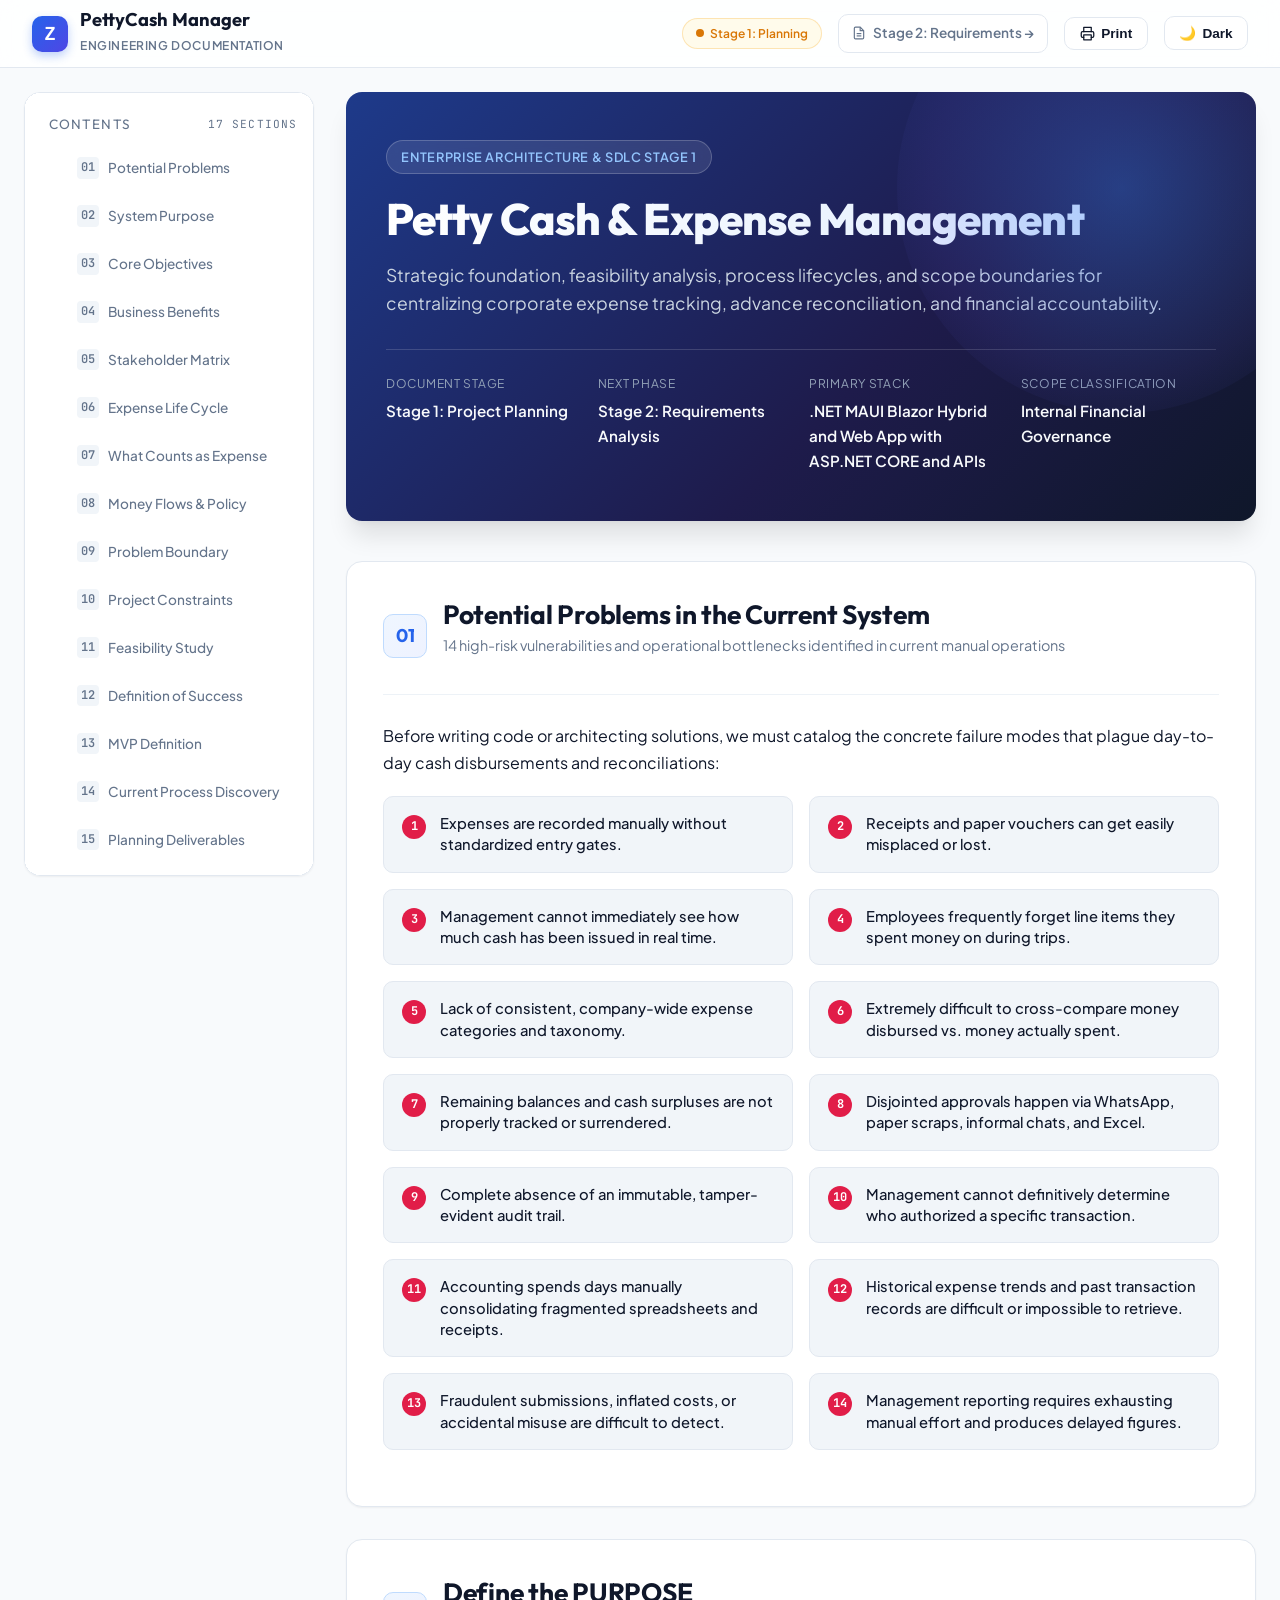
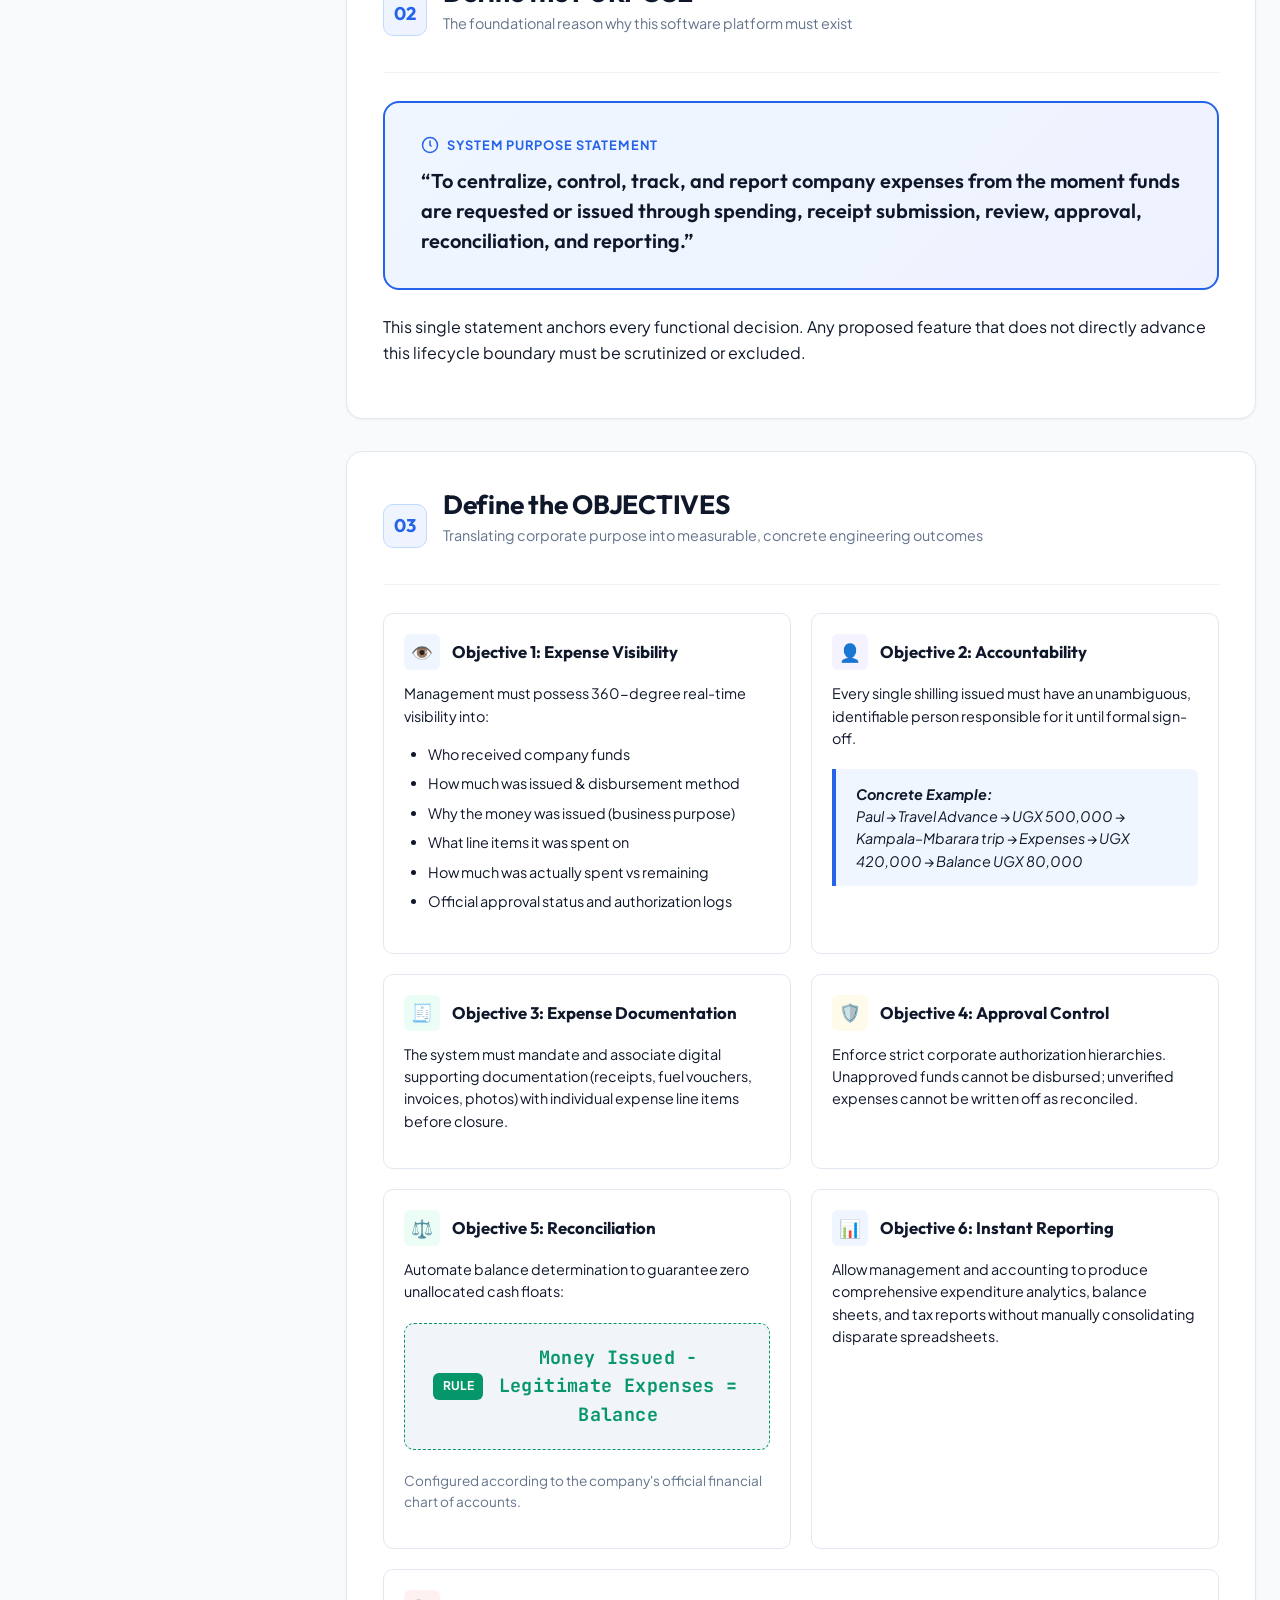
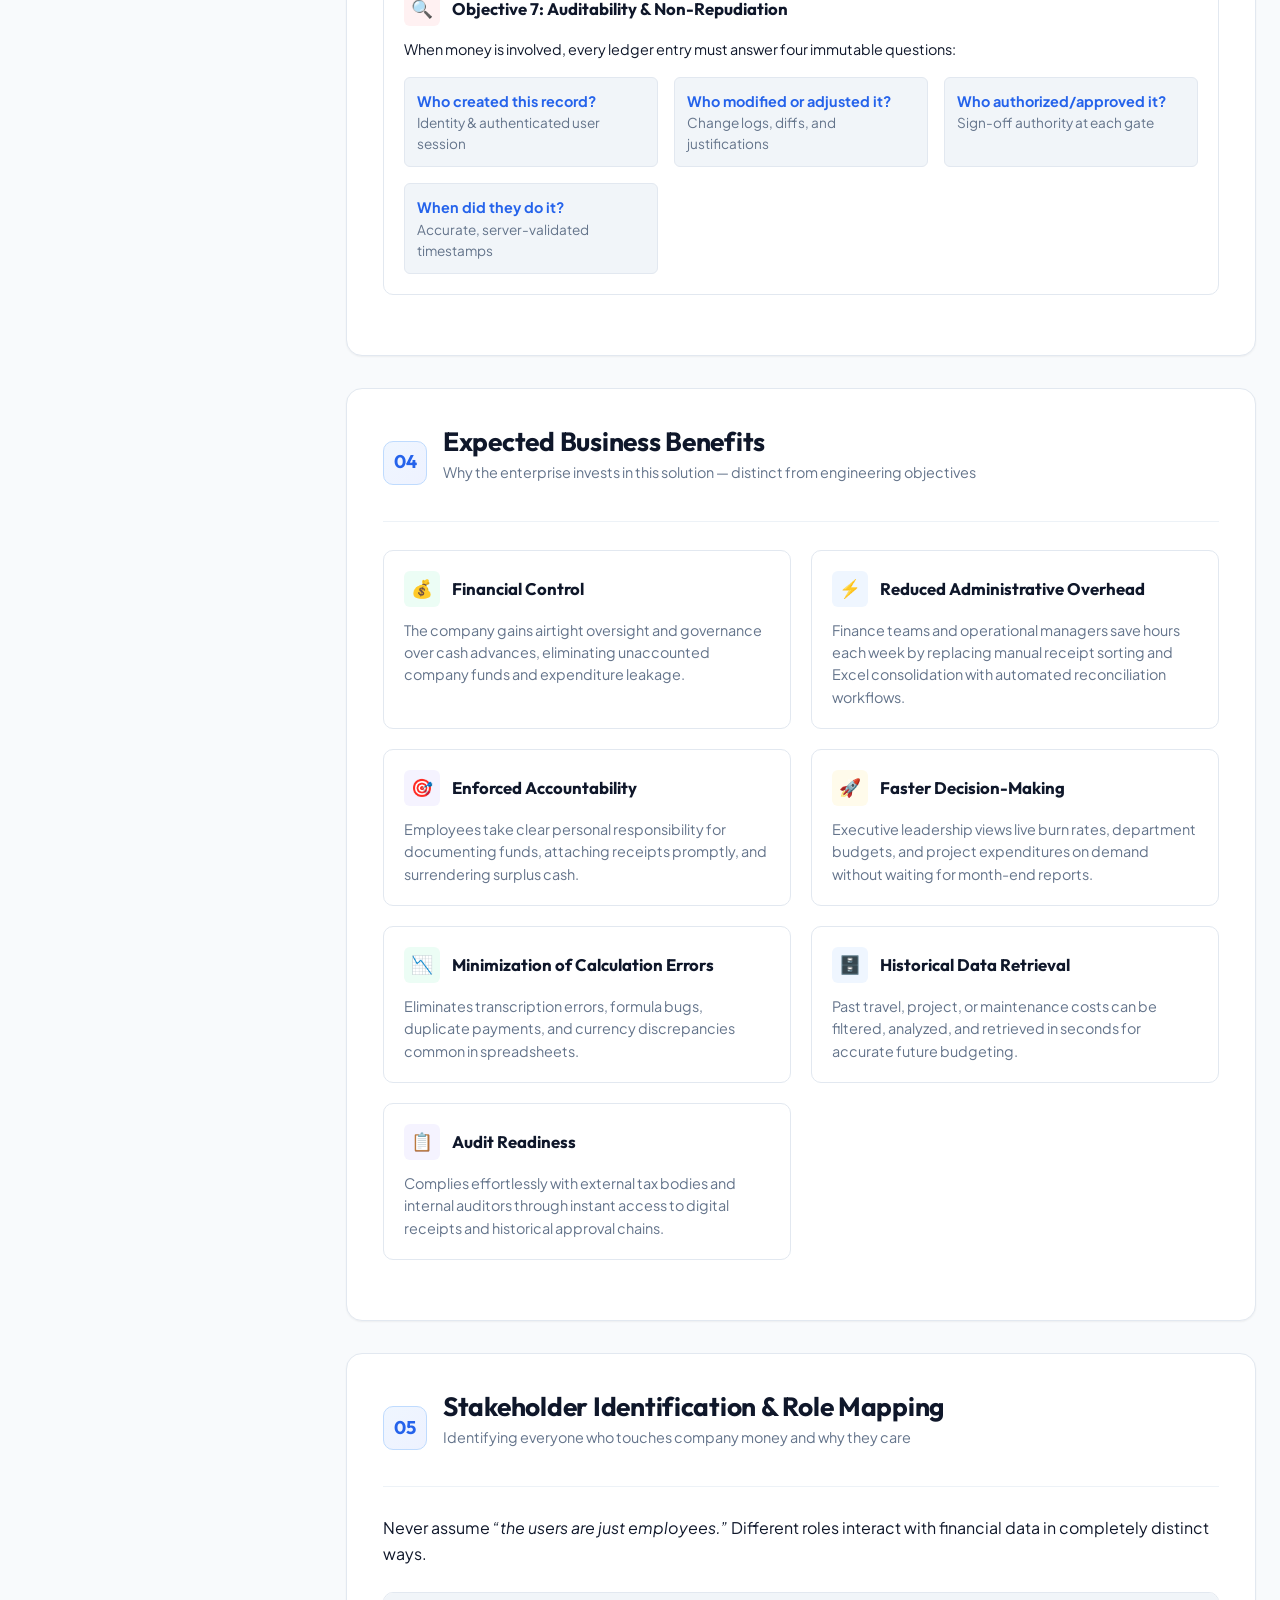
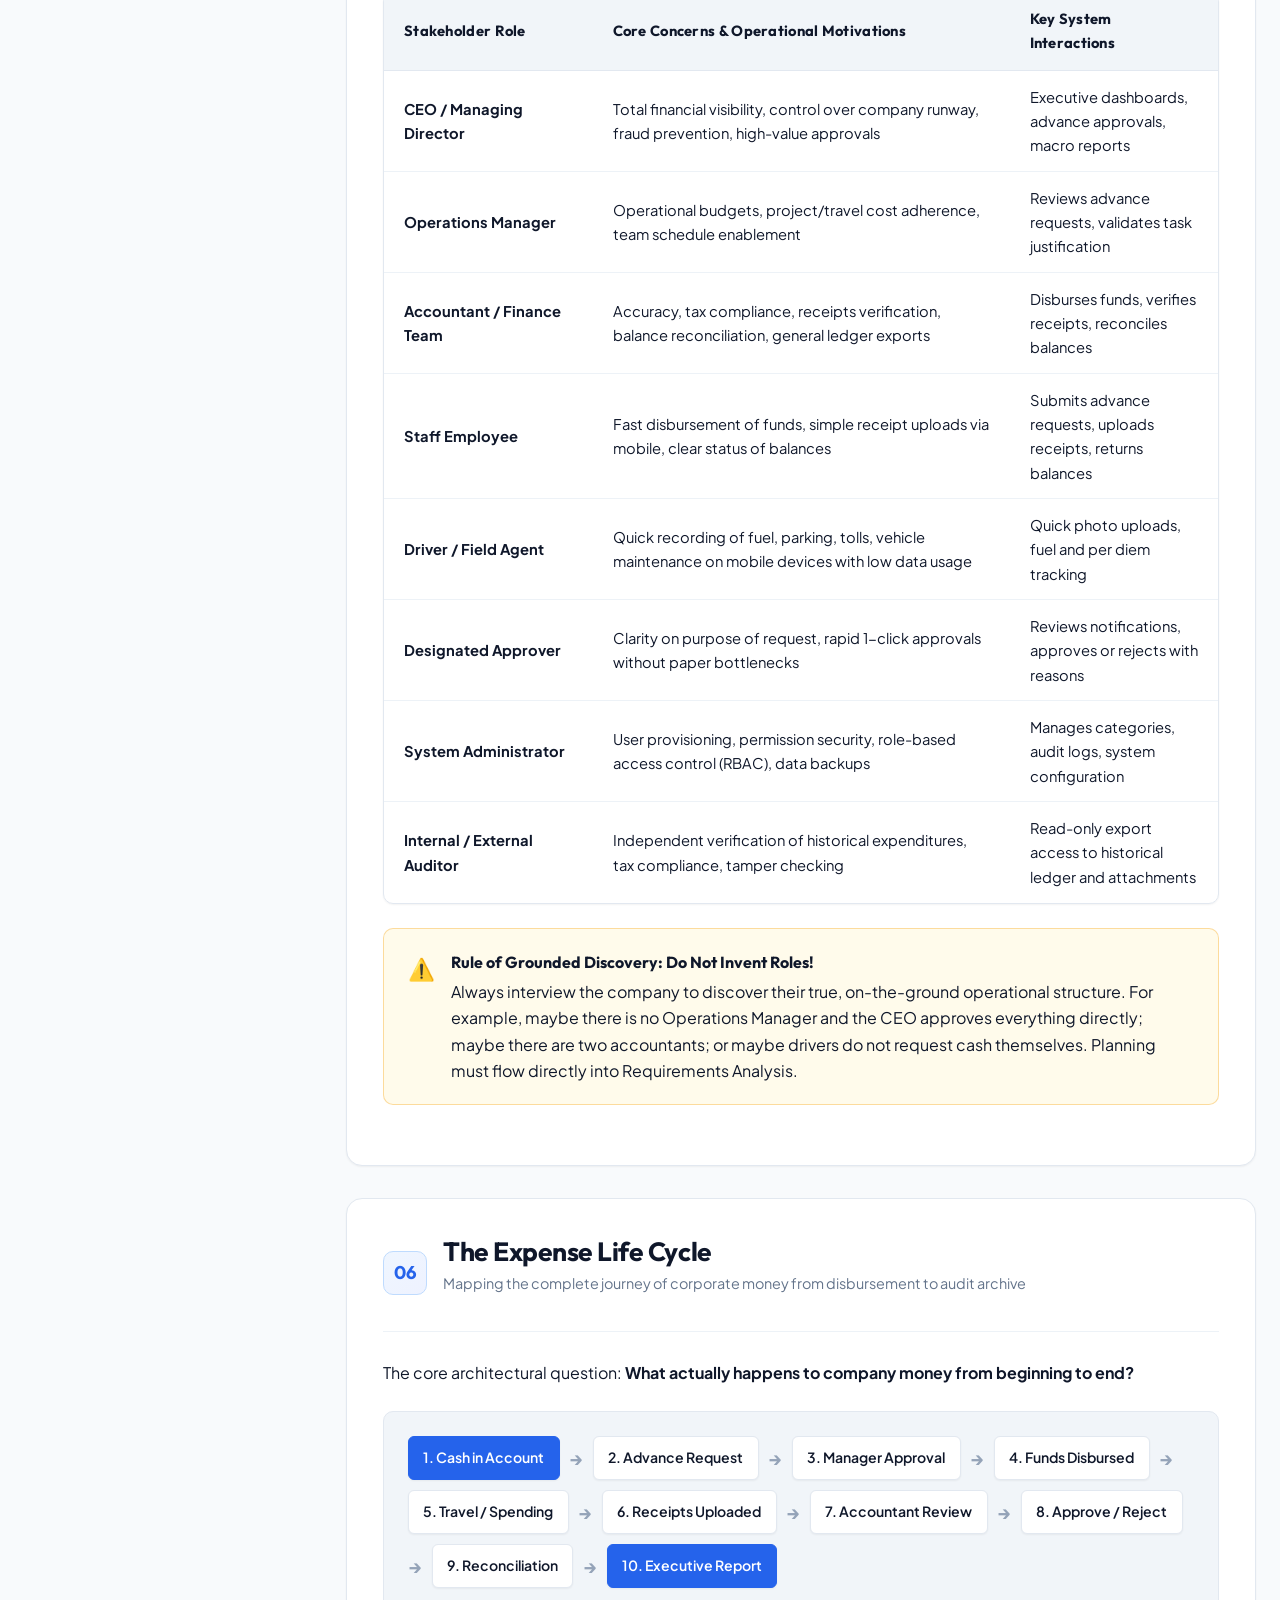
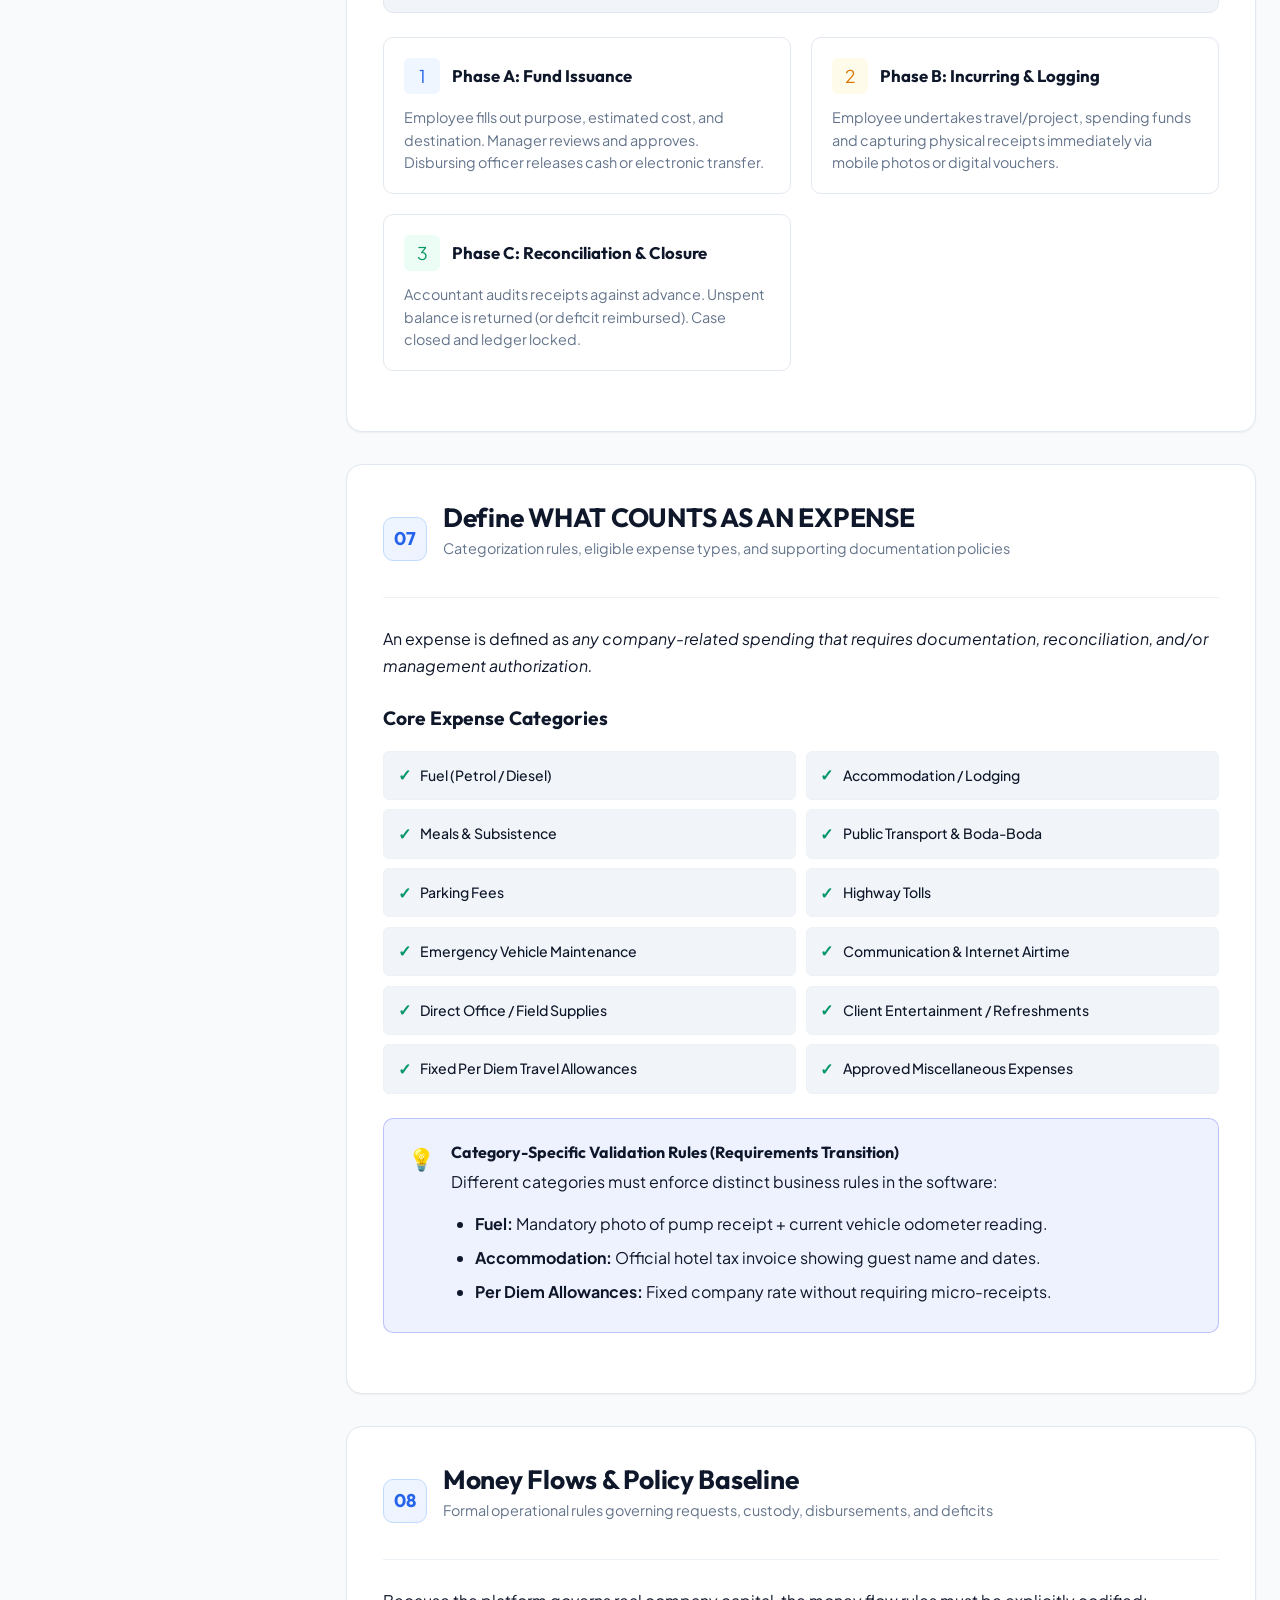
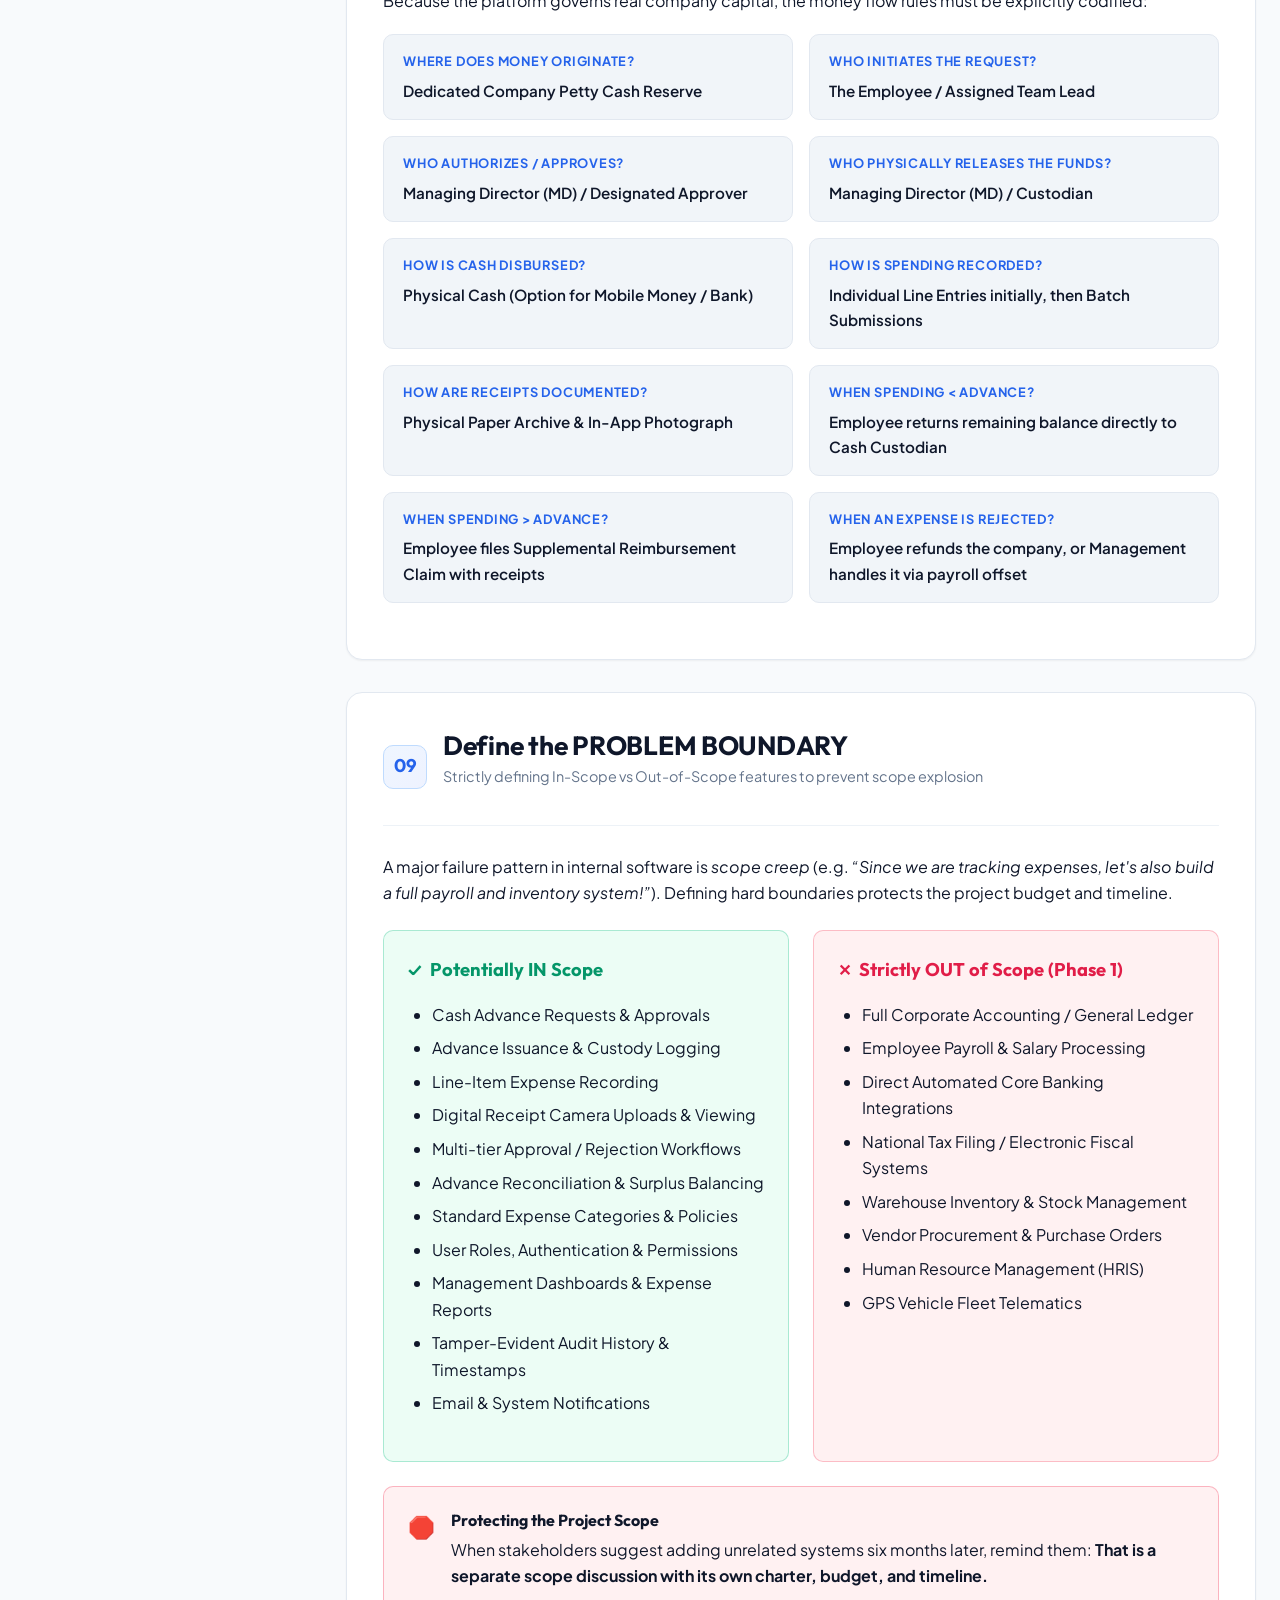
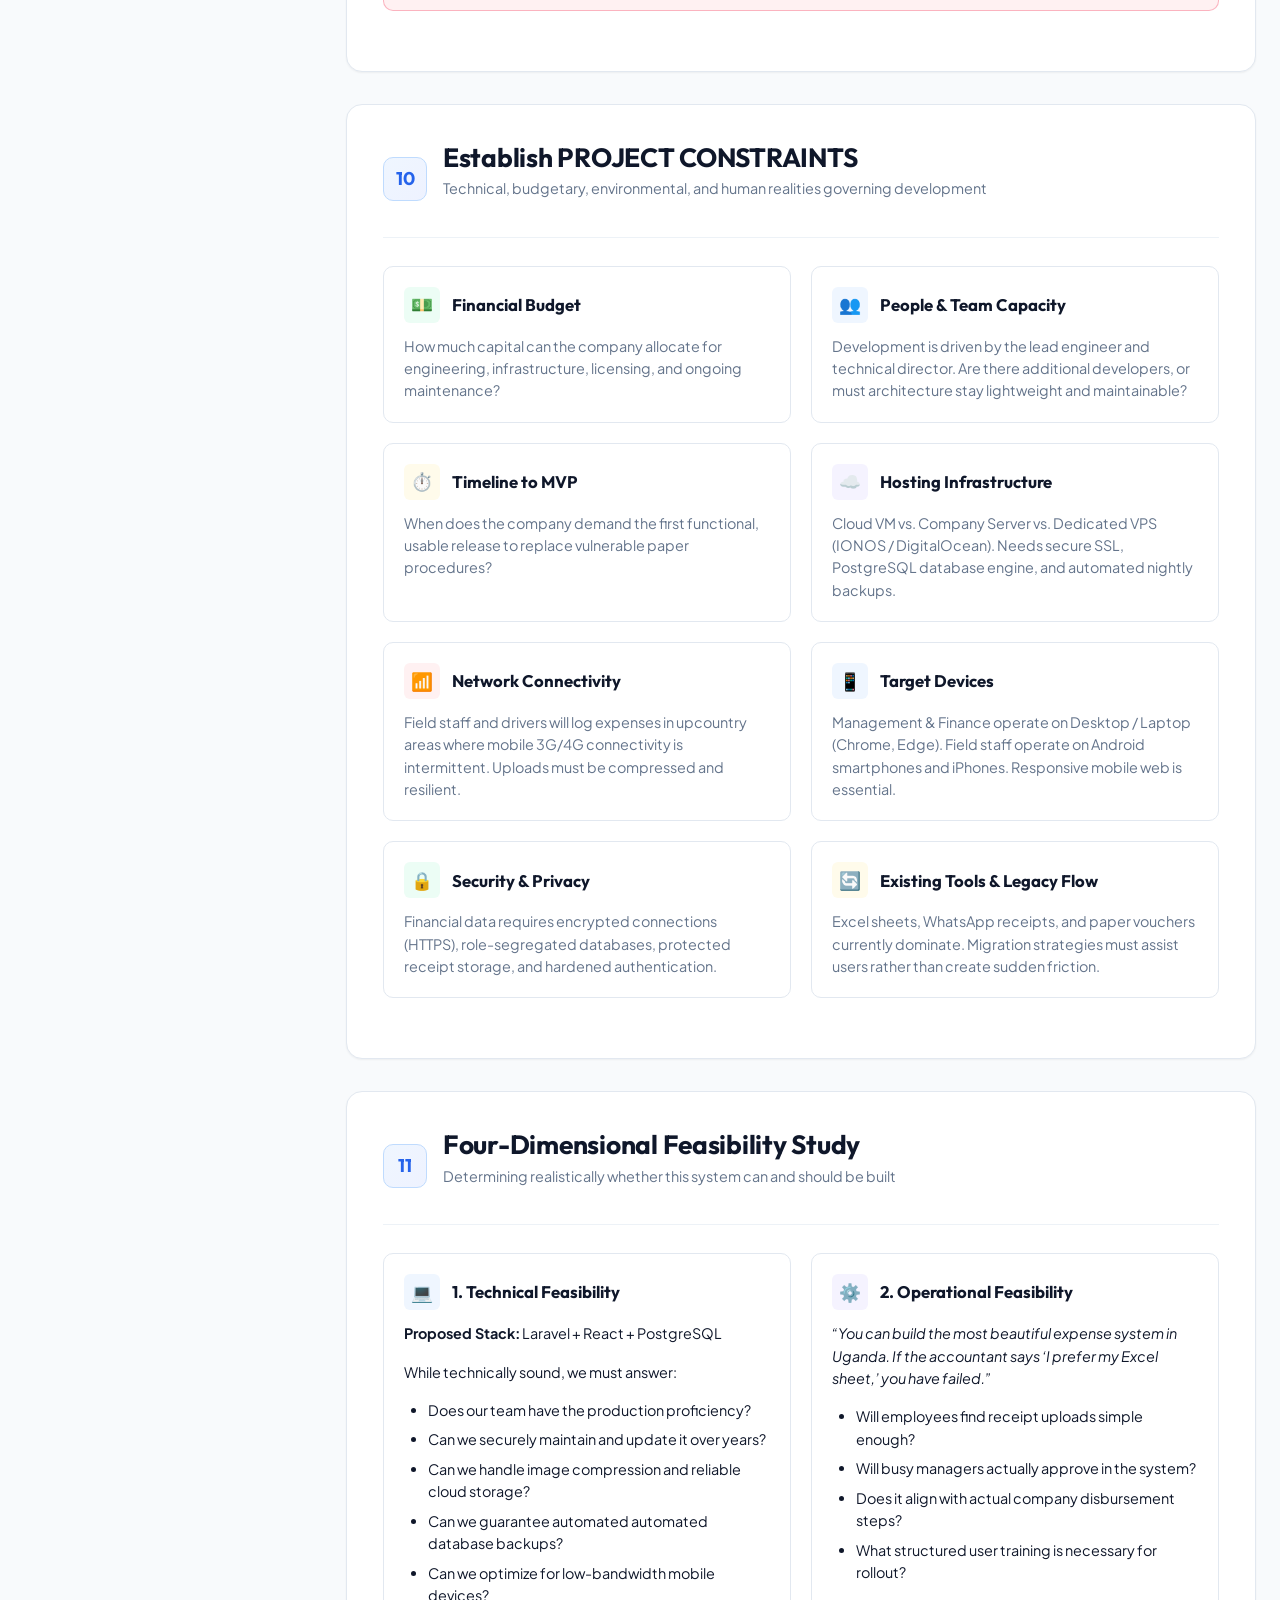
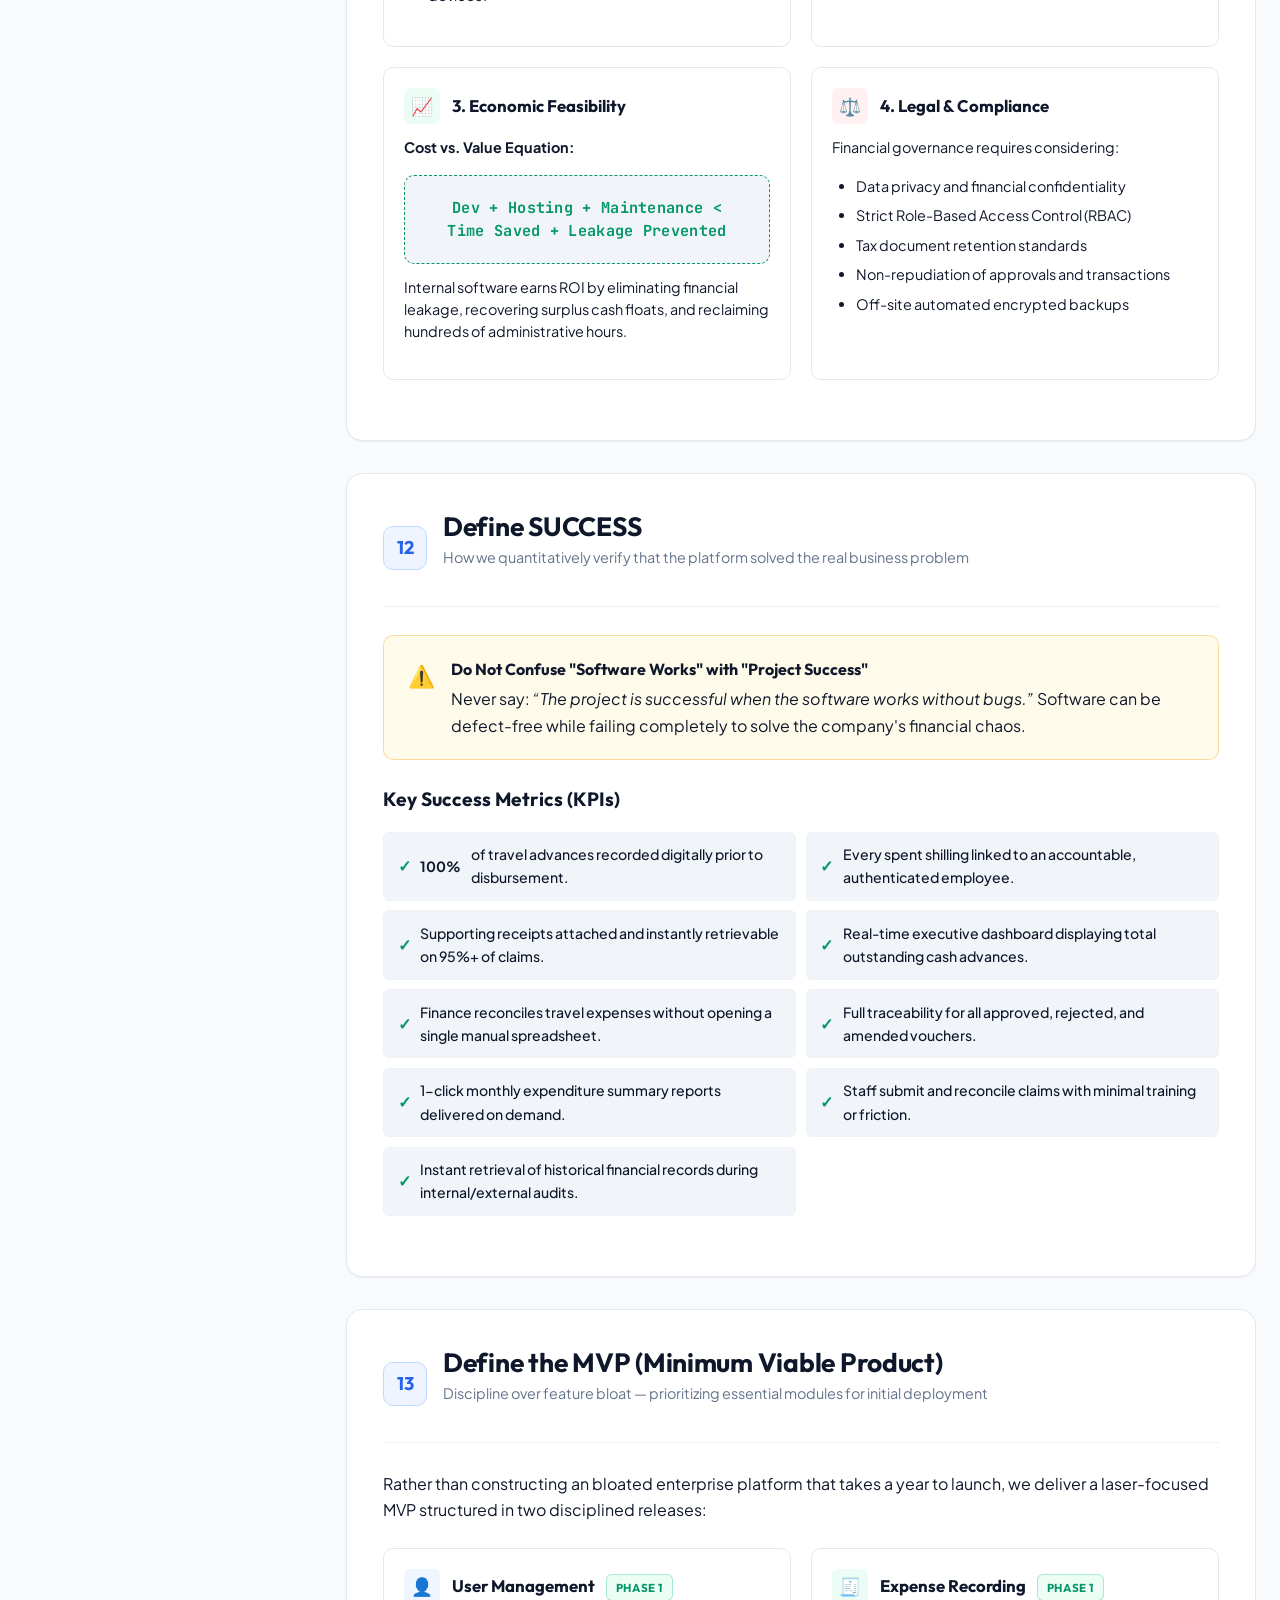
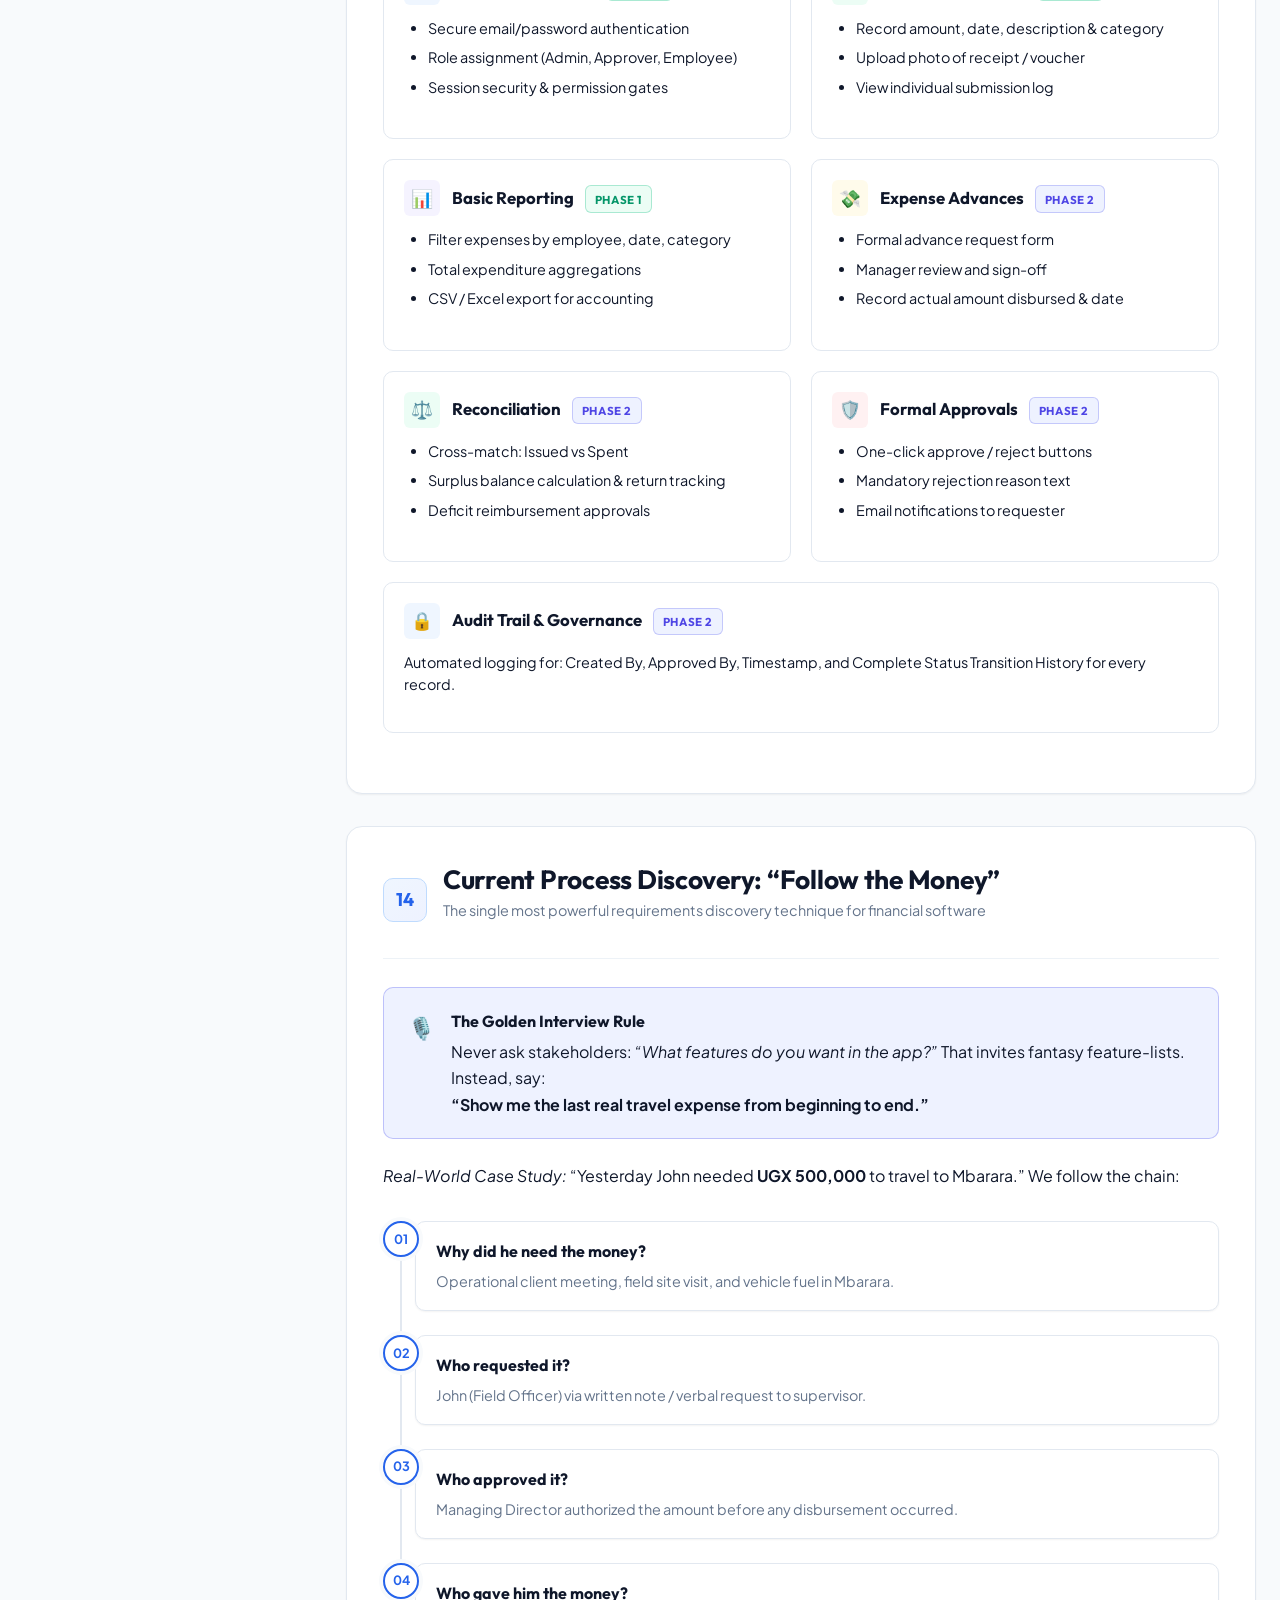
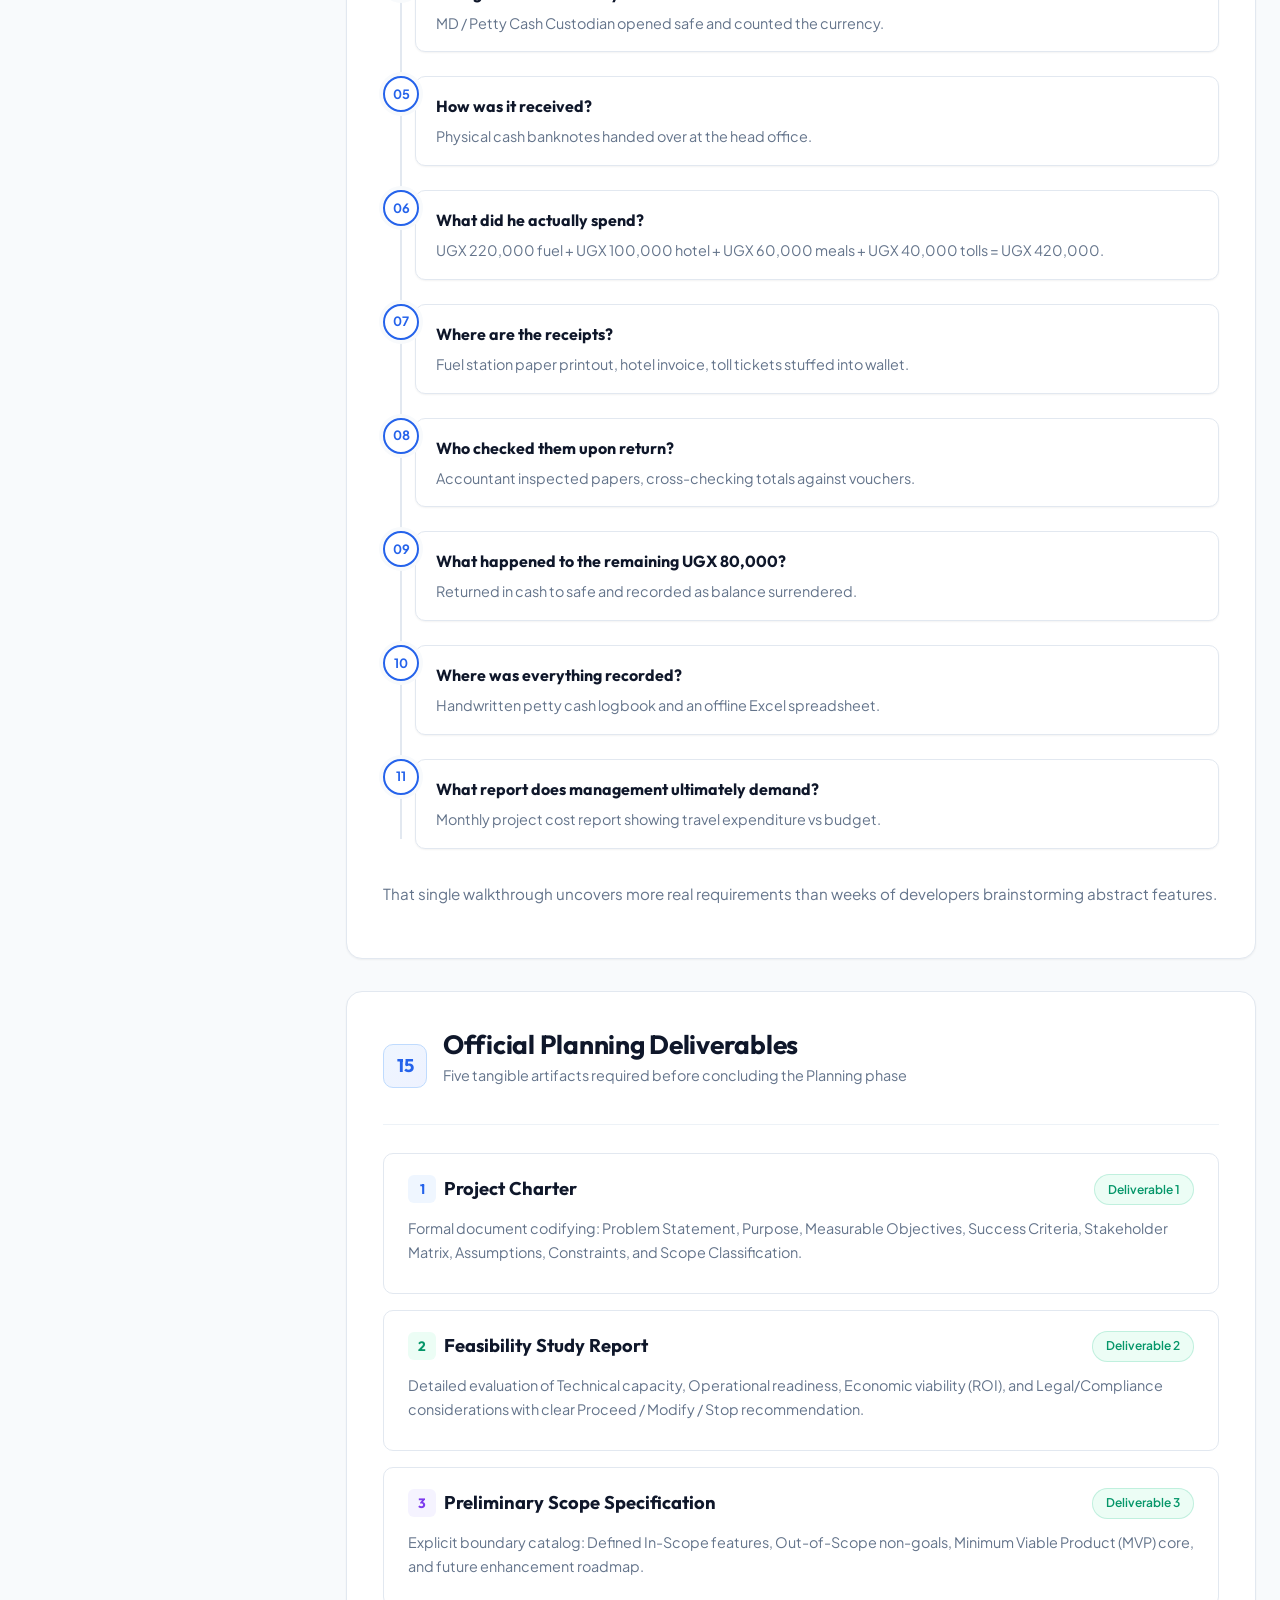
==== Documentations/Planning/ProjectPlanning.html @ d49a3969 "Initial project documentation and system design diagrams" ====
<!DOCTYPE html>
<html lang="en">
<head>
  <meta charset="UTF-8">
  <meta name="viewport" content="width=device-width, initial-scale=1.0">
  <meta name="description" content="Petty Cash & Expense Management System - Comprehensive Project Planning & Engineering Strategy Guide">
  <title>Project Planning | Petty Cash & Expense Management System</title>
  <link rel="preconnect" href="https://fonts.googleapis.com">
  <link rel="preconnect" href="https://fonts.gstatic.com" crossorigin>
  <link href="https://fonts.googleapis.com/css2?family=Outfit:wght@500;600;700;800&family=Plus+Jakarta+Sans:ital,wght@0,300;0,400;0,500;0,600;0,700;1,400&family=JetBrains+Mono:wght@400;500;600&display=swap" rel="stylesheet">
  <style>
    :root {
      --font-body: 'Plus Jakarta Sans', -apple-system, BlinkMacSystemFont, 'Segoe UI', Roboto, sans-serif;
      --font-heading: 'Outfit', sans-serif;
      --font-mono: 'JetBrains Mono', monospace;

      /* Light Theme (Default) */
      --bg-body: #f8fafc;
      --bg-surface: #ffffff;
      --bg-surface-alt: #f1f5f9;
      --bg-card: #ffffff;
      --border-color: #e2e8f0;
      --border-subtle: #edf2f7;

      --text-main: #0f172a;
      --text-muted: #64748b;
      --text-dim: #94a3b8;

      --primary: #2563eb;
      --primary-light: #eff6ff;
      --primary-hover: #1d4ed8;
      --primary-border: #bfdbfe;

      --accent-indigo: #4f46e5;
      --accent-indigo-light: #eef2ff;
      --accent-emerald: #059669;
      --accent-emerald-light: #ecfdf5;
      --accent-amber: #d97706;
      --accent-amber-light: #fffbeb;
      --accent-rose: #e11d48;
      --accent-rose-light: #fff1f2;
      --accent-purple: #7c3aed;
      --accent-purple-light: #f5f3ff;

      --shadow-sm: 0 1px 2px 0 rgba(0, 0, 0, 0.05);
      --shadow-md: 0 4px 6px -1px rgba(0, 0, 0, 0.07), 0 2px 4px -2px rgba(0, 0, 0, 0.05);
      --shadow-lg: 0 10px 15px -3px rgba(0, 0, 0, 0.08), 0 4px 6px -4px rgba(0, 0, 0, 0.04);
      --shadow-xl: 0 20px 25px -5px rgba(0, 0, 0, 0.1), 0 8px 10px -6px rgba(0, 0, 0, 0.05);

      --radius-sm: 6px;
      --radius-md: 10px;
      --radius-lg: 16px;
      --radius-full: 9999px;

      --sidebar-width: 290px;
      --header-height: 68px;
    }

    /* Dark Theme */
    [data-theme="dark"] {
      --bg-body: #0b0f19;
      --bg-surface: #111827;
      --bg-surface-alt: #1f2937;
      --bg-card: #141d2e;
      --border-color: #243047;
      --border-subtle: #1e293b;

      --text-main: #f1f5f9;
      --text-muted: #94a3b8;
      --text-dim: #64748b;

      --primary: #3b82f6;
      --primary-light: rgba(59, 130, 246, 0.12);
      --primary-hover: #60a5fa;
      --primary-border: #1e3a8a;

      --accent-indigo: #6366f1;
      --accent-indigo-light: rgba(99, 102, 241, 0.12);
      --accent-emerald: #10b981;
      --accent-emerald-light: rgba(16, 185, 129, 0.12);
      --accent-amber: #f59e0b;
      --accent-amber-light: rgba(245, 158, 11, 0.12);
      --accent-rose: #f43f5e;
      --accent-rose-light: rgba(244, 63, 94, 0.12);
      --accent-purple: #8b5cf6;
      --accent-purple-light: rgba(139, 92, 246, 0.12);

      --shadow-sm: 0 1px 2px 0 rgba(0, 0, 0, 0.4);
      --shadow-md: 0 4px 6px -1px rgba(0, 0, 0, 0.35);
      --shadow-lg: 0 10px 15px -3px rgba(0, 0, 0, 0.4);
      --shadow-xl: 0 20px 25px -5px rgba(0, 0, 0, 0.5);
    }

    * {
      box-sizing: border-box;
      margin: 0;
      padding: 0;
    }

    html {
      scroll-behavior: smooth;
      font-size: 16px;
    }

    body {
      font-family: var(--font-body);
      background-color: var(--bg-body);
      color: var(--text-main);
      line-height: 1.65;
      -webkit-font-smoothing: antialiased;
      -moz-osx-font-smoothing: grayscale;
      transition: background-color 0.25s ease, color 0.25s ease;
    }

    /* Top Progress Bar */
    #reading-progress {
      position: fixed;
      top: 0;
      left: 0;
      height: 3px;
      background: linear-gradient(90deg, var(--primary), var(--accent-indigo), var(--accent-purple));
      width: 0%;
      z-index: 1000;
      transition: width 0.1s ease-out;
    }

    /* Header Nav */
    .top-nav {
      position: sticky;
      top: 0;
      height: var(--header-height);
      background: rgba(255, 255, 255, 0.85);
      backdrop-filter: blur(12px);
      -webkit-backdrop-filter: blur(12px);
      border-bottom: 1px solid var(--border-color);
      z-index: 100;
      display: flex;
      align-items: center;
      justify-content: space-between;
      padding: 0 2rem;
      transition: background-color 0.25s ease, border-color 0.25s ease;
    }

    [data-theme="dark"] .top-nav {
      background: rgba(17, 24, 39, 0.85);
    }

    .nav-brand {
      display: flex;
      align-items: center;
      gap: 0.75rem;
      text-decoration: none;
      color: var(--text-main);
    }

    .brand-icon {
      width: 36px;
      height: 36px;
      background: linear-gradient(135deg, var(--primary), var(--accent-indigo));
      border-radius: var(--radius-md);
      display: flex;
      align-items: center;
      justify-content: center;
      color: #fff;
      font-weight: 700;
      font-size: 1.1rem;
      box-shadow: 0 4px 10px rgba(37, 99, 235, 0.3);
    }

    .brand-text h1 {
      font-family: var(--font-heading);
      font-size: 1.15rem;
      font-weight: 700;
      line-height: 1.2;
      color: var(--text-main);
    }

    .brand-text span {
      font-size: 0.75rem;
      text-transform: uppercase;
      letter-spacing: 0.05em;
      color: var(--text-muted);
      font-weight: 600;
    }

    .nav-actions {
      display: flex;
      align-items: center;
      gap: 1rem;
    }

    .badge-pill {
      display: inline-flex;
      align-items: center;
      gap: 0.4rem;
      padding: 0.3rem 0.8rem;
      border-radius: var(--radius-full);
      font-size: 0.75rem;
      font-weight: 600;
      background-color: var(--accent-emerald-light);
      color: var(--accent-emerald);
      border: 1px solid rgba(16, 185, 129, 0.2);
    }

    .badge-pill.status-preliminary {
      background-color: var(--accent-amber-light);
      color: var(--accent-amber);
      border-color: rgba(245, 158, 11, 0.25);
    }

    .nav-link-doc {
      display: inline-flex;
      align-items: center;
      gap: 0.4rem;
      padding: 0.45rem 0.85rem;
      border-radius: var(--radius-md);
      font-size: 0.85rem;
      font-weight: 600;
      text-decoration: none;
      color: var(--text-muted);
      border: 1px solid var(--border-color);
      background: var(--bg-surface);
      transition: all 0.2s ease;
    }

    .nav-link-doc:hover {
      color: var(--primary);
      border-color: var(--primary);
      transform: translateY(-1px);
    }

    .btn-toggle-theme, .btn-action {
      background: var(--bg-surface);
      border: 1px solid var(--border-color);
      color: var(--text-main);
      padding: 0.5rem 0.9rem;
      border-radius: var(--radius-md);
      font-size: 0.85rem;
      font-weight: 600;
      cursor: pointer;
      display: inline-flex;
      align-items: center;
      gap: 0.4rem;
      transition: all 0.2s ease;
    }

    .btn-toggle-theme:hover, .btn-action:hover {
      border-color: var(--primary);
      color: var(--primary);
      transform: translateY(-1px);
    }

    /* Layout */
    .app-container {
      display: flex;
      max-width: 1560px;
      margin: 0 auto;
      padding: 1.5rem 1.5rem 4rem;
      gap: 2rem;
    }

    /* Sticky Sidebar Navigation */
    .sidebar {
      width: var(--sidebar-width);
      flex-shrink: 0;
      position: sticky;
      top: calc(var(--header-height) + 1.5rem);
      height: calc(100vh - var(--header-height) - 3rem);
      overflow-y: auto;
      padding: 1.25rem 1rem;
      background: var(--bg-surface);
      border: 1px solid var(--border-color);
      border-radius: var(--radius-lg);
      box-shadow: var(--shadow-sm);
    }

    .sidebar::-webkit-scrollbar {
      width: 5px;
    }
    .sidebar::-webkit-scrollbar-thumb {
      background-color: var(--border-color);
      border-radius: 4px;
    }

    .toc-title {
      font-family: var(--font-heading);
      font-size: 0.85rem;
      text-transform: uppercase;
      letter-spacing: 0.08em;
      color: var(--text-muted);
      margin-bottom: 0.85rem;
      padding-left: 0.5rem;
      display: flex;
      align-items: center;
      justify-content: space-between;
    }

    .toc-list {
      list-style: none;
      display: flex;
      flex-direction: column;
      gap: 0.2rem;
    }

    .toc-link {
      display: flex;
      align-items: center;
      gap: 0.6rem;
      padding: 0.5rem 0.75rem;
      color: var(--text-muted);
      text-decoration: none;
      font-size: 0.85rem;
      font-weight: 500;
      border-radius: var(--radius-sm);
      transition: all 0.15s ease;
      line-height: 1.3;
    }

    .toc-link:hover {
      color: var(--primary);
      background-color: var(--primary-light);
    }

    .toc-link.active {
      color: var(--primary);
      background-color: var(--primary-light);
      font-weight: 600;
      border-left: 3px solid var(--primary);
      padding-left: calc(0.75rem - 3px);
    }

    .toc-num {
      display: inline-flex;
      align-items: center;
      justify-content: center;
      width: 1.35rem;
      height: 1.35rem;
      background: var(--bg-surface-alt);
      color: var(--text-muted);
      border-radius: 4px;
      font-size: 0.75rem;
      font-weight: 600;
      font-family: var(--font-mono);
      flex-shrink: 0;
    }

    .toc-link.active .toc-num {
      background: var(--primary);
      color: #fff;
    }

    /* Main Content Area */
    .main-content {
      flex: 1;
      min-width: 0;
    }

    /* Hero Section */
    .hero-banner {
      background: linear-gradient(135deg, #1e3a8a 0%, #1e1b4b 60%, #0f172a 100%);
      color: #ffffff;
      border-radius: var(--radius-lg);
      padding: 3rem 2.5rem;
      margin-bottom: 2.5rem;
      position: relative;
      overflow: hidden;
      box-shadow: var(--shadow-xl);
    }

    .hero-banner::before {
      content: "";
      position: absolute;
      top: -30%;
      right: -10%;
      width: 450px;
      height: 450px;
      background: radial-gradient(circle, rgba(59, 130, 246, 0.35) 0%, rgba(99, 102, 241, 0.1) 60%, transparent 80%);
      border-radius: 50%;
      pointer-events: none;
    }

    .hero-tagline {
      display: inline-flex;
      align-items: center;
      gap: 0.5rem;
      background: rgba(255, 255, 255, 0.1);
      border: 1px solid rgba(255, 255, 255, 0.2);
      backdrop-filter: blur(8px);
      padding: 0.35rem 0.9rem;
      border-radius: var(--radius-full);
      font-size: 0.8rem;
      font-weight: 600;
      letter-spacing: 0.05em;
      text-transform: uppercase;
      margin-bottom: 1.25rem;
      color: #93c5fd;
    }

    .hero-title {
      font-family: var(--font-heading);
      font-size: 2.75rem;
      font-weight: 800;
      letter-spacing: -0.02em;
      line-height: 1.15;
      margin-bottom: 1rem;
      background: linear-gradient(to right, #ffffff, #dbeafe);
      -webkit-background-clip: text;
      -webkit-text-fill-color: transparent;
    }

    .hero-desc {
      font-size: 1.1rem;
      color: #cbd5e1;
      max-width: 800px;
      line-height: 1.6;
      margin-bottom: 2rem;
    }

    .hero-meta-grid {
      display: grid;
      grid-template-columns: repeat(auto-fit, minmax(180px, 1fr));
      gap: 1rem;
      border-top: 1px solid rgba(255, 255, 255, 0.15);
      padding-top: 1.5rem;
    }

    .hero-meta-item {
      display: flex;
      flex-direction: column;
      gap: 0.25rem;
    }

    .hero-meta-label {
      font-size: 0.75rem;
      text-transform: uppercase;
      letter-spacing: 0.06em;
      color: #94a3b8;
    }

    .hero-meta-value {
      font-size: 0.95rem;
      font-weight: 600;
      color: #f8fafc;
    }

    /* Section Component */
    .doc-section {
      background: var(--bg-surface);
      border: 1px solid var(--border-color);
      border-radius: var(--radius-lg);
      padding: 2.25rem 2.25rem;
      margin-bottom: 2rem;
      box-shadow: var(--shadow-sm);
      scroll-margin-top: calc(var(--header-height) + 1.5rem);
      transition: border-color 0.2s ease, box-shadow 0.2s ease;
    }

    .doc-section:hover {
      border-color: rgba(37, 99, 235, 0.3);
      box-shadow: var(--shadow-md);
    }

    .section-header {
      display: flex;
      align-items: center;
      gap: 1rem;
      margin-bottom: 1.75rem;
      padding-bottom: 1.25rem;
      border-bottom: 1px solid var(--border-subtle);
    }

    .section-badge {
      display: inline-flex;
      align-items: center;
      justify-content: center;
      min-width: 2.75rem;
      height: 2.75rem;
      padding: 0 0.5rem;
      background: linear-gradient(135deg, var(--primary-light), var(--accent-indigo-light));
      border: 1px solid var(--primary-border);
      color: var(--primary);
      border-radius: var(--radius-md);
      font-family: var(--font-heading);
      font-weight: 700;
      font-size: 1.15rem;
      flex-shrink: 0;
    }

    .section-title-wrap h2 {
      font-family: var(--font-heading);
      font-size: 1.65rem;
      font-weight: 700;
      color: var(--text-main);
      letter-spacing: -0.01em;
      line-height: 1.25;
    }

    .section-title-wrap p {
      font-size: 0.9rem;
      color: var(--text-muted);
      margin-top: 0.2rem;
    }

    /* Subheadings */
    h3 {
      font-family: var(--font-heading);
      font-size: 1.2rem;
      font-weight: 700;
      color: var(--text-main);
      margin: 1.5rem 0 0.75rem;
      display: flex;
      align-items: center;
      gap: 0.5rem;
    }

    h4 {
      font-family: var(--font-heading);
      font-size: 1.05rem;
      font-weight: 600;
      color: var(--text-main);
      margin: 1.25rem 0 0.5rem;
    }

    p {
      margin-bottom: 1rem;
      color: var(--text-main);
    }

    /* Cards Grid */
    .cards-grid {
      display: grid;
      grid-template-columns: repeat(auto-fill, minmax(280px, 1fr));
      gap: 1.25rem;
      margin: 1.5rem 0;
    }

    .info-card {
      background: var(--bg-card);
      border: 1px solid var(--border-color);
      border-radius: var(--radius-md);
      padding: 1.25rem;
      transition: all 0.2s ease;
      display: flex;
      flex-direction: column;
    }

    .info-card:hover {
      transform: translateY(-2px);
      box-shadow: var(--shadow-md);
      border-color: var(--primary-border);
    }

    .info-card-header {
      display: flex;
      align-items: center;
      gap: 0.75rem;
      margin-bottom: 0.75rem;
    }

    .card-icon-box {
      width: 36px;
      height: 36px;
      border-radius: var(--radius-sm);
      display: flex;
      align-items: center;
      justify-content: center;
      font-size: 1.1rem;
      flex-shrink: 0;
    }

    .card-icon-blue { background: var(--primary-light); color: var(--primary); }
    .card-icon-emerald { background: var(--accent-emerald-light); color: var(--accent-emerald); }
    .card-icon-amber { background: var(--accent-amber-light); color: var(--accent-amber); }
    .card-icon-rose { background: var(--accent-rose-light); color: var(--accent-rose); }
    .card-icon-purple { background: var(--accent-purple-light); color: var(--accent-purple); }

    .info-card-title {
      font-family: var(--font-heading);
      font-size: 1.05rem;
      font-weight: 700;
      color: var(--text-main);
    }

    .info-card-body {
      font-size: 0.9rem;
      color: var(--text-muted);
      line-height: 1.55;
    }

    /* Problem Grid Items */
    .problems-grid {
      display: grid;
      grid-template-columns: repeat(auto-fill, minmax(320px, 1fr));
      gap: 1rem;
      margin: 1.25rem 0;
    }

    .problem-item {
      display: flex;
      align-items: flex-start;
      gap: 0.85rem;
      background: var(--bg-surface-alt);
      border: 1px solid var(--border-color);
      border-radius: var(--radius-md);
      padding: 1rem 1.15rem;
      transition: all 0.2s ease;
    }

    .problem-item:hover {
      border-color: var(--accent-rose);
      background: var(--accent-rose-light);
      transform: translateX(3px);
    }

    .problem-num {
      background: var(--accent-rose);
      color: #ffffff;
      font-weight: 700;
      font-size: 0.75rem;
      font-family: var(--font-mono);
      min-width: 24px;
      height: 24px;
      border-radius: 50%;
      display: flex;
      align-items: center;
      justify-content: center;
      flex-shrink: 0;
      margin-top: 2px;
    }

    .problem-text {
      font-size: 0.92rem;
      font-weight: 500;
      color: var(--text-main);
      line-height: 1.45;
    }

    /* Purpose Box */
    .callout-purpose {
      background: linear-gradient(135deg, var(--primary-light), var(--accent-indigo-light));
      border: 2px solid var(--primary);
      border-radius: var(--radius-lg);
      padding: 2rem 2.25rem;
      margin: 1.5rem 0;
      position: relative;
    }

    .callout-purpose-label {
      font-size: 0.8rem;
      text-transform: uppercase;
      letter-spacing: 0.08em;
      font-weight: 700;
      color: var(--primary);
      margin-bottom: 0.6rem;
      display: flex;
      align-items: center;
      gap: 0.5rem;
    }

    .callout-purpose-text {
      font-size: 1.25rem;
      font-weight: 600;
      color: var(--text-main);
      line-height: 1.5;
      font-family: var(--font-heading);
    }

    /* Formula Banner */
    .formula-box {
      background: var(--bg-surface-alt);
      border: 1px dashed var(--accent-emerald);
      border-radius: var(--radius-md);
      padding: 1.25rem 1.75rem;
      margin: 1.25rem 0;
      display: flex;
      align-items: center;
      justify-content: center;
      text-align: center;
      gap: 0.75rem;
    }

    .formula-badge {
      font-size: 0.75rem;
      font-weight: 700;
      text-transform: uppercase;
      padding: 0.25rem 0.6rem;
      border-radius: var(--radius-sm);
      background: var(--accent-emerald);
      color: #ffffff;
    }

    .formula-code {
      font-family: var(--font-mono);
      font-size: 1.15rem;
      font-weight: 700;
      color: var(--accent-emerald);
      letter-spacing: 0.02em;
    }

    /* Flow Sequence Cards */
    .flow-chain {
      display: flex;
      flex-wrap: wrap;
      align-items: center;
      gap: 0.6rem;
      margin: 1.5rem 0;
      padding: 1.5rem;
      background: var(--bg-surface-alt);
      border: 1px solid var(--border-color);
      border-radius: var(--radius-md);
    }

    .flow-node {
      background: var(--bg-card);
      border: 1px solid var(--border-color);
      padding: 0.6rem 0.9rem;
      border-radius: var(--radius-sm);
      font-size: 0.88rem;
      font-weight: 600;
      color: var(--text-main);
      box-shadow: var(--shadow-sm);
      display: inline-flex;
      align-items: center;
      gap: 0.4rem;
    }

    .flow-node.highlight {
      background: var(--primary);
      color: #ffffff;
      border-color: var(--primary);
    }

    .flow-arrow {
      color: var(--text-dim);
      font-weight: 800;
      font-size: 1.1rem;
    }

    /* Vertical Discovery Flow */
    .vertical-timeline {
      position: relative;
      margin: 2rem 0;
      padding-left: 2rem;
    }

    .vertical-timeline::before {
      content: "";
      position: absolute;
      left: 17px;
      top: 10px;
      bottom: 10px;
      width: 2px;
      background: var(--border-color);
    }

    .timeline-step {
      position: relative;
      margin-bottom: 1.5rem;
    }

    .timeline-step:last-child {
      margin-bottom: 0;
    }

    .step-marker {
      position: absolute;
      left: -2rem;
      top: 0;
      width: 36px;
      height: 36px;
      border-radius: 50%;
      background: var(--bg-surface);
      border: 2px solid var(--primary);
      display: flex;
      align-items: center;
      justify-content: center;
      font-size: 0.8rem;
      font-weight: 700;
      color: var(--primary);
      box-shadow: 0 0 0 4px var(--bg-body);
    }

    .step-content {
      background: var(--bg-card);
      border: 1px solid var(--border-color);
      border-radius: var(--radius-md);
      padding: 1rem 1.25rem;
      box-shadow: var(--shadow-sm);
    }

    .step-question {
      font-family: var(--font-heading);
      font-size: 1rem;
      font-weight: 700;
      color: var(--text-main);
      margin-bottom: 0.35rem;
    }

    .step-answer {
      font-size: 0.9rem;
      color: var(--text-muted);
    }

    /* Tables */
    .table-container {
      width: 100%;
      overflow-x: auto;
      margin: 1.5rem 0;
      border: 1px solid var(--border-color);
      border-radius: var(--radius-md);
      box-shadow: var(--shadow-sm);
    }

    table {
      width: 100%;
      border-collapse: collapse;
      text-align: left;
      font-size: 0.92rem;
    }

    thead th {
      background: var(--bg-surface-alt);
      color: var(--text-main);
      font-family: var(--font-heading);
      font-weight: 700;
      padding: 0.9rem 1.25rem;
      border-bottom: 1px solid var(--border-color);
      letter-spacing: 0.02em;
    }

    tbody td {
      padding: 0.85rem 1.25rem;
      border-bottom: 1px solid var(--border-subtle);
      color: var(--text-main);
    }

    tbody tr:last-child td {
      border-bottom: none;
    }

    tbody tr:hover {
      background-color: var(--primary-light);
    }

    /* Lists */
    ul, ol {
      padding-left: 1.5rem;
      margin-bottom: 1.25rem;
    }

    li {
      margin-bottom: 0.45rem;
      color: var(--text-main);
    }

    .feature-list {
      list-style: none;
      padding-left: 0;
      display: grid;
      grid-template-columns: repeat(auto-fill, minmax(280px, 1fr));
      gap: 0.6rem;
      margin: 1rem 0 1.5rem;
    }

    .feature-list li {
      display: flex;
      align-items: center;
      gap: 0.6rem;
      padding: 0.65rem 0.85rem;
      background: var(--bg-surface-alt);
      border: 1px solid var(--border-subtle);
      border-radius: var(--radius-sm);
      font-size: 0.88rem;
      font-weight: 500;
      margin-bottom: 0;
    }

    .check-icon {
      color: var(--accent-emerald);
      font-weight: 800;
      font-size: 1rem;
    }

    .cross-icon {
      color: var(--accent-rose);
      font-weight: 800;
      font-size: 1rem;
    }

    /* Scope Dual Column */
    .scope-grid {
      display: grid;
      grid-template-columns: 1fr 1fr;
      gap: 1.5rem;
      margin: 1.5rem 0;
    }

    @media (max-width: 768px) {
      .scope-grid {
        grid-template-columns: 1fr;
      }
    }

    .scope-box {
      border-radius: var(--radius-md);
      padding: 1.5rem;
      border: 1px solid;
    }

    .scope-in {
      background: var(--accent-emerald-light);
      border-color: rgba(16, 185, 129, 0.3);
    }

    .scope-out {
      background: var(--accent-rose-light);
      border-color: rgba(244, 63, 94, 0.3);
    }

    .scope-title {
      font-family: var(--font-heading);
      font-size: 1.15rem;
      font-weight: 700;
      display: flex;
      align-items: center;
      gap: 0.5rem;
      margin-bottom: 1rem;
    }

    .scope-in .scope-title { color: var(--accent-emerald); }
    .scope-out .scope-title { color: var(--accent-rose); }

    /* Quotes / Callouts */
    blockquote {
      border-left: 4px solid var(--primary);
      padding: 0.85rem 1.25rem;
      margin: 1.25rem 0;
      background: var(--primary-light);
      border-radius: 0 var(--radius-sm) var(--radius-sm) 0;
      font-style: italic;
      color: var(--text-main);
    }

    .alert-box {
      border-radius: var(--radius-md);
      padding: 1.25rem 1.5rem;
      margin: 1.5rem 0;
      display: flex;
      gap: 1rem;
      align-items: flex-start;
      border: 1px solid;
    }

    .alert-box.alert-warning {
      background: var(--accent-amber-light);
      border-color: rgba(245, 158, 11, 0.35);
      color: var(--text-main);
    }

    .alert-box.alert-danger {
      background: var(--accent-rose-light);
      border-color: rgba(244, 63, 94, 0.35);
      color: var(--text-main);
    }

    .alert-box.alert-info {
      background: var(--accent-indigo-light);
      border-color: rgba(99, 102, 241, 0.35);
      color: var(--text-main);
    }

    .alert-icon {
      font-size: 1.35rem;
      flex-shrink: 0;
      margin-top: 2px;
    }

    .alert-content h4 {
      margin-top: 0;
      font-size: 1rem;
      font-weight: 700;
      margin-bottom: 0.25rem;
    }

    .alert-content p:last-child {
      margin-bottom: 0;
    }

    /* MVP Phase Badges */
    .phase-badge {
      display: inline-block;
      font-size: 0.72rem;
      font-weight: 700;
      text-transform: uppercase;
      letter-spacing: 0.05em;
      padding: 0.2rem 0.55rem;
      border-radius: var(--radius-sm);
      margin-left: 0.5rem;
    }

    .phase-1 {
      background: var(--accent-emerald-light);
      color: var(--accent-emerald);
      border: 1px solid rgba(16, 185, 129, 0.3);
    }

    .phase-2 {
      background: var(--accent-indigo-light);
      color: var(--accent-indigo);
      border: 1px solid rgba(99, 102, 241, 0.3);
    }

    /* Q&A Definition List Grid */
    .qa-grid {
      display: grid;
      grid-template-columns: repeat(auto-fill, minmax(300px, 1fr));
      gap: 1rem;
      margin: 1.25rem 0;
    }

    .qa-card {
      background: var(--bg-surface-alt);
      border: 1px solid var(--border-color);
      border-radius: var(--radius-md);
      padding: 1rem 1.2rem;
    }

    .qa-question {
      font-size: 0.8rem;
      text-transform: uppercase;
      letter-spacing: 0.06em;
      font-weight: 700;
      color: var(--primary);
      margin-bottom: 0.35rem;
    }

    .qa-answer {
      font-size: 0.95rem;
      font-weight: 600;
      color: var(--text-main);
    }

    /* Checkable Deliverables Cards */
    .deliverable-card {
      border: 1px solid var(--border-color);
      background: var(--bg-card);
      border-radius: var(--radius-md);
      padding: 1.25rem 1.5rem;
      margin-bottom: 1rem;
      transition: all 0.2s ease;
    }

    .deliverable-card:hover {
      border-color: var(--primary);
      box-shadow: var(--shadow-md);
    }

    .deliverable-header {
      display: flex;
      align-items: center;
      justify-content: space-between;
      margin-bottom: 0.75rem;
    }

    .deliverable-name {
      font-family: var(--font-heading);
      font-size: 1.15rem;
      font-weight: 700;
      color: var(--text-main);
      display: flex;
      align-items: center;
      gap: 0.5rem;
    }

    /* Footer */
    .doc-footer {
      text-align: center;
      padding: 2.5rem 0 1rem;
      color: var(--text-muted);
      font-size: 0.85rem;
      border-top: 1px solid var(--border-color);
      margin-top: 3rem;
    }

    /* Print Styles */
    @media print {
      .top-nav, .sidebar, #reading-progress, .btn-toggle-theme {
        display: none !important;
      }
      .app-container {
        display: block;
        padding: 0;
      }
      .doc-section {
        box-shadow: none !important;
        border: 1px solid #ccc !important;
        break-inside: avoid;
        margin-bottom: 1.5rem;
      }
      body {
        background: #fff !important;
        color: #000 !important;
      }
    }

    /* Responsive adjustments */
    @media (max-width: 1024px) {
      .sidebar {
        display: none;
      }
      .app-container {
        padding: 1.25rem 1rem;
      }
      .hero-title {
        font-size: 2.15rem;
      }
      .hero-banner {
        padding: 2rem 1.5rem;
      }
    }
  </style>
</head>
<body>

  <!-- Top Reading Progress Indicator -->
  <div id="reading-progress"></div>

  <!-- Header Navigation Bar -->
  <nav class="top-nav">
    <a href="#overview" class="nav-brand">
      <div class="brand-icon">Z</div>
      <div class="brand-text">
        <h1>PettyCash Manager</h1>
        <span>Engineering Documentation</span>
      </div>
    </a>

    <div class="nav-actions">
      <span class="badge-pill status-preliminary">
        <svg width="8" height="8" viewBox="0 0 8 8" fill="currentColor"><circle cx="4" cy="4" r="4"/></svg>
        Stage 1: Planning
      </span>
      <a href="RequirementsAnalysis.html" class="nav-link-doc" title="View Stage 2 Documentation">
        <svg width="14" height="14" viewBox="0 0 24 24" fill="none" stroke="currentColor" stroke-width="2"><path d="M14 2H6a2 2 0 0 0-2 2v16a2 2 0 0 0 2 2h12a2 2 0 0 0 2-2V8z"></path><polyline points="14 2 14 8 20 8"></polyline><line x1="16" y1="13" x2="8" y2="13"></line><line x1="16" y1="17" x2="8" y2="17"></line></svg>
        <span>Stage 2: Requirements &rarr;</span>
      </a>
      <button class="btn-action" onclick="window.print()" title="Print Documentation">
        <svg width="15" height="15" viewBox="0 0 24 24" fill="none" stroke="currentColor" stroke-width="2" stroke-linecap="round" stroke-linejoin="round"><polyline points="6 9 6 2 18 2 18 9"></polyline><path d="M6 18H4a2 2 0 0 1-2-2v-5a2 2 0 0 1 2-2h16a2 2 0 0 1 2 2v5a2 2 0 0 1-2 2h-2"></path><rect x="6" y="14" width="12" height="8"></rect></svg>
        <span>Print</span>
      </button>
      <button class="btn-toggle-theme" id="themeToggleBtn" title="Toggle Light/Dark Theme">
        <span id="themeIcon">🌙</span>
        <span id="themeLabel">Dark</span>
      </button>
    </div>
  </nav>

  <!-- Main Container with Sidebar + Content -->
  <div class="app-container">

    <!-- Sticky Table of Contents Sidebar -->
    <aside class="sidebar" aria-label="Table of Contents">
      <div class="toc-title">
        <span>Contents</span>
        <span style="font-size: 0.7rem; font-family: var(--font-mono);">17 Sections</span>
      </div>
      <ul class="toc-list" id="tocList">
        <li><a href="#section-1" class="toc-link"><span class="toc-num">01</span><span>Potential Problems</span></a></li>
        <li><a href="#section-2" class="toc-link"><span class="toc-num">02</span><span>System Purpose</span></a></li>
        <li><a href="#section-3" class="toc-link"><span class="toc-num">03</span><span>Core Objectives</span></a></li>
        <li><a href="#section-4" class="toc-link"><span class="toc-num">04</span><span>Business Benefits</span></a></li>
        <li><a href="#section-5" class="toc-link"><span class="toc-num">05</span><span>Stakeholder Matrix</span></a></li>
        <li><a href="#section-6" class="toc-link"><span class="toc-num">06</span><span>Expense Life Cycle</span></a></li>
        <li><a href="#section-7" class="toc-link"><span class="toc-num">07</span><span>What Counts as Expense</span></a></li>
        <li><a href="#section-8" class="toc-link"><span class="toc-num">08</span><span>Money Flows & Policy</span></a></li>
        <li><a href="#section-9" class="toc-link"><span class="toc-num">09</span><span>Problem Boundary</span></a></li>
        <li><a href="#section-10" class="toc-link"><span class="toc-num">10</span><span>Project Constraints</span></a></li>
        <li><a href="#section-11" class="toc-link"><span class="toc-num">11</span><span>Feasibility Study</span></a></li>
        <li><a href="#section-12" class="toc-link"><span class="toc-num">12</span><span>Definition of Success</span></a></li>
        <li><a href="#section-13" class="toc-link"><span class="toc-num">13</span><span>MVP Definition</span></a></li>
        <li><a href="#section-14" class="toc-link"><span class="toc-num">14</span><span>Current Process Discovery</span></a></li>
        <li><a href="#section-15" class="toc-link"><span class="toc-num">15</span><span>Planning Deliverables</span></a></li>
        <li><a href="#section-16" class="toc-link"><span class="toc-num">16</span><span>The Brutal Truth</span></a></li>
        <li><a href="#section-17" class="toc-link"><span class="toc-num">17</span><span>Next: Requirements</span></a></li>
      </ul>
    </aside>

    <!-- Main Content Stream -->
    <main class="main-content">

      <!-- Hero Banner -->
      <section class="hero-banner" id="overview">
        <div class="hero-tagline">
          <span>Enterprise Architecture &amp; SDLC Stage 1</span>
        </div>
        <h1 class="hero-title">Petty Cash &amp; Expense Management</h1>
        <p class="hero-desc">
          Strategic foundation, feasibility analysis, process lifecycles, and scope boundaries for centralizing corporate expense tracking, advance reconciliation, and financial accountability.
        </p>

        <div class="hero-meta-grid">
          <div class="hero-meta-item">
            <span class="hero-meta-label">Document Stage</span>
            <span class="hero-meta-value">Stage 1: Project Planning</span>
          </div>
          <div class="hero-meta-item">
            <span class="hero-meta-label">Next Phase</span>
            <span class="hero-meta-value">Stage 2: Requirements Analysis</span>
          </div>
          <div class="hero-meta-item">
            <span class="hero-meta-label">Primary Stack</span>
            <span class="hero-meta-value">.NET MAUI Blazor Hybrid and Web App with ASP.NET CORE and APIs</span>
          </div>
          <div class="hero-meta-item">
            <span class="hero-meta-label">Scope Classification</span>
            <span class="hero-meta-value">Internal Financial Governance</span>
          </div>
        </div>
      </section>

      <!-- Section 1: Potential Problems -->
      <section class="doc-section" id="section-1">
        <div class="section-header">
          <div class="section-badge">01</div>
          <div class="section-title-wrap">
            <h2>Potential Problems in the Current System</h2>
            <p>14 high-risk vulnerabilities and operational bottlenecks identified in current manual operations</p>
          </div>
        </div>

        <p>Before writing code or architecting solutions, we must catalog the concrete failure modes that plague day-to-day cash disbursements and reconciliations:</p>

        <div class="problems-grid">
          <div class="problem-item">
            <div class="problem-num">1</div>
            <div class="problem-text">Expenses are recorded manually without standardized entry gates.</div>
          </div>
          <div class="problem-item">
            <div class="problem-num">2</div>
            <div class="problem-text">Receipts and paper vouchers can get easily misplaced or lost.</div>
          </div>
          <div class="problem-item">
            <div class="problem-num">3</div>
            <div class="problem-text">Management cannot immediately see how much cash has been issued in real time.</div>
          </div>
          <div class="problem-item">
            <div class="problem-num">4</div>
            <div class="problem-text">Employees frequently forget line items they spent money on during trips.</div>
          </div>
          <div class="problem-item">
            <div class="problem-num">5</div>
            <div class="problem-text">Lack of consistent, company-wide expense categories and taxonomy.</div>
          </div>
          <div class="problem-item">
            <div class="problem-num">6</div>
            <div class="problem-text">Extremely difficult to cross-compare money disbursed vs. money actually spent.</div>
          </div>
          <div class="problem-item">
            <div class="problem-num">7</div>
            <div class="problem-text">Remaining balances and cash surpluses are not properly tracked or surrendered.</div>
          </div>
          <div class="problem-item">
            <div class="problem-num">8</div>
            <div class="problem-text">Disjointed approvals happen via WhatsApp, paper scraps, informal chats, and Excel.</div>
          </div>
          <div class="problem-item">
            <div class="problem-num">9</div>
            <div class="problem-text">Complete absence of an immutable, tamper-evident audit trail.</div>
          </div>
          <div class="problem-item">
            <div class="problem-num">10</div>
            <div class="problem-text">Management cannot definitively determine who authorized a specific transaction.</div>
          </div>
          <div class="problem-item">
            <div class="problem-num">11</div>
            <div class="problem-text">Accounting spends days manually consolidating fragmented spreadsheets and receipts.</div>
          </div>
          <div class="problem-item">
            <div class="problem-num">12</div>
            <div class="problem-text">Historical expense trends and past transaction records are difficult or impossible to retrieve.</div>
          </div>
          <div class="problem-item">
            <div class="problem-num">13</div>
            <div class="problem-text">Fraudulent submissions, inflated costs, or accidental misuse are difficult to detect.</div>
          </div>
          <div class="problem-item">
            <div class="problem-num">14</div>
            <div class="problem-text">Management reporting requires exhausting manual effort and produces delayed figures.</div>
          </div>
        </div>
      </section>

      <!-- Section 2: Define the Purpose -->
      <section class="doc-section" id="section-2">
        <div class="section-header">
          <div class="section-badge">02</div>
          <div class="section-title-wrap">
            <h2>Define the PURPOSE</h2>
            <p>The foundational reason why this software platform must exist</p>
          </div>
        </div>

        <div class="callout-purpose">
          <div class="callout-purpose-label">
            <svg width="18" height="18" viewBox="0 0 24 24" fill="none" stroke="currentColor" stroke-width="2"><circle cx="12" cy="12" r="10"/><polyline points="12 6 12 12 14 14"/></svg>
            System Purpose Statement
          </div>
          <div class="callout-purpose-text">
            “To centralize, control, track, and report company expenses from the moment funds are requested or issued through spending, receipt submission, review, approval, reconciliation, and reporting.”
          </div>
        </div>

        <p>This single statement anchors every functional decision. Any proposed feature that does not directly advance this lifecycle boundary must be scrutinized or excluded.</p>
      </section>

      <!-- Section 3: Define the Objectives -->
      <section class="doc-section" id="section-3">
        <div class="section-header">
          <div class="section-badge">03</div>
          <div class="section-title-wrap">
            <h2>Define the OBJECTIVES</h2>
            <p>Translating corporate purpose into measurable, concrete engineering outcomes</p>
          </div>
        </div>

        <div class="cards-grid">
          <!-- Objective 1 -->
          <div class="info-card">
            <div class="info-card-header">
              <div class="card-icon-box card-icon-blue">👁️</div>
              <div class="info-card-title">Objective 1: Expense Visibility</div>
            </div>
            <div class="info-card-body">
              <p>Management must possess 360-degree real-time visibility into:</p>
              <ul>
                <li>Who received company funds</li>
                <li>How much was issued &amp; disbursement method</li>
                <li>Why the money was issued (business purpose)</li>
                <li>What line items it was spent on</li>
                <li>How much was actually spent vs remaining</li>
                <li>Official approval status and authorization logs</li>
              </ul>
            </div>
          </div>

          <!-- Objective 2 -->
          <div class="info-card">
            <div class="info-card-header">
              <div class="card-icon-box card-icon-purple">👤</div>
              <div class="info-card-title">Objective 2: Accountability</div>
            </div>
            <div class="info-card-body">
              <p>Every single shilling issued must have an unambiguous, identifiable person responsible for it until formal sign-off.</p>
              <blockquote>
                <strong>Concrete Example:</strong><br>
                Paul → Travel Advance → UGX 500,000 → Kampala–Mbarara trip → Expenses → UGX 420,000 → Balance UGX 80,000
              </blockquote>
            </div>
          </div>

          <!-- Objective 3 -->
          <div class="info-card">
            <div class="info-card-header">
              <div class="card-icon-box card-icon-emerald">🧾</div>
              <div class="info-card-title">Objective 3: Expense Documentation</div>
            </div>
            <div class="info-card-body">
              <p>The system must mandate and associate digital supporting documentation (receipts, fuel vouchers, invoices, photos) with individual expense line items before closure.</p>
            </div>
          </div>

          <!-- Objective 4 -->
          <div class="info-card">
            <div class="info-card-header">
              <div class="card-icon-box card-icon-amber">🛡️</div>
              <div class="info-card-title">Objective 4: Approval Control</div>
            </div>
            <div class="info-card-body">
              <p>Enforce strict corporate authorization hierarchies. Unapproved funds cannot be disbursed; unverified expenses cannot be written off as reconciled.</p>
            </div>
          </div>

          <!-- Objective 5 -->
          <div class="info-card">
            <div class="info-card-header">
              <div class="card-icon-box card-icon-emerald">⚖️</div>
              <div class="info-card-title">Objective 5: Reconciliation</div>
            </div>
            <div class="info-card-body">
              <p>Automate balance determination to guarantee zero unallocated cash floats:</p>
              <div class="formula-box">
                <span class="formula-badge">Rule</span>
                <span class="formula-code">Money Issued − Legitimate Expenses = Balance</span>
              </div>
              <p style="font-size: 0.85rem; color: var(--text-muted);">Configured according to the company's official financial chart of accounts.</p>
            </div>
          </div>

          <!-- Objective 6 -->
          <div class="info-card">
            <div class="info-card-header">
              <div class="card-icon-box card-icon-blue">📊</div>
              <div class="info-card-title">Objective 6: Instant Reporting</div>
            </div>
            <div class="info-card-body">
              <p>Allow management and accounting to produce comprehensive expenditure analytics, balance sheets, and tax reports without manually consolidating disparate spreadsheets.</p>
            </div>
          </div>

          <!-- Objective 7 -->
          <div class="info-card" style="grid-column: 1 / -1;">
            <div class="info-card-header">
              <div class="card-icon-box card-icon-rose">🔍</div>
              <div class="info-card-title">Objective 7: Auditability &amp; Non-Repudiation</div>
            </div>
            <div class="info-card-body">
              <p>When money is involved, every ledger entry must answer four immutable questions:</p>
              <div style="display: grid; grid-template-columns: repeat(auto-fit, minmax(200px, 1fr)); gap: 1rem; margin-top: 0.5rem;">
                <div style="background: var(--bg-surface-alt); padding: 0.75rem; border-radius: var(--radius-sm); border: 1px solid var(--border-color);">
                  <strong style="color: var(--primary);">Who created this record?</strong>
                  <div style="font-size: 0.85rem; color: var(--text-muted);">Identity &amp; authenticated user session</div>
                </div>
                <div style="background: var(--bg-surface-alt); padding: 0.75rem; border-radius: var(--radius-sm); border: 1px solid var(--border-color);">
                  <strong style="color: var(--primary);">Who modified or adjusted it?</strong>
                  <div style="font-size: 0.85rem; color: var(--text-muted);">Change logs, diffs, and justifications</div>
                </div>
                <div style="background: var(--bg-surface-alt); padding: 0.75rem; border-radius: var(--radius-sm); border: 1px solid var(--border-color);">
                  <strong style="color: var(--primary);">Who authorized/approved it?</strong>
                  <div style="font-size: 0.85rem; color: var(--text-muted);">Sign-off authority at each gate</div>
                </div>
                <div style="background: var(--bg-surface-alt); padding: 0.75rem; border-radius: var(--radius-sm); border: 1px solid var(--border-color);">
                  <strong style="color: var(--primary);">When did they do it?</strong>
                  <div style="font-size: 0.85rem; color: var(--text-muted);">Accurate, server-validated timestamps</div>
                </div>
              </div>
            </div>
          </div>
        </div>
      </section>

      <!-- Section 4: Expected Business Benefits -->
      <section class="doc-section" id="section-4">
        <div class="section-header">
          <div class="section-badge">04</div>
          <div class="section-title-wrap">
            <h2>Expected Business Benefits</h2>
            <p>Why the enterprise invests in this solution — distinct from engineering objectives</p>
          </div>
        </div>

        <div class="cards-grid">
          <div class="info-card">
            <div class="info-card-header">
              <div class="card-icon-box card-icon-emerald">💰</div>
              <div class="info-card-title">Financial Control</div>
            </div>
            <div class="info-card-body">
              The company gains airtight oversight and governance over cash advances, eliminating unaccounted company funds and expenditure leakage.
            </div>
          </div>

          <div class="info-card">
            <div class="info-card-header">
              <div class="card-icon-box card-icon-blue">⚡</div>
              <div class="info-card-title">Reduced Administrative Overhead</div>
            </div>
            <div class="info-card-body">
              Finance teams and operational managers save hours each week by replacing manual receipt sorting and Excel consolidation with automated reconciliation workflows.
            </div>
          </div>

          <div class="info-card">
            <div class="info-card-header">
              <div class="card-icon-box card-icon-purple">🎯</div>
              <div class="info-card-title">Enforced Accountability</div>
            </div>
            <div class="info-card-body">
              Employees take clear personal responsibility for documenting funds, attaching receipts promptly, and surrendering surplus cash.
            </div>
          </div>

          <div class="info-card">
            <div class="info-card-header">
              <div class="card-icon-box card-icon-amber">🚀</div>
              <div class="info-card-title">Faster Decision-Making</div>
            </div>
            <div class="info-card-body">
              Executive leadership views live burn rates, department budgets, and project expenditures on demand without waiting for month-end reports.
            </div>
          </div>

          <div class="info-card">
            <div class="info-card-header">
              <div class="card-icon-box card-icon-emerald">📉</div>
              <div class="info-card-title">Minimization of Calculation Errors</div>
            </div>
            <div class="info-card-body">
              Eliminates transcription errors, formula bugs, duplicate payments, and currency discrepancies common in spreadsheets.
            </div>
          </div>

          <div class="info-card">
            <div class="info-card-header">
              <div class="card-icon-box card-icon-blue">🗄️</div>
              <div class="info-card-title">Historical Data Retrieval</div>
            </div>
            <div class="info-card-body">
              Past travel, project, or maintenance costs can be filtered, analyzed, and retrieved in seconds for accurate future budgeting.
            </div>
          </div>

          <div class="info-card">
            <div class="info-card-header">
              <div class="card-icon-box card-icon-purple">📋</div>
              <div class="info-card-title">Audit Readiness</div>
            </div>
            <div class="info-card-body">
              Complies effortlessly with external tax bodies and internal auditors through instant access to digital receipts and historical approval chains.
            </div>
          </div>
        </div>
      </section>

      <!-- Section 5: Stakeholder Matrix -->
      <section class="doc-section" id="section-5">
        <div class="section-header">
          <div class="section-badge">05</div>
          <div class="section-title-wrap">
            <h2>Stakeholder Identification &amp; Role Mapping</h2>
            <p>Identifying everyone who touches company money and why they care</p>
          </div>
        </div>

        <p>
          Never assume <em>“the users are just employees.”</em> Different roles interact with financial data in completely distinct ways.
        </p>

        <div class="table-container">
          <table>
            <thead>
              <tr>
                <th style="width: 25%;">Stakeholder Role</th>
                <th style="width: 50%;">Core Concerns &amp; Operational Motivations</th>
                <th style="width: 25%;">Key System Interactions</th>
              </tr>
            </thead>
            <tbody>
              <tr>
                <td><strong>CEO / Managing Director</strong></td>
                <td>Total financial visibility, control over company runway, fraud prevention, high-value approvals</td>
                <td>Executive dashboards, advance approvals, macro reports</td>
              </tr>
              <tr>
                <td><strong>Operations Manager</strong></td>
                <td>Operational budgets, project/travel cost adherence, team schedule enablement</td>
                <td>Reviews advance requests, validates task justification</td>
              </tr>
              <tr>
                <td><strong>Accountant / Finance Team</strong></td>
                <td>Accuracy, tax compliance, receipts verification, balance reconciliation, general ledger exports</td>
                <td>Disburses funds, verifies receipts, reconciles balances</td>
              </tr>
              <tr>
                <td><strong>Staff Employee</strong></td>
                <td>Fast disbursement of funds, simple receipt uploads via mobile, clear status of balances</td>
                <td>Submits advance requests, uploads receipts, returns balances</td>
              </tr>
              <tr>
                <td><strong>Driver / Field Agent</strong></td>
                <td>Quick recording of fuel, parking, tolls, vehicle maintenance on mobile devices with low data usage</td>
                <td>Quick photo uploads, fuel and per diem tracking</td>
              </tr>
              <tr>
                <td><strong>Designated Approver</strong></td>
                <td>Clarity on purpose of request, rapid 1-click approvals without paper bottlenecks</td>
                <td>Reviews notifications, approves or rejects with reasons</td>
              </tr>
              <tr>
                <td><strong>System Administrator</strong></td>
                <td>User provisioning, permission security, role-based access control (RBAC), data backups</td>
                <td>Manages categories, audit logs, system configuration</td>
              </tr>
              <tr>
                <td><strong>Internal / External Auditor</strong></td>
                <td>Independent verification of historical expenditures, tax compliance, tamper checking</td>
                <td>Read-only export access to historical ledger and attachments</td>
              </tr>
            </tbody>
          </table>
        </div>

        <div class="alert-box alert-warning">
          <div class="alert-icon">⚠️</div>
          <div class="alert-content">
            <h4>Rule of Grounded Discovery: Do Not Invent Roles!</h4>
            <p>
              Always interview the company to discover their true, on-the-ground operational structure. For example, maybe there is no Operations Manager and the CEO approves everything directly; maybe there are two accountants; or maybe drivers do not request cash themselves. Planning must flow directly into Requirements Analysis.
            </p>
          </div>
        </div>
      </section>

      <!-- Section 6: Expense Life Cycle -->
      <section class="doc-section" id="section-6">
        <div class="section-header">
          <div class="section-badge">06</div>
          <div class="section-title-wrap">
            <h2>The Expense Life Cycle</h2>
            <p>Mapping the complete journey of corporate money from disbursement to audit archive</p>
          </div>
        </div>

        <p>The core architectural question: <strong>What actually happens to company money from beginning to end?</strong></p>

        <div class="flow-chain">
          <div class="flow-node highlight">1. Cash in Account</div>
          <div class="flow-arrow">→</div>
          <div class="flow-node">2. Advance Request</div>
          <div class="flow-arrow">→</div>
          <div class="flow-node">3. Manager Approval</div>
          <div class="flow-arrow">→</div>
          <div class="flow-node">4. Funds Disbursed</div>
          <div class="flow-arrow">→</div>
          <div class="flow-node">5. Travel / Spending</div>
          <div class="flow-arrow">→</div>
          <div class="flow-node">6. Receipts Uploaded</div>
          <div class="flow-arrow">→</div>
          <div class="flow-node">7. Accountant Review</div>
          <div class="flow-arrow">→</div>
          <div class="flow-node">8. Approve / Reject</div>
          <div class="flow-arrow">→</div>
          <div class="flow-node">9. Reconciliation</div>
          <div class="flow-arrow">→</div>
          <div class="flow-node highlight">10. Executive Report</div>
        </div>

        <div class="cards-grid">
          <div class="info-card">
            <div class="info-card-header">
              <div class="card-icon-box card-icon-blue">1</div>
              <div class="info-card-title">Phase A: Fund Issuance</div>
            </div>
            <div class="info-card-body">
              Employee fills out purpose, estimated cost, and destination. Manager reviews and approves. Disbursing officer releases cash or electronic transfer.
            </div>
          </div>

          <div class="info-card">
            <div class="info-card-header">
              <div class="card-icon-box card-icon-amber">2</div>
              <div class="info-card-title">Phase B: Incurring &amp; Logging</div>
            </div>
            <div class="info-card-body">
              Employee undertakes travel/project, spending funds and capturing physical receipts immediately via mobile photos or digital vouchers.
            </div>
          </div>

          <div class="info-card">
            <div class="info-card-header">
              <div class="card-icon-box card-icon-emerald">3</div>
              <div class="info-card-title">Phase C: Reconciliation &amp; Closure</div>
            </div>
            <div class="info-card-body">
              Accountant audits receipts against advance. Unspent balance is returned (or deficit reimbursed). Case closed and ledger locked.
            </div>
          </div>
        </div>
      </section>

      <!-- Section 7: What Counts as an Expense -->
      <section class="doc-section" id="section-7">
        <div class="section-header">
          <div class="section-badge">07</div>
          <div class="section-title-wrap">
            <h2>Define WHAT COUNTS AS AN EXPENSE</h2>
            <p>Categorization rules, eligible expense types, and supporting documentation policies</p>
          </div>
        </div>

        <p>An expense is defined as <em>any company-related spending that requires documentation, reconciliation, and/or management authorization.</em></p>

        <h3>Core Expense Categories</h3>
        <ul class="feature-list">
          <li><span class="check-icon">✓</span> Fuel (Petrol / Diesel)</li>
          <li><span class="check-icon">✓</span> Accommodation / Lodging</li>
          <li><span class="check-icon">✓</span> Meals &amp; Subsistence</li>
          <li><span class="check-icon">✓</span> Public Transport &amp; Boda-Boda</li>
          <li><span class="check-icon">✓</span> Parking Fees</li>
          <li><span class="check-icon">✓</span> Highway Tolls</li>
          <li><span class="check-icon">✓</span> Emergency Vehicle Maintenance</li>
          <li><span class="check-icon">✓</span> Communication &amp; Internet Airtime</li>
          <li><span class="check-icon">✓</span> Direct Office / Field Supplies</li>
          <li><span class="check-icon">✓</span> Client Entertainment / Refreshments</li>
          <li><span class="check-icon">✓</span> Fixed Per Diem Travel Allowances</li>
          <li><span class="check-icon">✓</span> Approved Miscellaneous Expenses</li>
        </ul>

        <div class="alert-box alert-info">
          <div class="alert-icon">💡</div>
          <div class="alert-content">
            <h4>Category-Specific Validation Rules (Requirements Transition)</h4>
            <p>
              Different categories must enforce distinct business rules in the software:
            </p>
            <ul style="margin-top: 0.5rem; margin-bottom: 0;">
              <li><strong>Fuel:</strong> Mandatory photo of pump receipt + current vehicle odometer reading.</li>
              <li><strong>Accommodation:</strong> Official hotel tax invoice showing guest name and dates.</li>
              <li><strong>Per Diem Allowances:</strong> Fixed company rate without requiring micro-receipts.</li>
            </ul>
          </div>
        </div>
      </section>

      <!-- Section 8: Money Flows & Policy -->
      <section class="doc-section" id="section-8">
        <div class="section-header">
          <div class="section-badge">08</div>
          <div class="section-title-wrap">
            <h2>Money Flows &amp; Policy Baseline</h2>
            <p>Formal operational rules governing requests, custody, disbursements, and deficits</p>
          </div>
        </div>

        <p>Because the platform governs real company capital, the money flow rules must be explicitly codified:</p>

        <div class="qa-grid">
          <div class="qa-card">
            <div class="qa-question">Where does money originate?</div>
            <div class="qa-answer">Dedicated Company Petty Cash Reserve</div>
          </div>
          <div class="qa-card">
            <div class="qa-question">Who initiates the request?</div>
            <div class="qa-answer">The Employee / Assigned Team Lead</div>
          </div>
          <div class="qa-card">
            <div class="qa-question">Who authorizes / approves?</div>
            <div class="qa-answer">Managing Director (MD) / Designated Approver</div>
          </div>
          <div class="qa-card">
            <div class="qa-question">Who physically releases the funds?</div>
            <div class="qa-answer">Managing Director (MD) / Custodian</div>
          </div>
          <div class="qa-card">
            <div class="qa-question">How is cash disbursed?</div>
            <div class="qa-answer">Physical Cash (Option for Mobile Money / Bank)</div>
          </div>
          <div class="qa-card">
            <div class="qa-question">How is spending recorded?</div>
            <div class="qa-answer">Individual Line Entries initially, then Batch Submissions</div>
          </div>
          <div class="qa-card">
            <div class="qa-question">How are receipts documented?</div>
            <div class="qa-answer">Physical Paper Archive &amp; In-App Photograph</div>
          </div>
          <div class="qa-card">
            <div class="qa-question">When Spending &lt; Advance?</div>
            <div class="qa-answer">Employee returns remaining balance directly to Cash Custodian</div>
          </div>
          <div class="qa-card">
            <div class="qa-question">When Spending &gt; Advance?</div>
            <div class="qa-answer">Employee files Supplemental Reimbursement Claim with receipts</div>
          </div>
          <div class="qa-card">
            <div class="qa-question">When an expense is rejected?</div>
            <div class="qa-answer">Employee refunds the company, or Management handles it via payroll offset</div>
          </div>
        </div>
      </section>

      <!-- Section 9: Problem Boundary -->
      <section class="doc-section" id="section-9">
        <div class="section-header">
          <div class="section-badge">09</div>
          <div class="section-title-wrap">
            <h2>Define the PROBLEM BOUNDARY</h2>
            <p>Strictly defining In-Scope vs Out-of-Scope features to prevent scope explosion</p>
          </div>
        </div>

        <p>A major failure pattern in internal software is <em>scope creep</em> (e.g. <em>“Since we are tracking expenses, let's also build a full payroll and inventory system!”</em>). Defining hard boundaries protects the project budget and timeline.</p>

        <div class="scope-grid">
          <div class="scope-box scope-in">
            <div class="scope-title">
              <span class="check-icon">✓</span> Potentially IN Scope
            </div>
            <ul>
              <li>Cash Advance Requests &amp; Approvals</li>
              <li>Advance Issuance &amp; Custody Logging</li>
              <li>Line-Item Expense Recording</li>
              <li>Digital Receipt Camera Uploads &amp; Viewing</li>
              <li>Multi-tier Approval / Rejection Workflows</li>
              <li>Advance Reconciliation &amp; Surplus Balancing</li>
              <li>Standard Expense Categories &amp; Policies</li>
              <li>User Roles, Authentication &amp; Permissions</li>
              <li>Management Dashboards &amp; Expense Reports</li>
              <li>Tamper-Evident Audit History &amp; Timestamps</li>
              <li>Email &amp; System Notifications</li>
            </ul>
          </div>

          <div class="scope-box scope-out">
            <div class="scope-title">
              <span class="cross-icon">✕</span> Strictly OUT of Scope (Phase 1)
            </div>
            <ul>
              <li>Full Corporate Accounting / General Ledger</li>
              <li>Employee Payroll &amp; Salary Processing</li>
              <li>Direct Automated Core Banking Integrations</li>
              <li>National Tax Filing / Electronic Fiscal Systems</li>
              <li>Warehouse Inventory &amp; Stock Management</li>
              <li>Vendor Procurement &amp; Purchase Orders</li>
              <li>Human Resource Management (HRIS)</li>
              <li>GPS Vehicle Fleet Telematics</li>
            </ul>
          </div>
        </div>

        <div class="alert-box alert-danger">
          <div class="alert-icon">🛑</div>
          <div class="alert-content">
            <h4>Protecting the Project Scope</h4>
            <p>
              When stakeholders suggest adding unrelated systems six months later, remind them: <strong>That is a separate scope discussion with its own charter, budget, and timeline.</strong>
            </p>
          </div>
        </div>
      </section>

      <!-- Section 10: Constraints -->
      <section class="doc-section" id="section-10">
        <div class="section-header">
          <div class="section-badge">10</div>
          <div class="section-title-wrap">
            <h2>Establish PROJECT CONSTRAINTS</h2>
            <p>Technical, budgetary, environmental, and human realities governing development</p>
          </div>
        </div>

        <div class="cards-grid">
          <div class="info-card">
            <div class="info-card-header">
              <div class="card-icon-box card-icon-emerald">💵</div>
              <div class="info-card-title">Financial Budget</div>
            </div>
            <div class="info-card-body">
              How much capital can the company allocate for engineering, infrastructure, licensing, and ongoing maintenance?
            </div>
          </div>

          <div class="info-card">
            <div class="info-card-header">
              <div class="card-icon-box card-icon-blue">👥</div>
              <div class="info-card-title">People &amp; Team Capacity</div>
            </div>
            <div class="info-card-body">
              Development is driven by the lead engineer and technical director. Are there additional developers, or must architecture stay lightweight and maintainable?
            </div>
          </div>

          <div class="info-card">
            <div class="info-card-header">
              <div class="card-icon-box card-icon-amber">⏱️</div>
              <div class="info-card-title">Timeline to MVP</div>
            </div>
            <div class="info-card-body">
              When does the company demand the first functional, usable release to replace vulnerable paper procedures?
            </div>
          </div>

          <div class="info-card">
            <div class="info-card-header">
              <div class="card-icon-box card-icon-purple">☁️</div>
              <div class="info-card-title">Hosting Infrastructure</div>
            </div>
            <div class="info-card-body">
              Cloud VM vs. Company Server vs. Dedicated VPS (IONOS / DigitalOcean). Needs secure SSL, PostgreSQL database engine, and automated nightly backups.
            </div>
          </div>

          <div class="info-card">
            <div class="info-card-header">
              <div class="card-icon-box card-icon-rose">📶</div>
              <div class="info-card-title">Network Connectivity</div>
            </div>
            <div class="info-card-body">
              Field staff and drivers will log expenses in upcountry areas where mobile 3G/4G connectivity is intermittent. Uploads must be compressed and resilient.
            </div>
          </div>

          <div class="info-card">
            <div class="info-card-header">
              <div class="card-icon-box card-icon-blue">📱</div>
              <div class="info-card-title">Target Devices</div>
            </div>
            <div class="info-card-body">
              Management &amp; Finance operate on Desktop / Laptop (Chrome, Edge). Field staff operate on Android smartphones and iPhones. Responsive mobile web is essential.
            </div>
          </div>

          <div class="info-card">
            <div class="info-card-header">
              <div class="card-icon-box card-icon-emerald">🔒</div>
              <div class="info-card-title">Security &amp; Privacy</div>
            </div>
            <div class="info-card-body">
              Financial data requires encrypted connections (HTTPS), role-segregated databases, protected receipt storage, and hardened authentication.
            </div>
          </div>

          <div class="info-card">
            <div class="info-card-header">
              <div class="card-icon-box card-icon-amber">🔄</div>
              <div class="info-card-title">Existing Tools &amp; Legacy Flow</div>
            </div>
            <div class="info-card-body">
              Excel sheets, WhatsApp receipts, and paper vouchers currently dominate. Migration strategies must assist users rather than create sudden friction.
            </div>
          </div>
        </div>
      </section>

      <!-- Section 11: Feasibility Study -->
      <section class="doc-section" id="section-11">
        <div class="section-header">
          <div class="section-badge">11</div>
          <div class="section-title-wrap">
            <h2>Four-Dimensional Feasibility Study</h2>
            <p>Determining realistically whether this system can and should be built</p>
          </div>
        </div>

        <div class="cards-grid">
          <!-- Technical Feasibility -->
          <div class="info-card">
            <div class="info-card-header">
              <div class="card-icon-box card-icon-blue">💻</div>
              <div class="info-card-title">1. Technical Feasibility</div>
            </div>
            <div class="info-card-body">
              <p><strong>Proposed Stack:</strong> Laravel + React + PostgreSQL</p>
              <p>While technically sound, we must answer:</p>
              <ul>
                <li>Does our team have the production proficiency?</li>
                <li>Can we securely maintain and update it over years?</li>
                <li>Can we handle image compression and reliable cloud storage?</li>
                <li>Can we guarantee automated automated database backups?</li>
                <li>Can we optimize for low-bandwidth mobile devices?</li>
              </ul>
            </div>
          </div>

          <!-- Operational Feasibility -->
          <div class="info-card">
            <div class="info-card-header">
              <div class="card-icon-box card-icon-purple">⚙️</div>
              <div class="info-card-title">2. Operational Feasibility</div>
            </div>
            <div class="info-card-body">
              <p><em>“You can build the most beautiful expense system in Uganda. If the accountant says ‘I prefer my Excel sheet,’ you have failed.”</em></p>
              <ul>
                <li>Will employees find receipt uploads simple enough?</li>
                <li>Will busy managers actually approve in the system?</li>
                <li>Does it align with actual company disbursement steps?</li>
                <li>What structured user training is necessary for rollout?</li>
              </ul>
            </div>
          </div>

          <!-- Economic Feasibility -->
          <div class="info-card">
            <div class="info-card-header">
              <div class="card-icon-box card-icon-emerald">📈</div>
              <div class="info-card-title">3. Economic Feasibility</div>
            </div>
            <div class="info-card-body">
              <p><strong>Cost vs. Value Equation:</strong></p>
              <div class="formula-box" style="margin: 0.75rem 0;">
                <span class="formula-code" style="font-size: 0.95rem;">Dev + Hosting + Maintenance &lt; Time Saved + Leakage Prevented</span>
              </div>
              <p>Internal software earns ROI by eliminating financial leakage, recovering surplus cash floats, and reclaiming hundreds of administrative hours.</p>
            </div>
          </div>

          <!-- Legal / Compliance Feasibility -->
          <div class="info-card">
            <div class="info-card-header">
              <div class="card-icon-box card-icon-rose">⚖️</div>
              <div class="info-card-title">4. Legal &amp; Compliance</div>
            </div>
            <div class="info-card-body">
              <p>Financial governance requires considering:</p>
              <ul>
                <li>Data privacy and financial confidentiality</li>
                <li>Strict Role-Based Access Control (RBAC)</li>
                <li>Tax document retention standards</li>
                <li>Non-repudiation of approvals and transactions</li>
                <li>Off-site automated encrypted backups</li>
              </ul>
            </div>
          </div>
        </div>
      </section>

      <!-- Section 12: Definition of Success -->
      <section class="doc-section" id="section-12">
        <div class="section-header">
          <div class="section-badge">12</div>
          <div class="section-title-wrap">
            <h2>Define SUCCESS</h2>
            <p>How we quantitatively verify that the platform solved the real business problem</p>
          </div>
        </div>

        <div class="alert-box alert-warning">
          <div class="alert-icon">⚠️</div>
          <div class="alert-content">
            <h4>Do Not Confuse "Software Works" with "Project Success"</h4>
            <p>
              Never say: <em>“The project is successful when the software works without bugs.”</em> Software can be defect-free while failing completely to solve the company's financial chaos.
            </p>
          </div>
        </div>

        <h3>Key Success Metrics (KPIs)</h3>
        <ul class="feature-list">
          <li><span class="check-icon">✓</span> <strong>100%</strong> of travel advances recorded digitally prior to disbursement.</li>
          <li><span class="check-icon">✓</span> Every spent shilling linked to an accountable, authenticated employee.</li>
          <li><span class="check-icon">✓</span> Supporting receipts attached and instantly retrievable on 95%+ of claims.</li>
          <li><span class="check-icon">✓</span> Real-time executive dashboard displaying total outstanding cash advances.</li>
          <li><span class="check-icon">✓</span> Finance reconciles travel expenses without opening a single manual spreadsheet.</li>
          <li><span class="check-icon">✓</span> Full traceability for all approved, rejected, and amended vouchers.</li>
          <li><span class="check-icon">✓</span> 1-click monthly expenditure summary reports delivered on demand.</li>
          <li><span class="check-icon">✓</span> Staff submit and reconcile claims with minimal training or friction.</li>
          <li><span class="check-icon">✓</span> Instant retrieval of historical financial records during internal/external audits.</li>
        </ul>
      </section>

      <!-- Section 13: Define the MVP -->
      <section class="doc-section" id="section-13">
        <div class="section-header">
          <div class="section-badge">13</div>
          <div class="section-title-wrap">
            <h2>Define the MVP (Minimum Viable Product)</h2>
            <p>Discipline over feature bloat — prioritizing essential modules for initial deployment</p>
          </div>
        </div>

        <p>
          Rather than constructing an bloated enterprise platform that takes a year to launch, we deliver a laser-focused MVP structured in two disciplined releases:
        </p>

        <div class="cards-grid">
          <!-- Users -->
          <div class="info-card">
            <div class="info-card-header">
              <div class="card-icon-box card-icon-blue">👤</div>
              <div class="info-card-title">User Management <span class="phase-badge phase-1">Phase 1</span></div>
            </div>
            <div class="info-card-body">
              <ul>
                <li>Secure email/password authentication</li>
                <li>Role assignment (Admin, Approver, Employee)</li>
                <li>Session security &amp; permission gates</li>
              </ul>
            </div>
          </div>

          <!-- Expenses -->
          <div class="info-card">
            <div class="info-card-header">
              <div class="card-icon-box card-icon-emerald">🧾</div>
              <div class="info-card-title">Expense Recording <span class="phase-badge phase-1">Phase 1</span></div>
            </div>
            <div class="info-card-body">
              <ul>
                <li>Record amount, date, description &amp; category</li>
                <li>Upload photo of receipt / voucher</li>
                <li>View individual submission log</li>
              </ul>
            </div>
          </div>

          <!-- Reporting -->
          <div class="info-card">
            <div class="info-card-header">
              <div class="card-icon-box card-icon-purple">📊</div>
              <div class="info-card-title">Basic Reporting <span class="phase-badge phase-1">Phase 1</span></div>
            </div>
            <div class="info-card-body">
              <ul>
                <li>Filter expenses by employee, date, category</li>
                <li>Total expenditure aggregations</li>
                <li>CSV / Excel export for accounting</li>
              </ul>
            </div>
          </div>

          <!-- Advance -->
          <div class="info-card">
            <div class="info-card-header">
              <div class="card-icon-box card-icon-amber">💸</div>
              <div class="info-card-title">Expense Advances <span class="phase-badge phase-2">Phase 2</span></div>
            </div>
            <div class="info-card-body">
              <ul>
                <li>Formal advance request form</li>
                <li>Manager review and sign-off</li>
                <li>Record actual amount disbursed &amp; date</li>
              </ul>
            </div>
          </div>

          <!-- Reconciliation -->
          <div class="info-card">
            <div class="info-card-header">
              <div class="card-icon-box card-icon-emerald">⚖️</div>
              <div class="info-card-title">Reconciliation <span class="phase-badge phase-2">Phase 2</span></div>
            </div>
            <div class="info-card-body">
              <ul>
                <li>Cross-match: Issued vs Spent</li>
                <li>Surplus balance calculation &amp; return tracking</li>
                <li>Deficit reimbursement approvals</li>
              </ul>
            </div>
          </div>

          <!-- Approval -->
          <div class="info-card">
            <div class="info-card-header">
              <div class="card-icon-box card-icon-rose">🛡️</div>
              <div class="info-card-title">Formal Approvals <span class="phase-badge phase-2">Phase 2</span></div>
            </div>
            <div class="info-card-body">
              <ul>
                <li>One-click approve / reject buttons</li>
                <li>Mandatory rejection reason text</li>
                <li>Email notifications to requester</li>
              </ul>
            </div>
          </div>

          <!-- Audit -->
          <div class="info-card" style="grid-column: 1 / -1;">
            <div class="info-card-header">
              <div class="card-icon-box card-icon-blue">🔒</div>
              <div class="info-card-title">Audit Trail &amp; Governance <span class="phase-badge phase-2">Phase 2</span></div>
            </div>
            <div class="info-card-body">
              <p>Automated logging for: Created By, Approved By, Timestamp, and Complete Status Transition History for every record.</p>
            </div>
          </div>
        </div>
      </section>

      <!-- Section 14: Requirements Discovery Flow -->
      <section class="doc-section" id="section-14">
        <div class="section-header">
          <div class="section-badge">14</div>
          <div class="section-title-wrap">
            <h2>Current Process Discovery: “Follow the Money”</h2>
            <p>The single most powerful requirements discovery technique for financial software</p>
          </div>
        </div>

        <div class="alert-box alert-info">
          <div class="alert-icon">🎙️</div>
          <div class="alert-content">
            <h4>The Golden Interview Rule</h4>
            <p>
              Never ask stakeholders: <em>“What features do you want in the app?”</em> That invites fantasy feature-lists. Instead, say:
              <br><strong>“Show me the last real travel expense from beginning to end.”</strong>
            </p>
          </div>
        </div>

        <p>
          <em>Real-World Case Study:</em> “Yesterday John needed <strong>UGX 500,000</strong> to travel to Mbarara.” We follow the chain:
        </p>

        <div class="vertical-timeline">
          <div class="timeline-step">
            <div class="step-marker">01</div>
            <div class="step-content">
              <div class="step-question">Why did he need the money?</div>
              <div class="step-answer">Operational client meeting, field site visit, and vehicle fuel in Mbarara.</div>
            </div>
          </div>

          <div class="timeline-step">
            <div class="step-marker">02</div>
            <div class="step-content">
              <div class="step-question">Who requested it?</div>
              <div class="step-answer">John (Field Officer) via written note / verbal request to supervisor.</div>
            </div>
          </div>

          <div class="timeline-step">
            <div class="step-marker">03</div>
            <div class="step-content">
              <div class="step-question">Who approved it?</div>
              <div class="step-answer">Managing Director authorized the amount before any disbursement occurred.</div>
            </div>
          </div>

          <div class="timeline-step">
            <div class="step-marker">04</div>
            <div class="step-content">
              <div class="step-question">Who gave him the money?</div>
              <div class="step-answer">MD / Petty Cash Custodian opened safe and counted the currency.</div>
            </div>
          </div>

          <div class="timeline-step">
            <div class="step-marker">05</div>
            <div class="step-content">
              <div class="step-question">How was it received?</div>
              <div class="step-answer">Physical cash banknotes handed over at the head office.</div>
            </div>
          </div>

          <div class="timeline-step">
            <div class="step-marker">06</div>
            <div class="step-content">
              <div class="step-question">What did he actually spend?</div>
              <div class="step-answer">UGX 220,000 fuel + UGX 100,000 hotel + UGX 60,000 meals + UGX 40,000 tolls = UGX 420,000.</div>
            </div>
          </div>

          <div class="timeline-step">
            <div class="step-marker">07</div>
            <div class="step-content">
              <div class="step-question">Where are the receipts?</div>
              <div class="step-answer">Fuel station paper printout, hotel invoice, toll tickets stuffed into wallet.</div>
            </div>
          </div>

          <div class="timeline-step">
            <div class="step-marker">08</div>
            <div class="step-content">
              <div class="step-question">Who checked them upon return?</div>
              <div class="step-answer">Accountant inspected papers, cross-checking totals against vouchers.</div>
            </div>
          </div>

          <div class="timeline-step">
            <div class="step-marker">09</div>
            <div class="step-content">
              <div class="step-question">What happened to the remaining UGX 80,000?</div>
              <div class="step-answer">Returned in cash to safe and recorded as balance surrendered.</div>
            </div>
          </div>

          <div class="timeline-step">
            <div class="step-marker">10</div>
            <div class="step-content">
              <div class="step-question">Where was everything recorded?</div>
              <div class="step-answer">Handwritten petty cash logbook and an offline Excel spreadsheet.</div>
            </div>
          </div>

          <div class="timeline-step">
            <div class="step-marker">11</div>
            <div class="step-content">
              <div class="step-question">What report does management ultimately demand?</div>
              <div class="step-answer">Monthly project cost report showing travel expenditure vs budget.</div>
            </div>
          </div>
        </div>

        <p style="font-size: 0.95rem; color: var(--text-muted);">
          That single walkthrough uncovers more real requirements than weeks of developers brainstorming abstract features.
        </p>
      </section>

      <!-- Section 15: Planning Deliverables -->
      <section class="doc-section" id="section-15">
        <div class="section-header">
          <div class="section-badge">15</div>
          <div class="section-title-wrap">
            <h2>Official Planning Deliverables</h2>
            <p>Five tangible artifacts required before concluding the Planning phase</p>
          </div>
        </div>

        <div class="deliverable-card">
          <div class="deliverable-header">
            <div class="deliverable-name">
              <span class="card-icon-box card-icon-blue" style="width: 28px; height: 28px; font-size: 0.85rem;">1</span>
              <span>Project Charter</span>
            </div>
            <span class="badge-pill">Deliverable 1</span>
          </div>
          <p style="font-size: 0.9rem; color: var(--text-muted); margin-bottom: 0.5rem;">
            Formal document codifying: Problem Statement, Purpose, Measurable Objectives, Success Criteria, Stakeholder Matrix, Assumptions, Constraints, and Scope Classification.
          </p>
        </div>

        <div class="deliverable-card">
          <div class="deliverable-header">
            <div class="deliverable-name">
              <span class="card-icon-box card-icon-emerald" style="width: 28px; height: 28px; font-size: 0.85rem;">2</span>
              <span>Feasibility Study Report</span>
            </div>
            <span class="badge-pill">Deliverable 2</span>
          </div>
          <p style="font-size: 0.9rem; color: var(--text-muted); margin-bottom: 0.5rem;">
            Detailed evaluation of Technical capacity, Operational readiness, Economic viability (ROI), and Legal/Compliance considerations with clear Proceed / Modify / Stop recommendation.
          </p>
        </div>

        <div class="deliverable-card">
          <div class="deliverable-header">
            <div class="deliverable-name">
              <span class="card-icon-box card-icon-purple" style="width: 28px; height: 28px; font-size: 0.85rem;">3</span>
              <span>Preliminary Scope Specification</span>
            </div>
            <span class="badge-pill">Deliverable 3</span>
          </div>
          <p style="font-size: 0.9rem; color: var(--text-muted); margin-bottom: 0.5rem;">
            Explicit boundary catalog: Defined In-Scope features, Out-of-Scope non-goals, Minimum Viable Product (MVP) core, and future enhancement roadmap.
          </p>
        </div>

        <div class="deliverable-card">
          <div class="deliverable-header">
            <div class="deliverable-name">
              <span class="card-icon-box card-icon-amber" style="width: 28px; height: 28px; font-size: 0.85rem;">4</span>
              <span>Preliminary Process Map</span>
            </div>
            <span class="badge-pill">Deliverable 4</span>
          </div>
          <p style="font-size: 0.9rem; color: var(--text-muted); margin-bottom: 0.5rem;">
            End-to-end swimlane workflow: <em>Fund Request → Approval → Fund Issued → Activity → Expense Recording → Receipt Attachment → Review → Reconciliation → Reporting</em> (marked PRELIMINARY until user validation).
          </p>
        </div>

        <div class="deliverable-card">
          <div class="deliverable-header">
            <div class="deliverable-name">
              <span class="card-icon-box card-icon-rose" style="width: 28px; height: 28px; font-size: 0.85rem;">5</span>
              <span>Preliminary Project Roadmap</span>
            </div>
            <span class="badge-pill">Deliverable 5</span>
          </div>
          <p style="font-size: 0.9rem; color: var(--text-muted); margin-bottom: 0.5rem;">
            High-level SDLC phases with estimated milestone buffers: <em>Planning → Requirements Analysis → Architecture/Design → Development → Testing → Deployment → Maintenance</em>.
          </p>
        </div>
      </section>

      <!-- Section 16: The Brutal Truth -->
      <section class="doc-section" id="section-16">
        <div class="section-header">
          <div class="section-badge">16</div>
          <div class="section-title-wrap">
            <h2>The Brutal Truth: The Deliverables Gate</h2>
            <p>Why calendar schedules do not dictate when planning is complete</p>
          </div>
        </div>

        <div class="alert-box alert-danger">
          <div class="alert-icon">⚡</div>
          <div class="alert-content">
            <h4>The Calendar Fallacy</h4>
            <p>
              Saying: <em>“We have allocated two solid days for planning, therefore planning must finish today”</em> is dangerous. <strong>The calendar does not determine whether planning is complete — the deliverables and answers do.</strong>
            </p>
          </div>
        </div>

        <p>If you cannot definitively answer these 7 fundamental questions, planning is <strong>not finished</strong>, regardless of the clock:</p>

        <div class="cards-grid">
          <div class="info-card">
            <div class="info-card-header">
              <div class="card-icon-box card-icon-rose">Q1</div>
              <div class="info-card-title">What business problem are we solving?</div>
            </div>
            <div class="info-card-body">Clear understanding of friction, delays, and cash loss.</div>
          </div>

          <div class="info-card">
            <div class="info-card-header">
              <div class="card-icon-box card-icon-rose">Q2</div>
              <div class="info-card-title">Who has the problem?</div>
            </div>
            <div class="info-card-body">Field employees, accounting staff, and executive leadership.</div>
          </div>

          <div class="info-card">
            <div class="info-card-header">
              <div class="card-icon-box card-icon-rose">Q3</div>
              <div class="info-card-title">How does the current process work?</div>
            </div>
            <div class="info-card-body">Grounded reality from real recent travel examples.</div>
          </div>

          <div class="info-card">
            <div class="info-card-header">
              <div class="card-icon-box card-icon-rose">Q4</div>
              <div class="info-card-title">Why is software necessary?</div>
            </div>
            <div class="info-card-body">Why existing spreadsheets or paper forms fail at scale.</div>
          </div>

          <div class="info-card">
            <div class="info-card-header">
              <div class="card-icon-box card-icon-rose">Q5</div>
              <div class="info-card-title">What does success look like?</div>
            </div>
            <div class="info-card-body">Quantifiable business KPIs, not just code execution.</div>
          </div>

          <div class="info-card">
            <div class="info-card-header">
              <div class="card-icon-box card-icon-rose">Q6</div>
              <div class="info-card-title">What is in vs out of scope?</div>
            </div>
            <div class="info-card-body">Airtight boundaries preventing scope explosion.</div>
          </div>

          <div class="info-card" style="grid-column: 1 / -1;">
            <div class="info-card-header">
              <div class="card-icon-box card-icon-rose">Q7</div>
              <div class="info-card-title">Is the project technically, operationally, economically, and legally feasible?</div>
            </div>
            <div class="info-card-body">
              Spending an extra 4 hours discovering that the accountant urgently requires advance reconciliation, while you were about to build a generic receipt uploader, will save <strong>weeks of wasted programming</strong>.
            </div>
          </div>
        </div>
      </section>

      <!-- Section 17: Next - Requirements Analysis -->
      <section class="doc-section" id="section-17">
        <div class="section-header">
          <div class="section-badge">17</div>
          <div class="section-title-wrap">
            <h2>The SDLC Separation: Transition to Requirements</h2>
            <p>Maintaining clean architectural discipline across software lifecycle stages</p>
          </div>
        </div>

        <div style="display: grid; grid-template-columns: repeat(auto-fit, minmax(280px, 1fr)); gap: 1.25rem; margin: 1.5rem 0;">
          <div style="background: var(--primary-light); border: 2px solid var(--primary); border-radius: var(--radius-md); padding: 1.5rem;">
            <div style="font-size: 0.8rem; font-weight: 700; text-transform: uppercase; color: var(--primary);">Stage 1</div>
            <h3 style="margin: 0.4rem 0 0.75rem; color: var(--primary);">Planning asks:</h3>
            <p style="font-size: 1.05rem; font-weight: 600; line-height: 1.4; color: var(--text-main);">
              “Should we build this, why are we building it, and what are the boundaries?”
            </p>
          </div>

          <div style="background: var(--accent-indigo-light); border: 2px solid var(--accent-indigo); border-radius: var(--radius-md); padding: 1.5rem;">
            <div style="font-size: 0.8rem; font-weight: 700; text-transform: uppercase; color: var(--accent-indigo);">Stage 2</div>
            <h3 style="margin: 0.4rem 0 0.75rem; color: var(--accent-indigo);">Requirements asks:</h3>
            <p style="font-size: 1.05rem; font-weight: 600; line-height: 1.4; color: var(--text-main);">
              “Exactly what must the system do, for whom, under what rules and conditions?”
            </p>
          </div>

          <div style="background: var(--accent-emerald-light); border: 2px solid var(--accent-emerald); border-radius: var(--radius-md); padding: 1.5rem;">
            <div style="font-size: 0.8rem; font-weight: 700; text-transform: uppercase; color: var(--accent-emerald);">Stage 3</div>
            <h3 style="margin: 0.4rem 0 0.75rem; color: var(--accent-emerald);">Design asks:</h3>
            <p style="font-size: 1.05rem; font-weight: 600; line-height: 1.4; color: var(--text-main);">
              “How are we going to engineer and architect a system that satisfies those requirements?”
            </p>
          </div>
        </div>

        <div class="alert-box alert-warning">
          <div class="alert-icon">⚠️</div>
          <div class="alert-content">
            <h4>Engineering Discipline Warning</h4>
            <p>
              <strong>Do not design database schemas yet. Do not choose tables yet. Do not draw UI mockups yet.</strong>
              <br><br>
              1. First establish the <strong>Business Reality</strong>.
              <br>
              2. Turn that reality into verified <strong>Requirements</strong>.
              <br>
              3. Turn those requirements into <strong>Architecture &amp; Design</strong>.
              <br>
              4. Then — and only then — start writing code.
            </p>
          </div>
        </div>
      </section>

      <!-- Footer -->
      <footer class="doc-footer">
        <p>Petty Cash &amp; Expense Management System &bull; Project Planning Documentation &bull; Version 1.0</p>
        <p style="font-size: 0.8rem; margin-top: 0.35rem;">Authored for Engineering Alignment and Executive Review</p>
      </footer>

    </main>
  </div>

  <!-- Interactive JavaScript -->
  <script>
    // Theme Toggling with LocalStorage Memory
    const themeToggleBtn = document.getElementById('themeToggleBtn');
    const themeIcon = document.getElementById('themeIcon');
    const themeLabel = document.getElementById('themeLabel');

    function setTheme(isDark) {
      if (isDark) {
        document.documentElement.setAttribute('data-theme', 'dark');
        themeIcon.textContent = '☀️';
        themeLabel.textContent = 'Light';
        localStorage.setItem('doc-theme', 'dark');
      } else {
        document.documentElement.removeAttribute('data-theme');
        themeIcon.textContent = '🌙';
        themeLabel.textContent = 'Dark';
        localStorage.setItem('doc-theme', 'light');
      }
    }

    const savedTheme = localStorage.getItem('doc-theme');
    const prefersDark = window.matchMedia && window.matchMedia('(prefers-color-scheme: dark)').matches;
    if (savedTheme === 'dark' || (!savedTheme && prefersDark)) {
      setTheme(true);
    } else {
      setTheme(false);
    }

    themeToggleBtn.addEventListener('click', () => {
      const isDark = document.documentElement.getAttribute('data-theme') === 'dark';
      setTheme(!isDark);
    });

    // Reading Progress Bar
    window.addEventListener('scroll', () => {
      const scrollTop = window.scrollY;
      const docHeight = document.documentElement.scrollHeight - window.innerHeight;
      const progress = (scrollTop / docHeight) * 100;
      document.getElementById('reading-progress').style.width = progress + '%';
    });

    // Scrollspy for Sidebar Navigation
    const sections = document.querySelectorAll('section.doc-section');
    const navLinks = document.querySelectorAll('.toc-link');

    window.addEventListener('scroll', () => {
      let currentSectionId = '';
      const scrollPosition = window.scrollY + 120;

      sections.forEach(section => {
        const sectionTop = section.offsetTop;
        const sectionHeight = section.offsetHeight;
        if (scrollPosition >= sectionTop && scrollPosition < sectionTop + sectionHeight) {
          currentSectionId = section.getAttribute('id');
        }
      });

      navLinks.forEach(link => {
        link.classList.remove('active');
        if (currentSectionId && link.getAttribute('href') === '#' + currentSectionId) {
          link.classList.add('active');
        }
      });
    });
  </script>
</body>
</html>
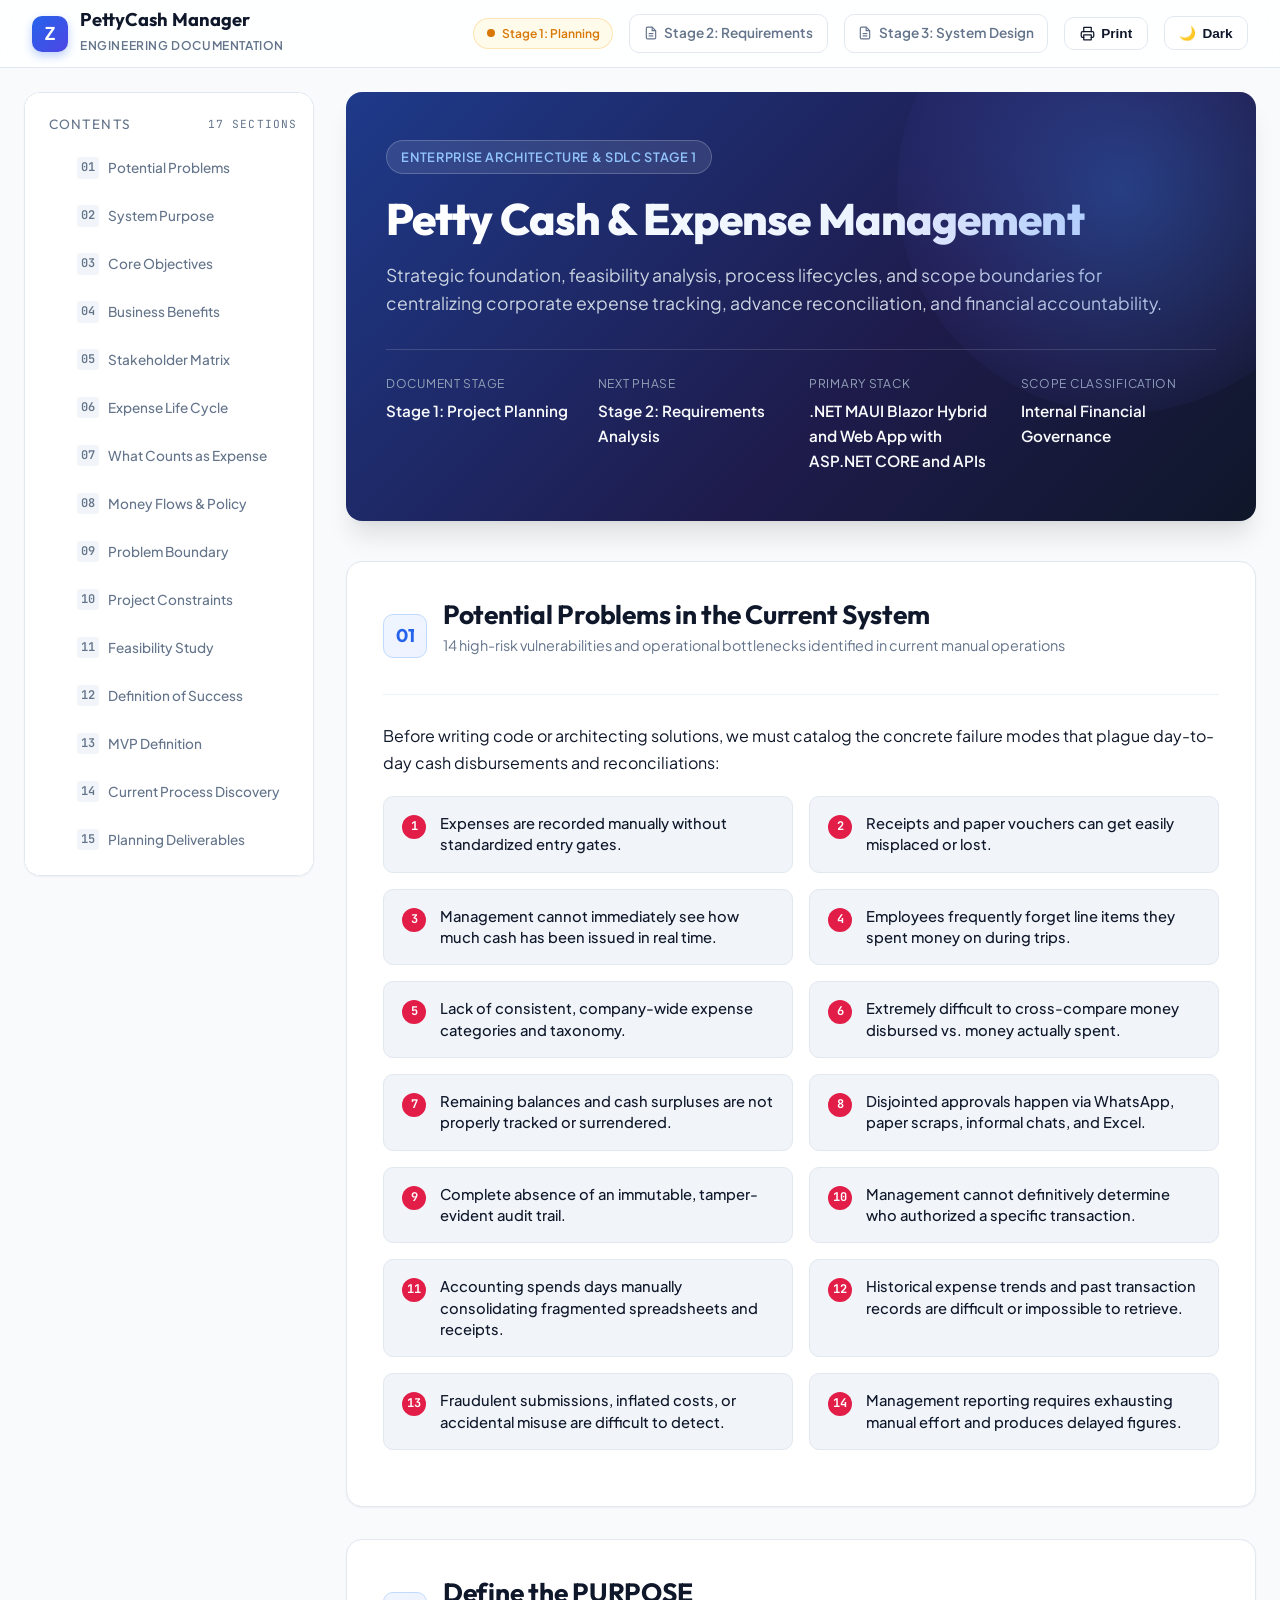
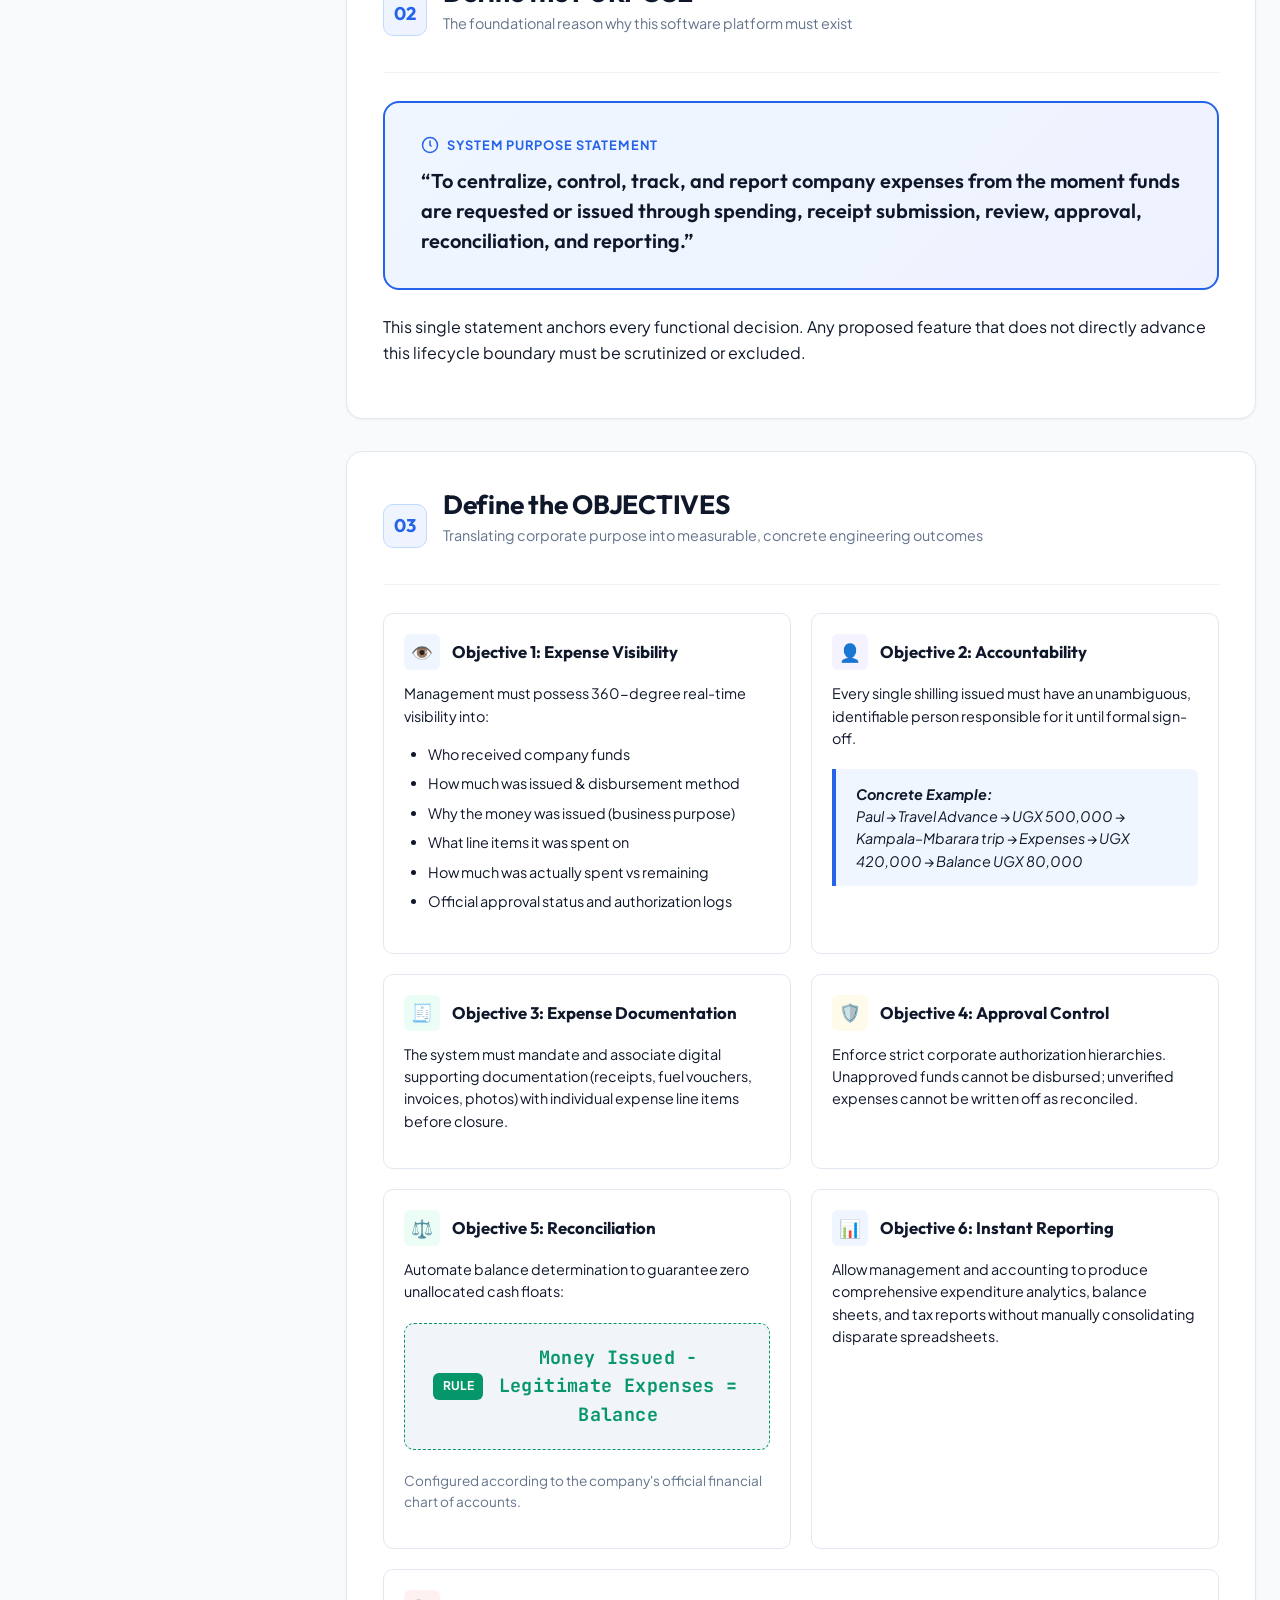
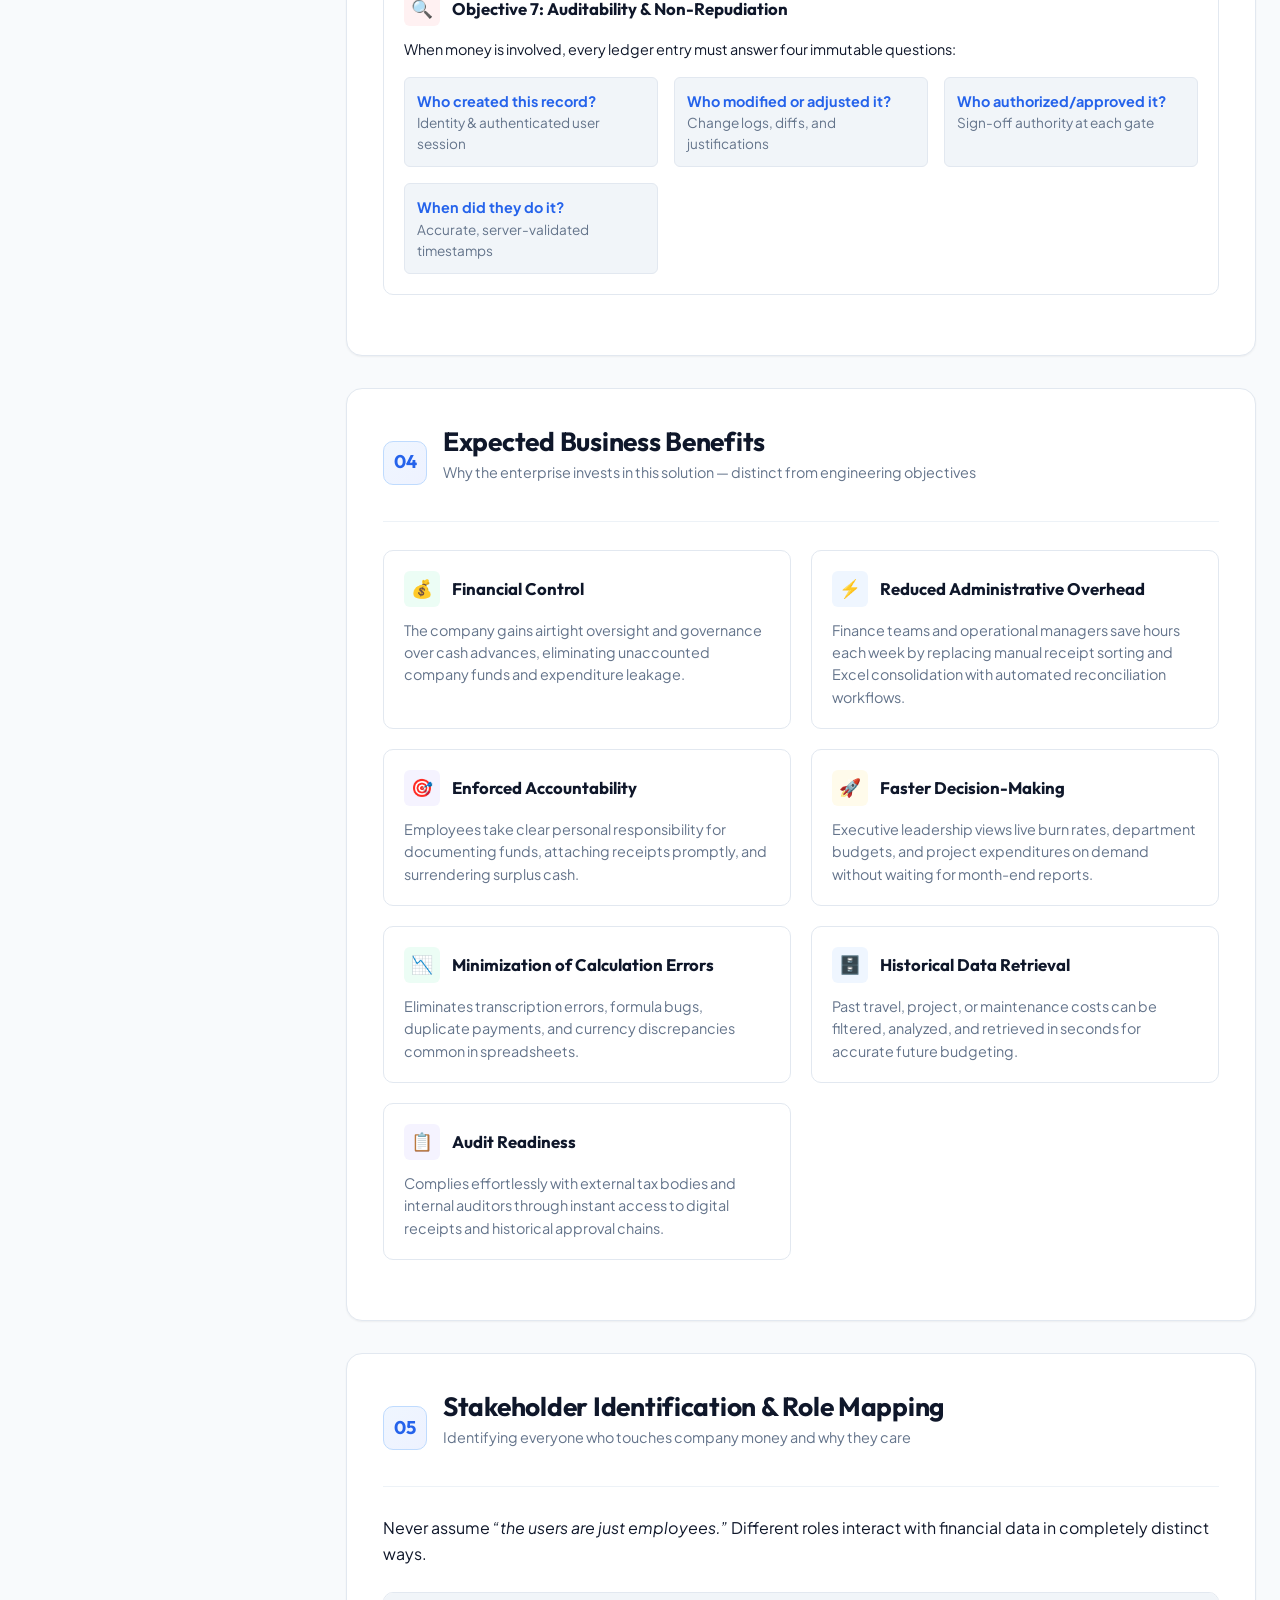
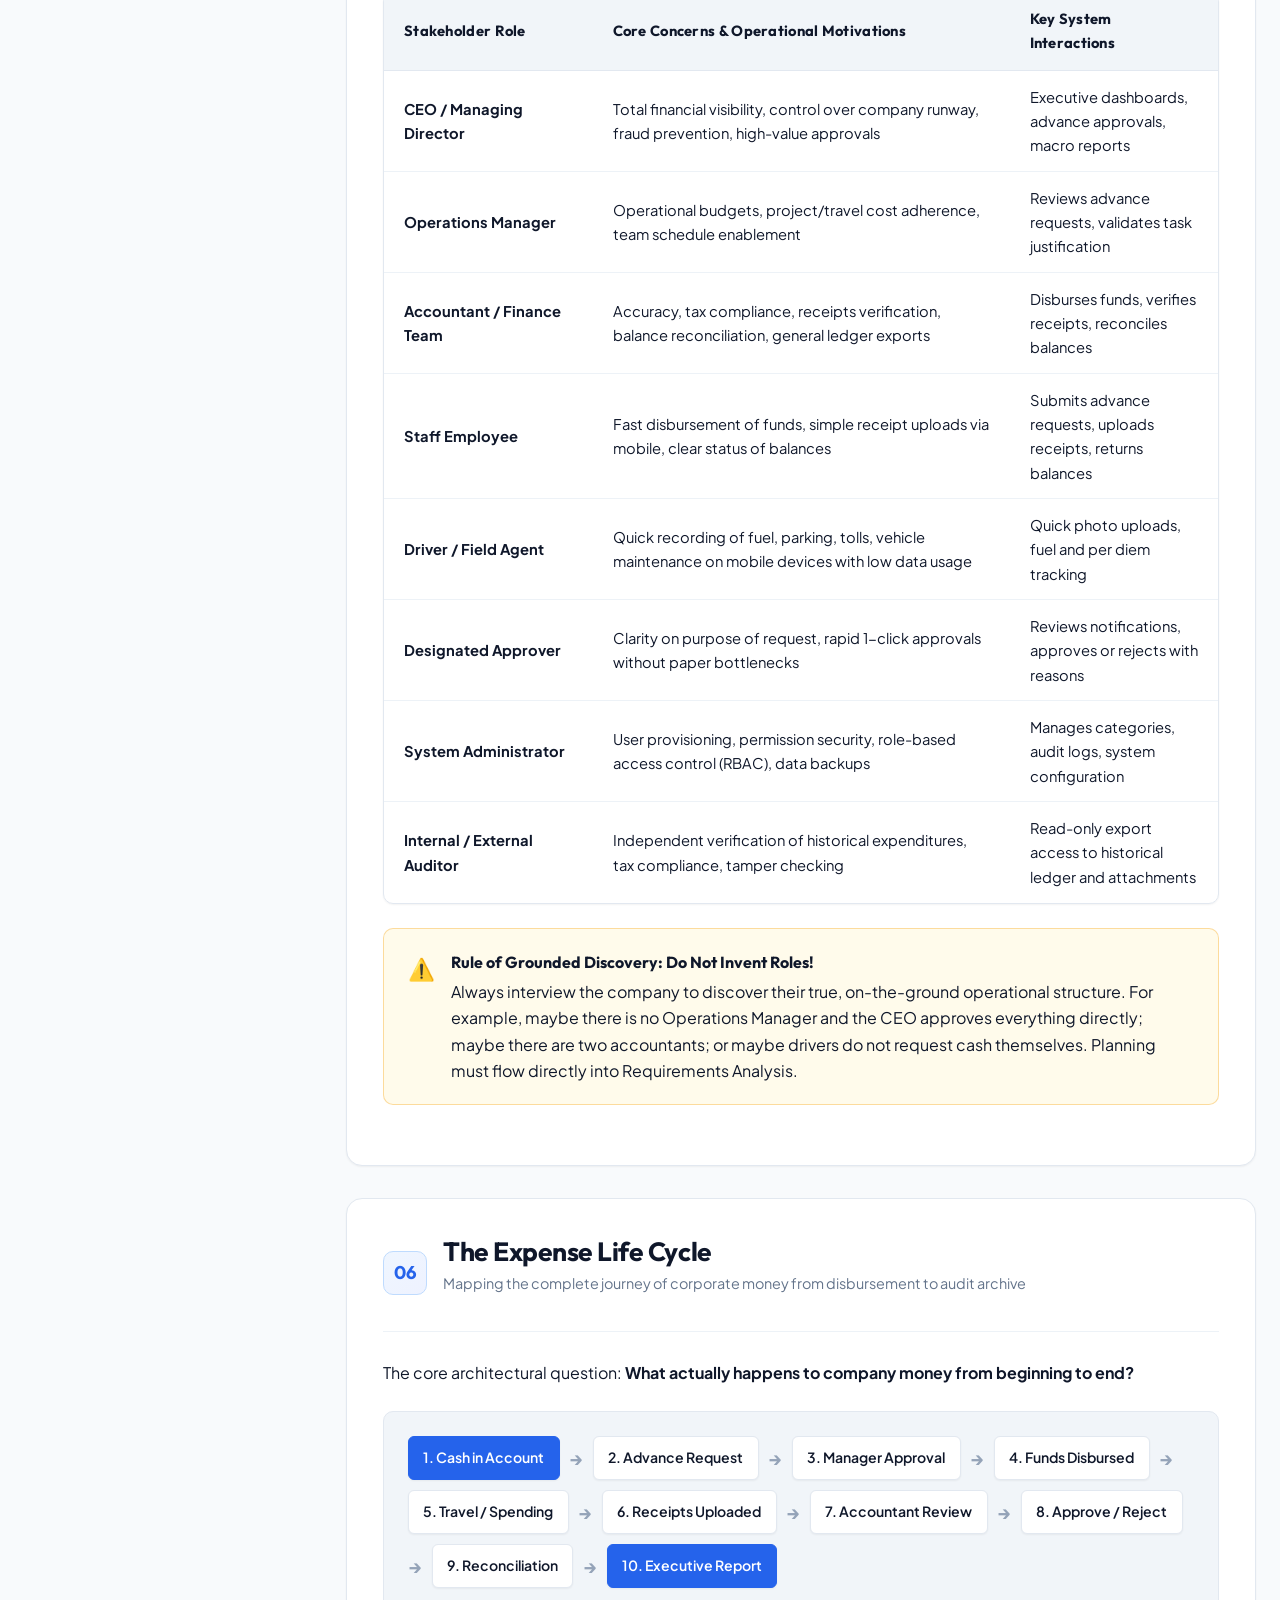
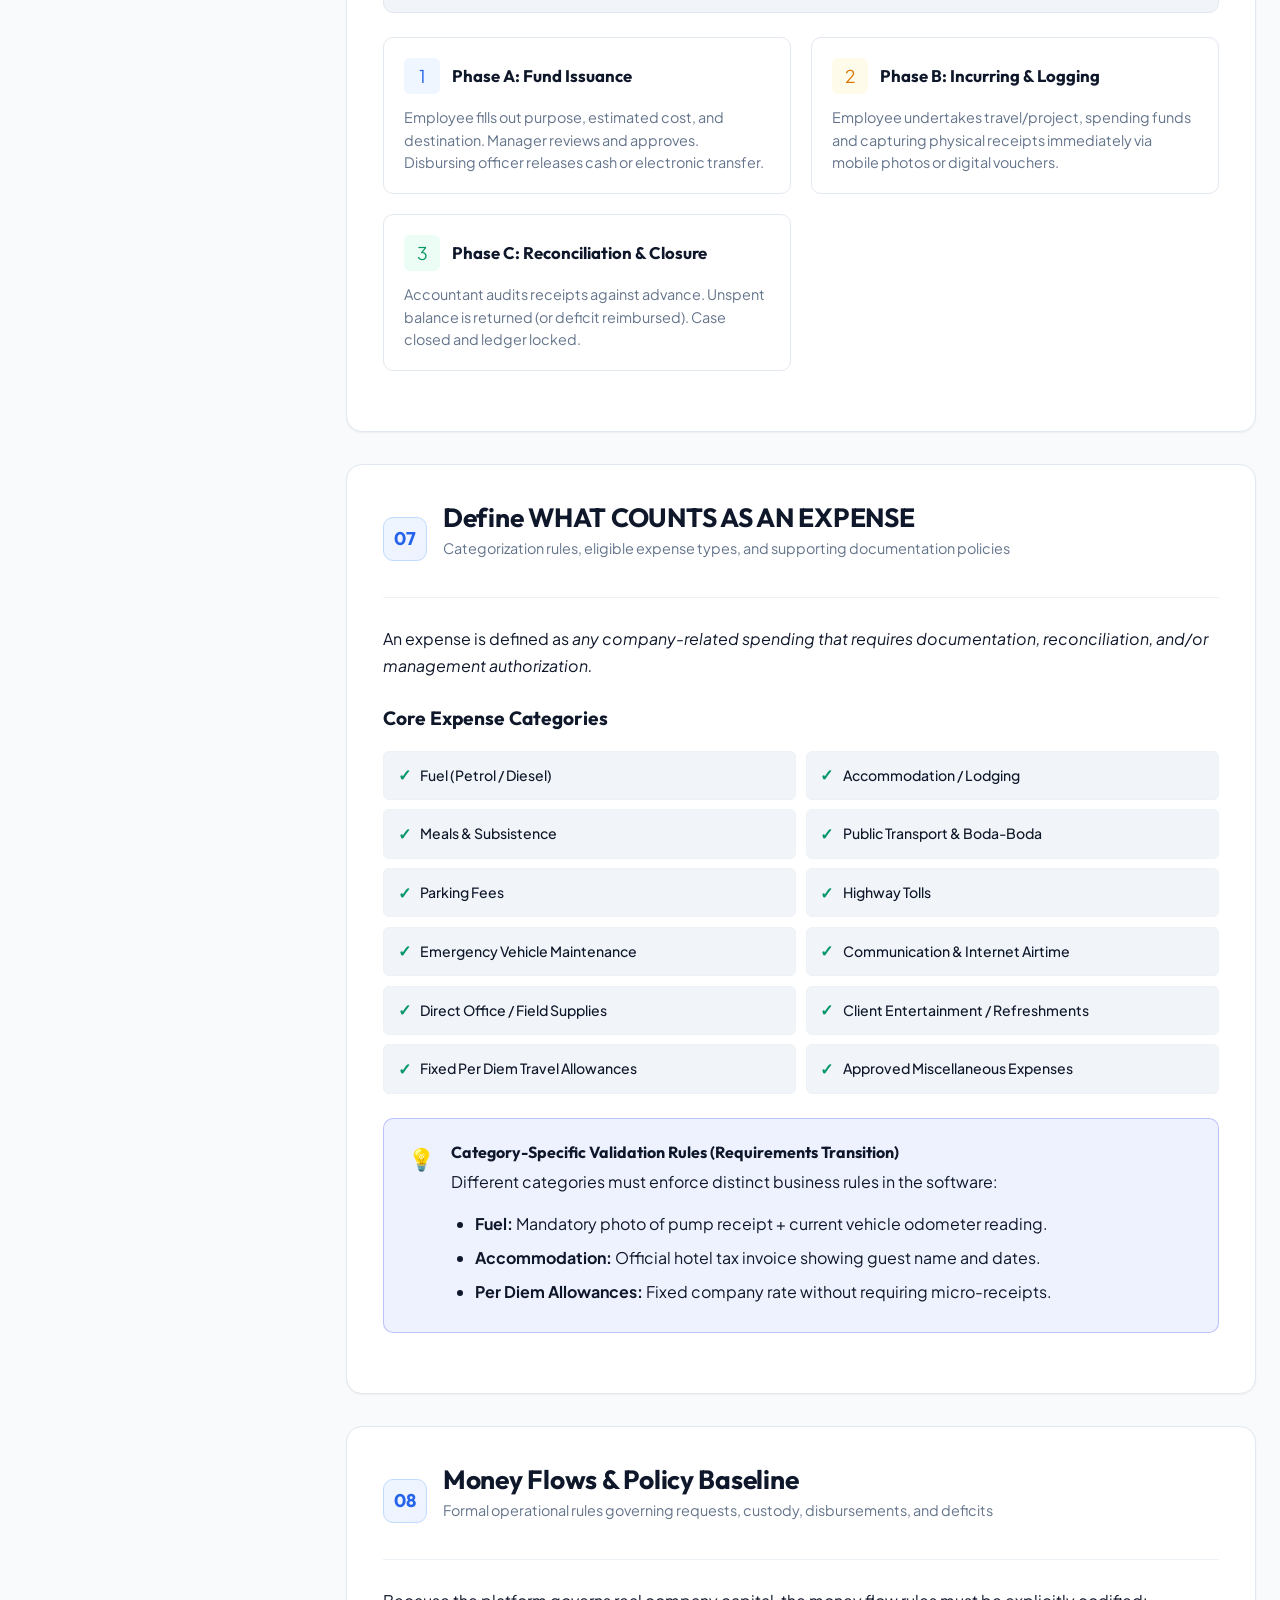
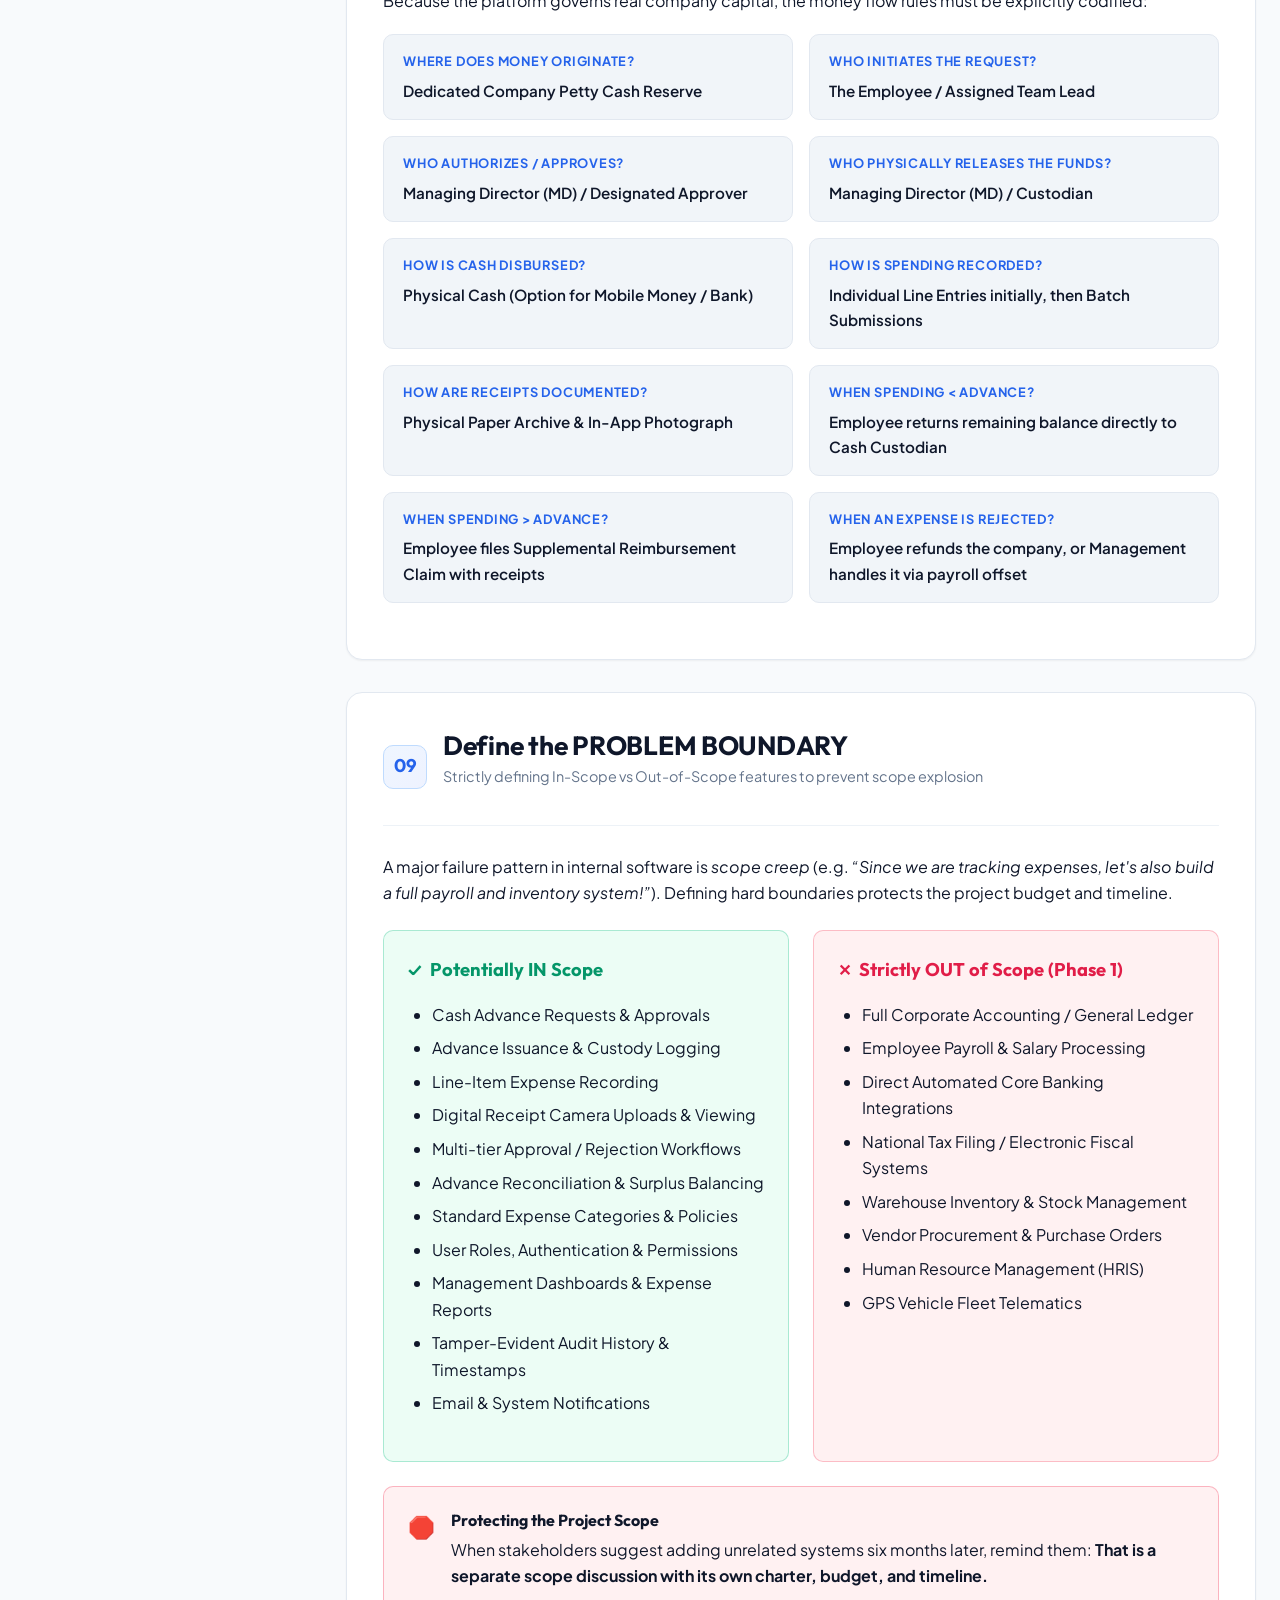
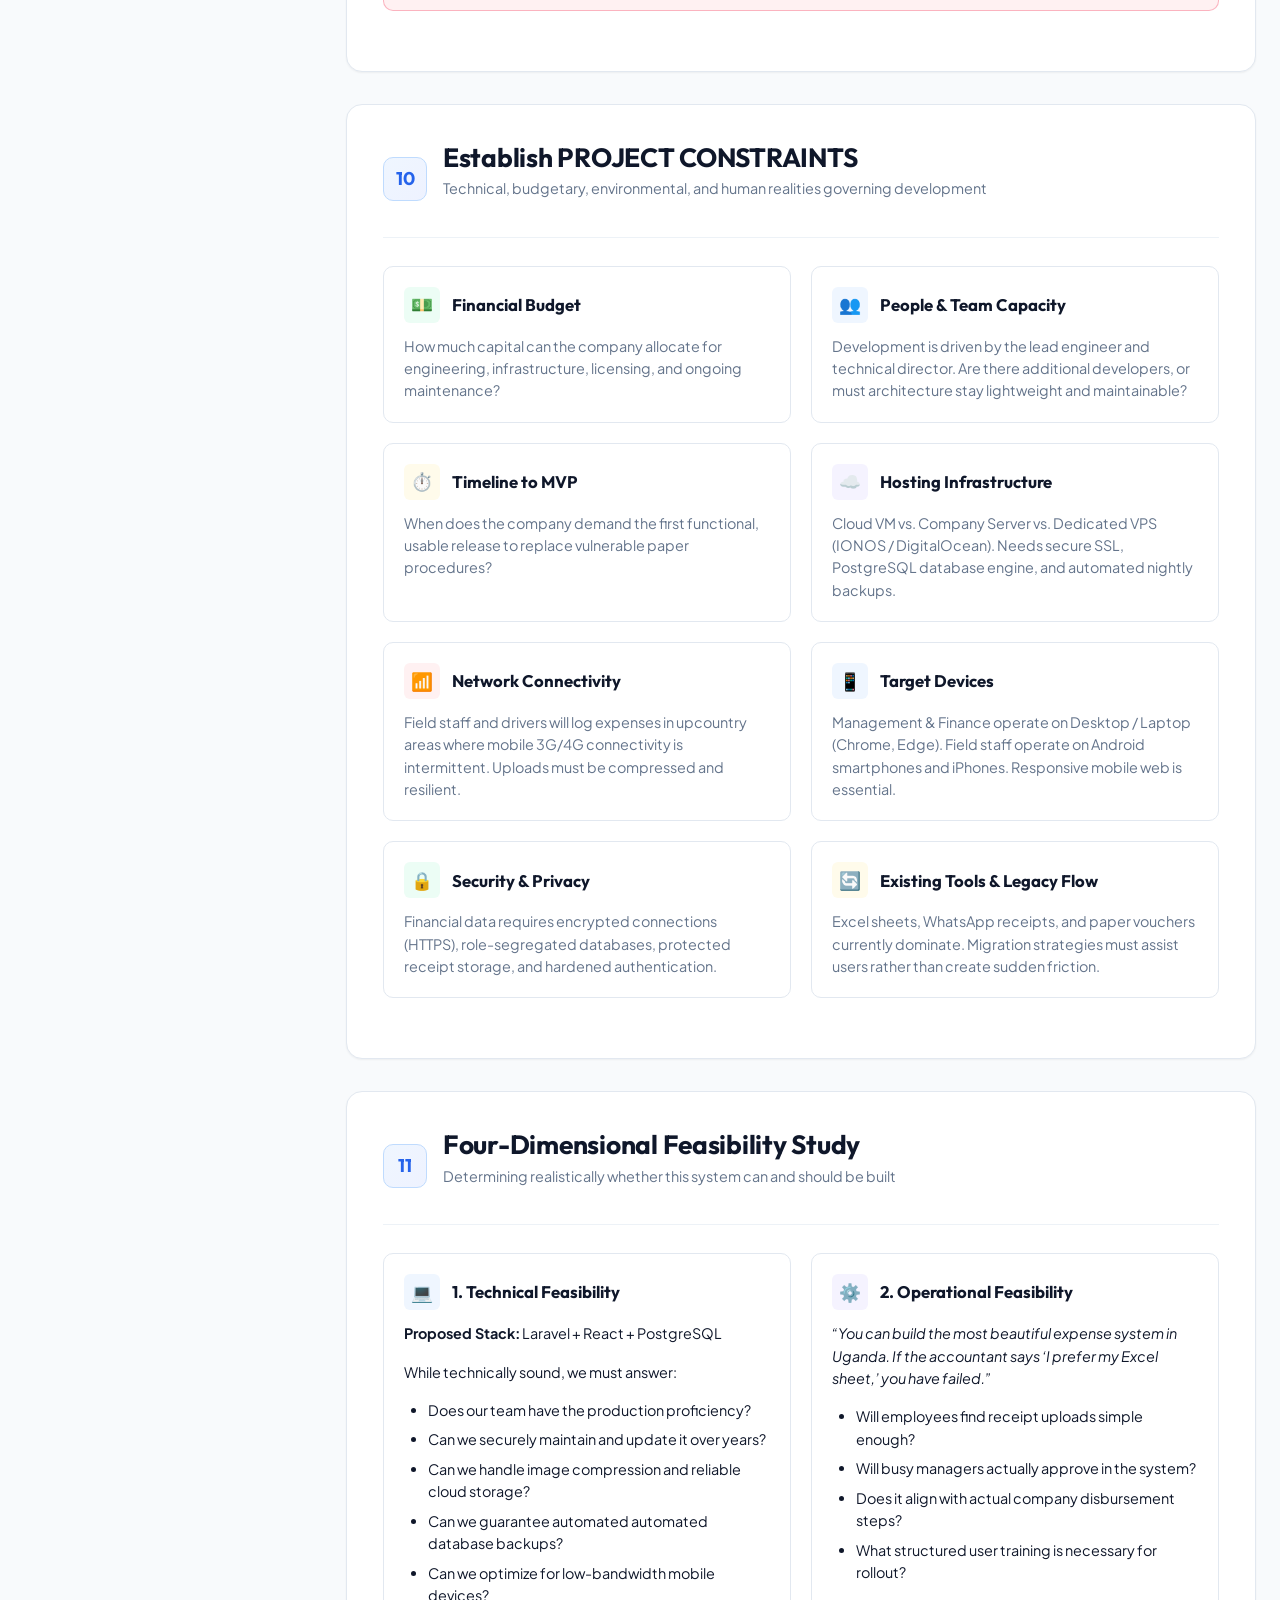
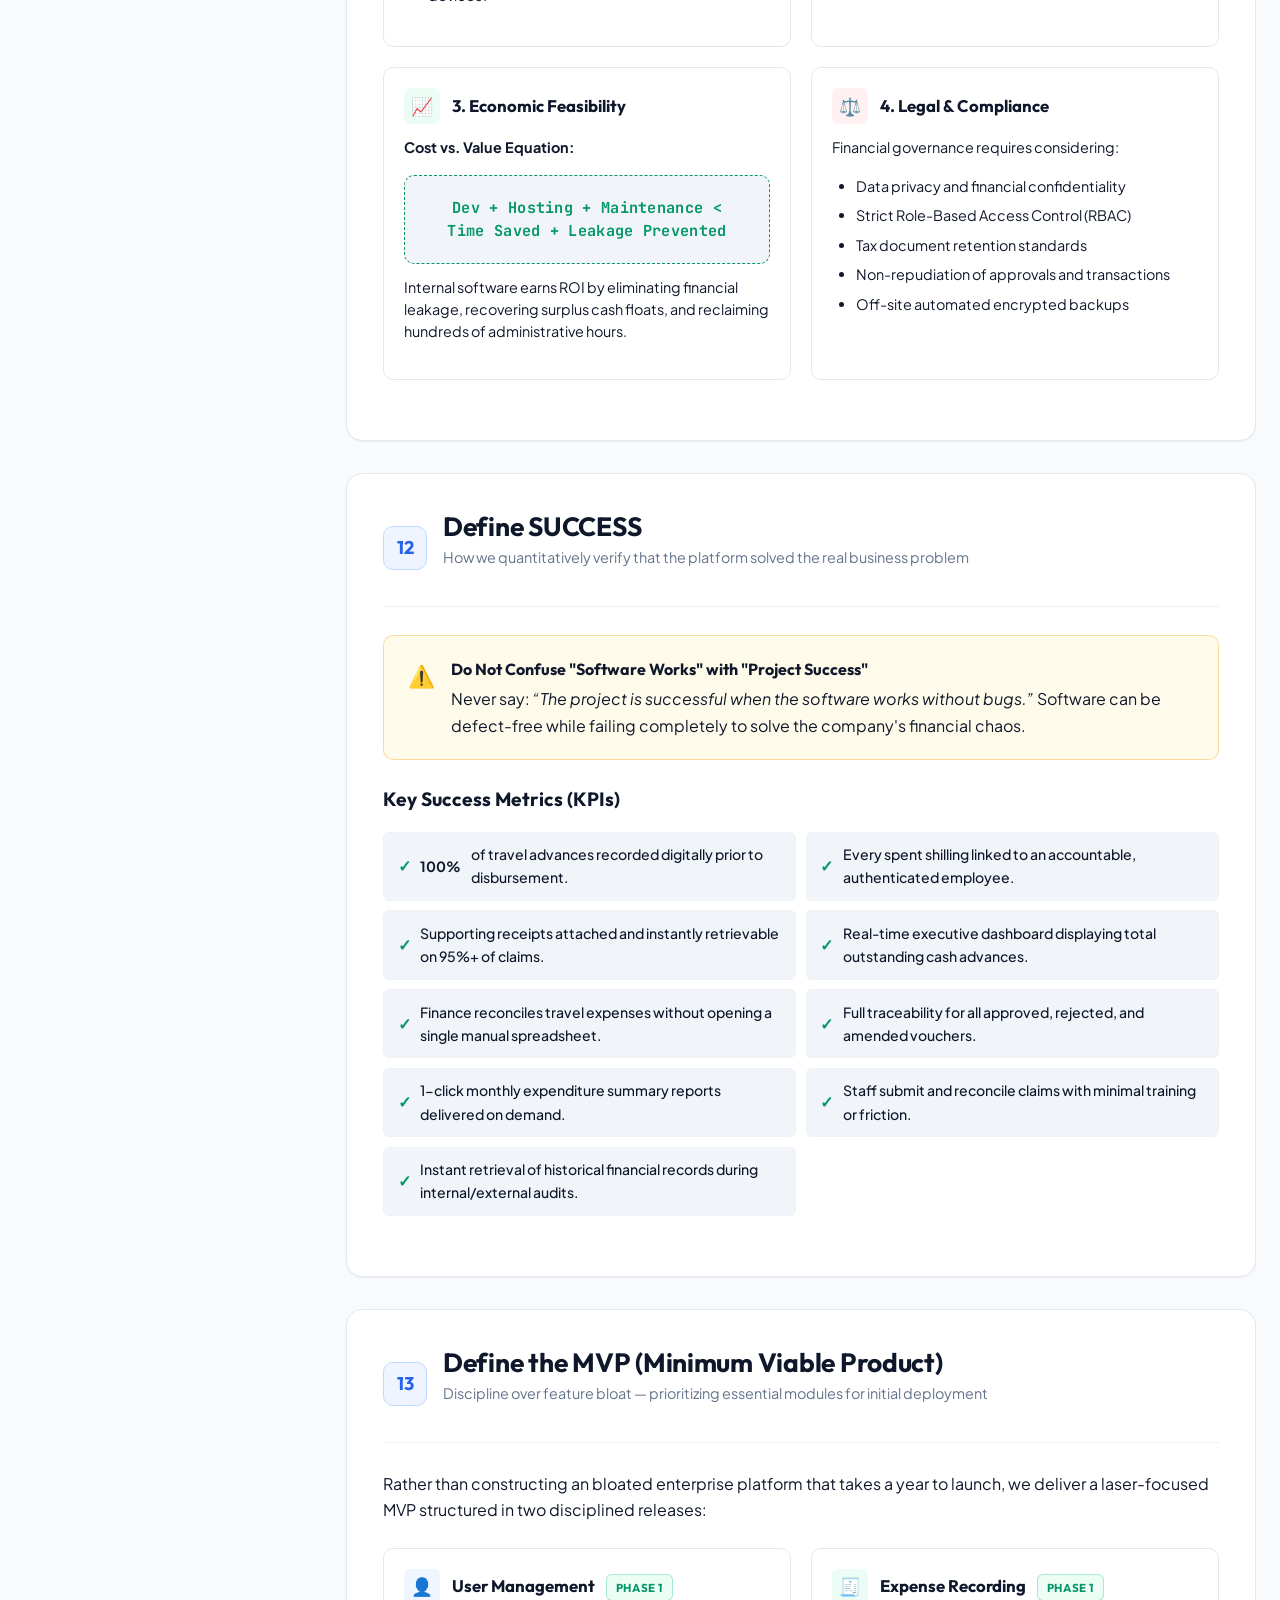
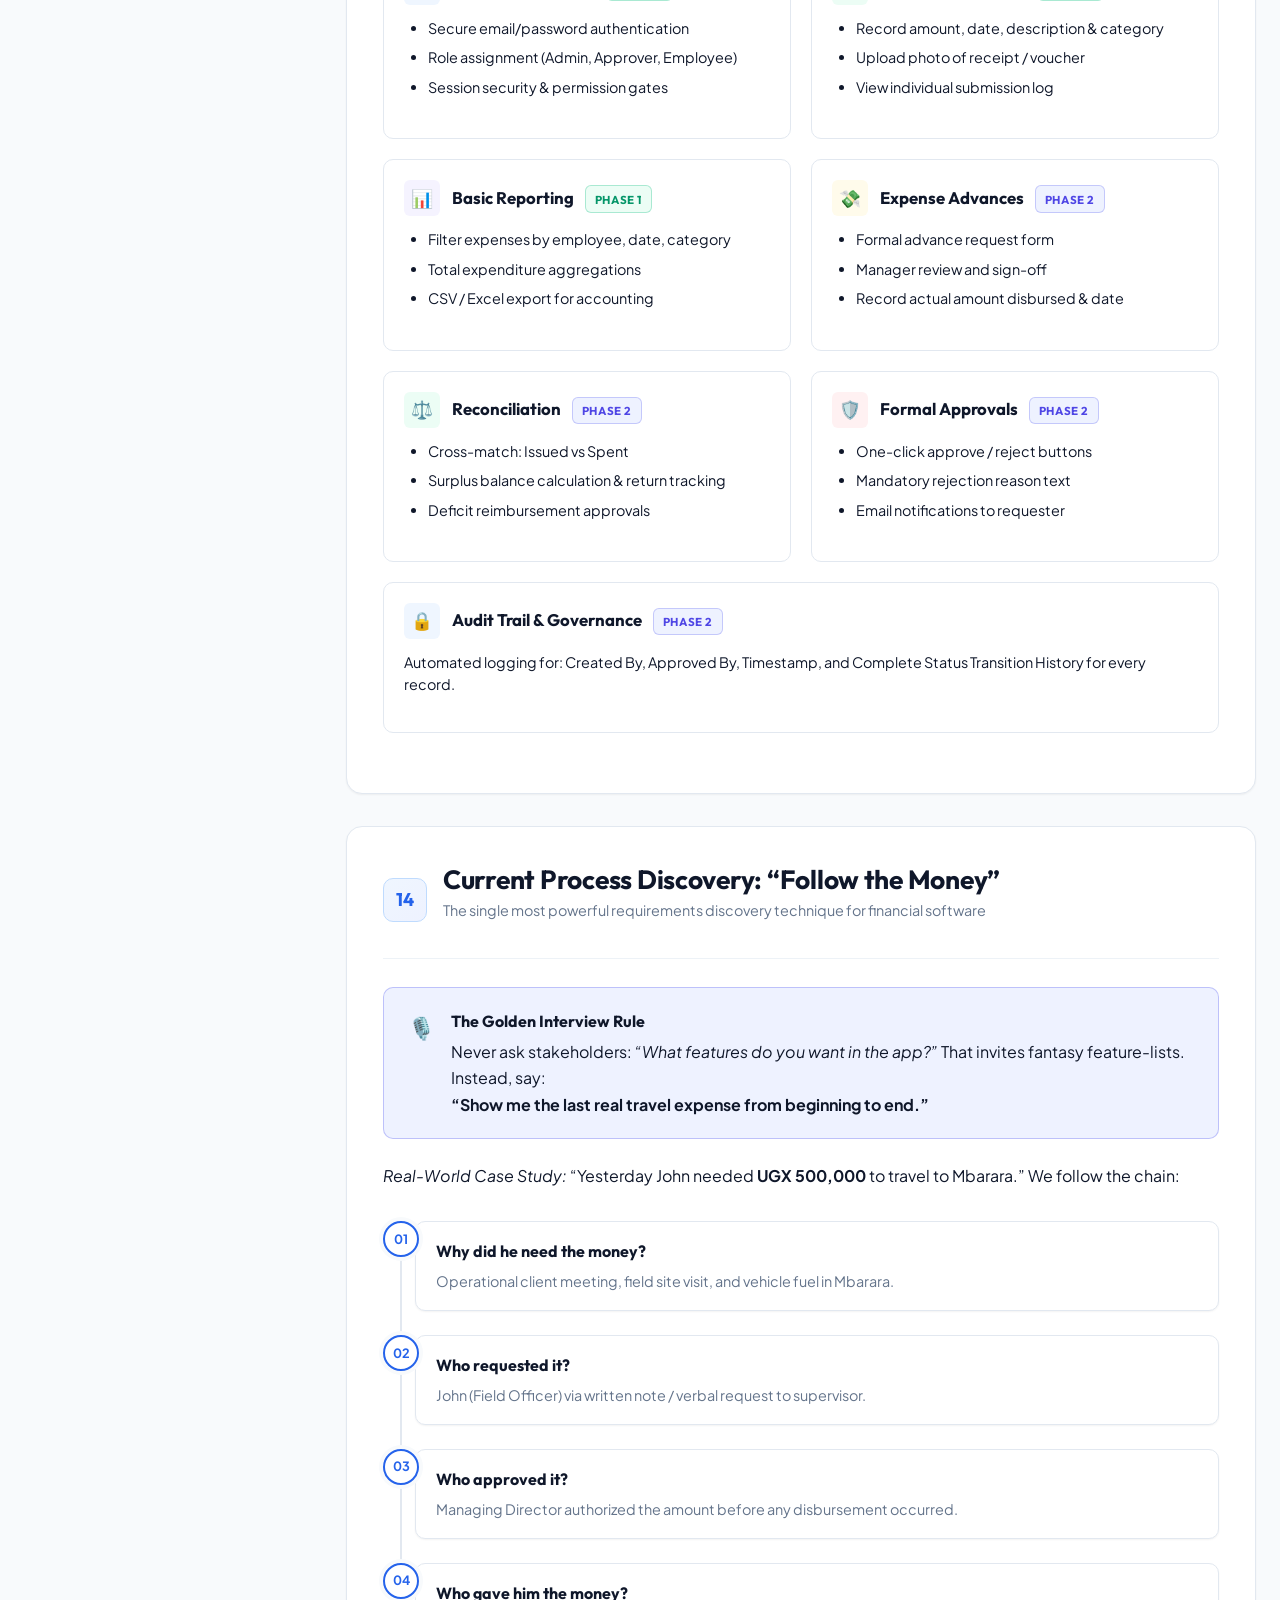
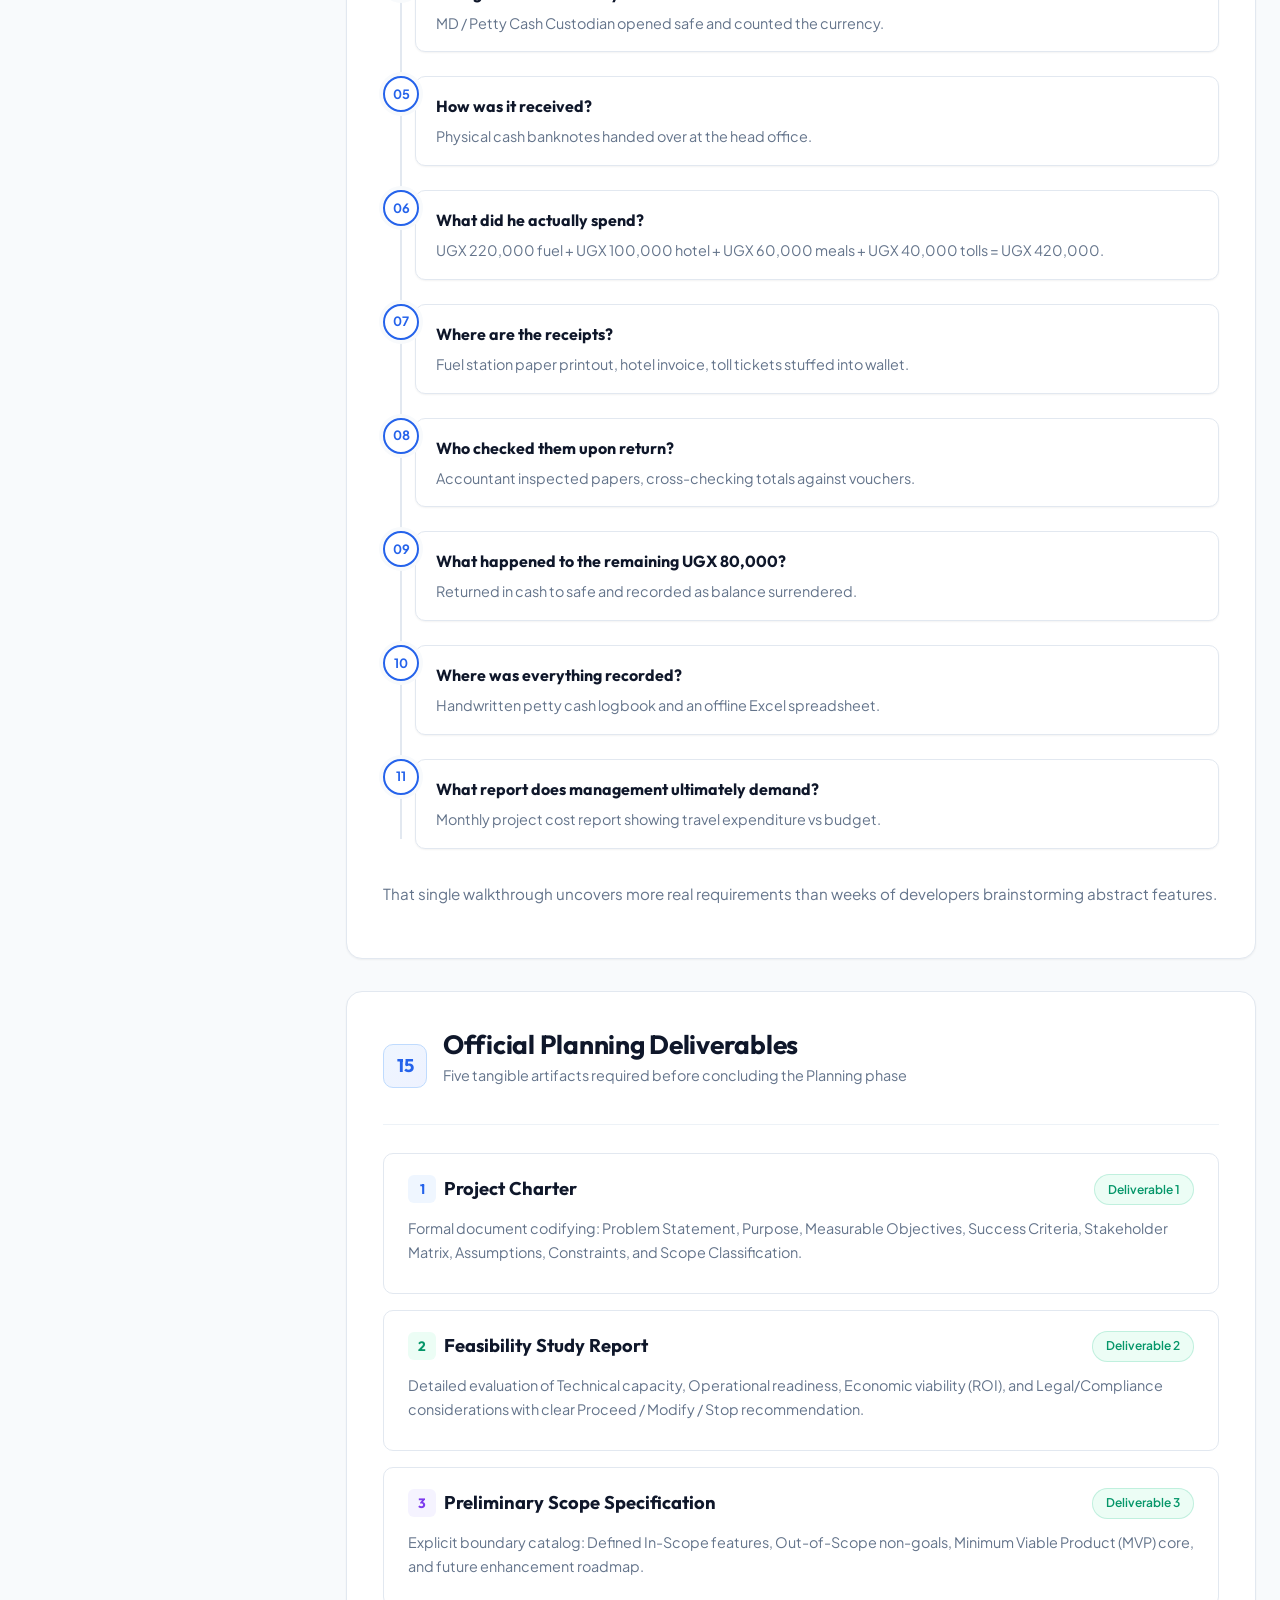
==== commit 3596252e: "Add Stage 3 System Design HTML documentation and link all 3 documentation stages" ====
--- a/Documentations/Planning/ProjectPlanning.html
+++ b/Documentations/Planning/ProjectPlanning.html
@@ -1140,9 +1140,13 @@
         <svg width="8" height="8" viewBox="0 0 8 8" fill="currentColor"><circle cx="4" cy="4" r="4"/></svg>
         Stage 1: Planning
       </span>
-      <a href="RequirementsAnalysis.html" class="nav-link-doc" title="View Stage 2 Documentation">
+      <a href="../Requirements/RequirementsAnalysis.html" class="nav-link-doc" title="View Stage 2 Documentation">
         <svg width="14" height="14" viewBox="0 0 24 24" fill="none" stroke="currentColor" stroke-width="2"><path d="M14 2H6a2 2 0 0 0-2 2v16a2 2 0 0 0 2 2h12a2 2 0 0 0 2-2V8z"></path><polyline points="14 2 14 8 20 8"></polyline><line x1="16" y1="13" x2="8" y2="13"></line><line x1="16" y1="17" x2="8" y2="17"></line></svg>
-        <span>Stage 2: Requirements &rarr;</span>
+        <span>Stage 2: Requirements</span>
+      </a>
+      <a href="../System Design/SystemDesign.html" class="nav-link-doc" title="View Stage 3 Documentation">
+        <svg width="14" height="14" viewBox="0 0 24 24" fill="none" stroke="currentColor" stroke-width="2"><path d="M14 2H6a2 2 0 0 0-2 2v16a2 2 0 0 0 2 2h12a2 2 0 0 0 2-2V8z"></path><polyline points="14 2 14 8 20 8"></polyline><line x1="16" y1="13" x2="8" y2="13"></line><line x1="16" y1="17" x2="8" y2="17"></line></svg>
+        <span>Stage 3: System Design</span>
       </a>
       <button class="btn-action" onclick="window.print()" title="Print Documentation">
         <svg width="15" height="15" viewBox="0 0 24 24" fill="none" stroke="currentColor" stroke-width="2" stroke-linecap="round" stroke-linejoin="round"><polyline points="6 9 6 2 18 2 18 9"></polyline><path d="M6 18H4a2 2 0 0 1-2-2v-5a2 2 0 0 1 2-2h16a2 2 0 0 1 2 2v5a2 2 0 0 1-2 2h-2"></path><rect x="6" y="14" width="12" height="8"></rect></svg>
